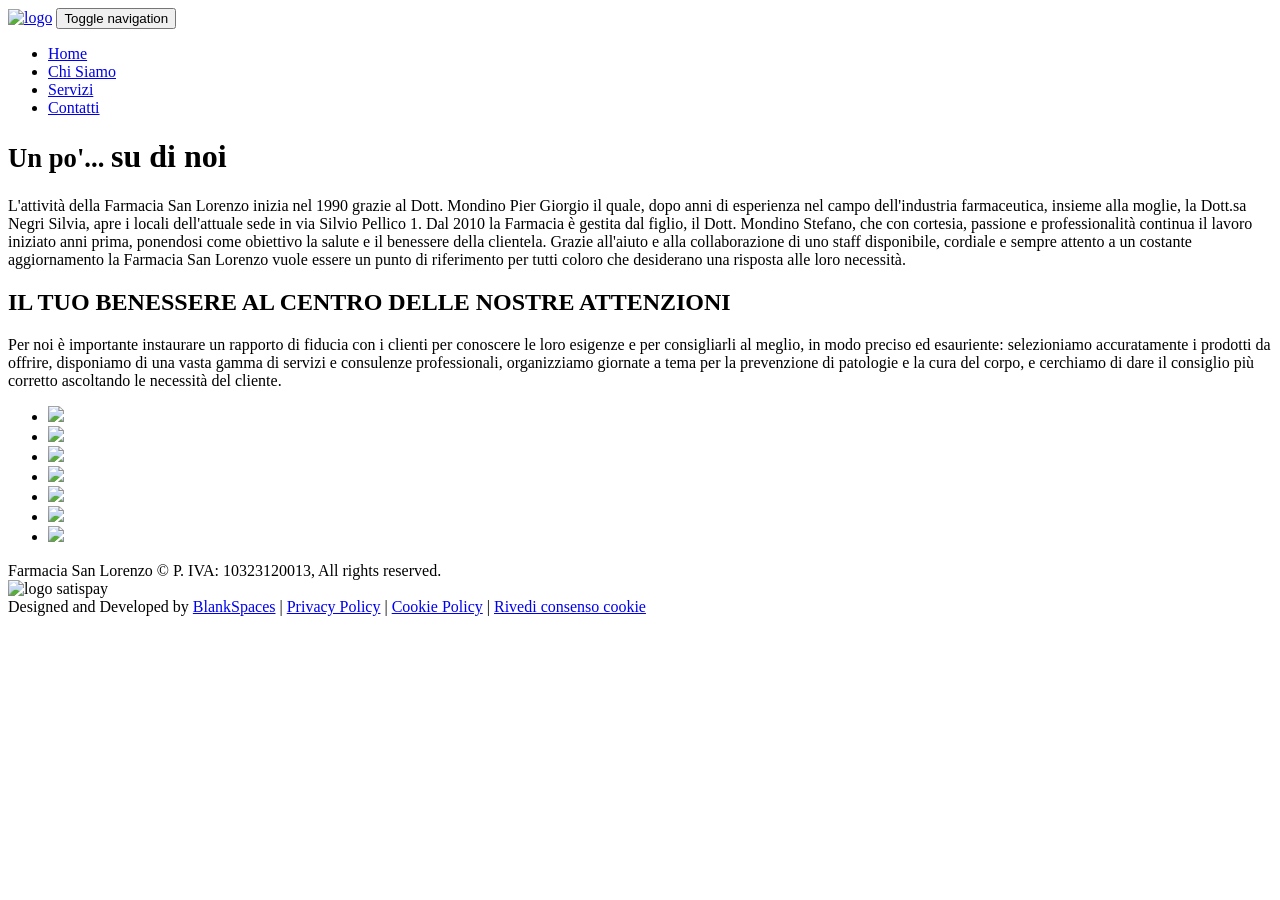
==== chi-siamo.html @ 92210f57 "Add files via upload" ====
<!DOCTYPE html>
<!--[if IE 9]>
<html class="ie9"> <![endif]-->
<!--[if !IE]><!-->
<html>
<!--<![endif]-->

<head>
    <!-- <base href="https://www.farmacianone.it/"> -->
    <link rel="apple-touch-icon" sizes="180x180" href="images/apple-touch-icon.png">
    <link rel="icon" type="image/png" href="images/favicon-32x32.png" sizes="32x32">
    <link rel="icon" type="image/png" href="images/favicon-16x16.png" sizes="16x16">
    <link rel="manifest" href="images/manifest.json">
    <link rel="mask-icon" href="images/safari-pinned-tab.svg" color="#5bbad5">
    <link rel="shortcut icon" href="images/favicon.ico">
    <meta name="msapplication-TileColor" content="#ffffff">
    <meta name="msapplication-TileImage" content="images/mstile-144x144.png">
    <meta name="msapplication-config" content="images/browserconfig.xml">
    <meta name="theme-color" content="#ffffff">
    <meta charset="utf-8">
    <title> Chi Siamo | Farmacia San Lorenzo</title>
    <!--[if IE]>
    <meta http-equiv="X-UA-Compatible" content="IE=edge"> <![endif]-->
    <meta name="viewport" content="width=device-width, initial-scale=1.0">
    <!-- Google Fonts -->
    <!-- <link href='http://fonts.googleapis.com/css?family=Lato:400,300,700,900,300italic,400italic,700italic' rel='stylesheet' type='text/css'>
    <link href='http://fonts.googleapis.com/css?family=Raleway:400,200,300,500,600,700,800,900' rel='stylesheet' type='text/css'>
    <link href='http://fonts.googleapis.com/css?family=Montserrat:400,700' rel='stylesheet' type='text/css'>
    <link href='http://fonts.googleapis.com/css?family=Open+Sans:400,300italic,400italic,600italic,700italic,600,800,300,700,800italic' rel='stylesheet' type='text/css'>
    <link href='http://fonts.googleapis.com/css?family=Shadows+Into+Light' rel='stylesheet' type='text/css'> -->
    <link rel="stylesheet" href="fonts/futura/stylesheet.css" type="text/css">
    <!-- Google Fonts -->
    <!-- <link rel="stylesheet" href="css/animate.css"> -->
    <link rel="stylesheet" href="css/bootstrap.min.css">
    <link rel="stylesheet" href="css/vspacing.min.css">
    <link rel="stylesheet" href="css/font-awesome.min.css">
    <link rel="stylesheet" href="lightslider/css/lightslider.min.css">
    <link rel="stylesheet" href="lightgallery/css/lightgallery.min.css">
    <!-- <link rel="stylesheet" href="css/simple-line-icons.css"> -->
    <link rel="stylesheet" href="css/style.css">
    <!-- <link rel="stylesheet" href="css/revslider/revslider-index10.css"> -->
    <link rel="stylesheet" id="color-scheme" href="css/colors/green.css">
    <link rel="stylesheet" href="css/custom.css">
    <!-- Modernizr -->
    <script src="js/modernizr.js"></script>
    <!--- jQuery -->
    <script src="js/jquery.min.js"></script>
    <!-- Queryloader -->
    <script src="js/queryloader2.min.js"></script>
    <script type="text/javascript">
        var _iub = _iub || [];
        _iub.csConfiguration = {
            "gdprAppliesGlobally": false,
            "countryDetection": true,
            "invalidateConsentWithoutLog": true,
            "cookiePolicyInOtherWindow": true,
            "askConsentAtCookiePolicyUpdate": true,
            "consentOnContinuedBrowsing": false,
            "perPurposeConsent": true,
            "lang": "it",
            "siteId": 2500313,
            "floatingPreferencesButtonDisplay": "bottom-right",
            "cookiePolicyId": 54361247,
            "banner": {
                "closeButtonRejects": true,
                "acceptButtonDisplay": true,
                "customizeButtonDisplay": true,
                "acceptButtonColor": "#0073CE",
                "acceptButtonCaptionColor": "white",
                "customizeButtonColor": "#212121",
                "customizeButtonCaptionColor": "white",
                "rejectButtonDisplay": true,
                "rejectButtonColor": "rgba(0, 115.1, 206.17, 0.52)",
                "rejectButtonCaptionColor": "white",
                "listPurposes": true,
                "explicitWithdrawal": true,
                "position": "bottom",
                "textColor": "white",
                "backgroundColor": "#000001"
            }
        };
    </script>
    <script type="text/javascript" src="//cdn.iubenda.com/cs/iubenda_cs.js" charset="UTF-8" async></script>
</head>

<body>
<div class="boss-loader-overlay"></div>
<!-- End .boss-loader-overlay -->

<div id="wrapper">
    <header id="header" role="banner">
        <!-- End #header-search-form -->
        <nav class="navbar navbar-white animated-dropdown btt-dropdown" role="navigation">
            <div class="navbar-inner sticky-menu">
                <div class="container">
                    <div class="navbar-header">
                        <a class="navbar-brand logo-farmacia" href="index.html" style="padding:0"><img
                                src="images/SanLorenzo_logo-01.png" class="img-responsive" alt="logo"></a>
                        <button type="button" class="navbar-toggle btn-circle pull-right collapsed"
                                data-toggle="collapse" data-target="#main-navbar-container">
                            <span class="sr-only">Toggle navigation</span>
                            <span class="icon-bar"></span>
                        </button>
                    </div>
                    <!-- End .navbar-header -->
                    <div class="collapse navbar-collapse" id="main-navbar-container">
                        <ul class="nav navbar-nav pull-right">
                            <li class="dropdown">
                                <a href="index.html">Home</a>
                            </li>
                            <li class="dropdown active-section">
                                <a href="chi-siamo.html">Chi Siamo</a>
                            </li>
                            <li class="dropdown">
                                <a href="servizi.html">Servizi</a>
                            </li>
                            <!-- <li class="dropdown">
                                <a href="news.php">News &amp; Eventi</a>
                            </li> -->
                            <li class="dropdown">
                                <a href="contatti.html">Contatti</a>
                            </li>
                        </ul>
                    </div>

                    <!-- /.navbar-collapse -->
                </div>
                <!-- /.container -->
            </div>
            <!-- End .navbar-inner -->
        </nav>
    </header>
    <!-- End #header -->
    <!-- End .page-header -->
    <div class="banner"></div>
    <!-- Page Content -->
    <div class="container">
        <div class="row">
            <div class="col-xs-12 text-center">
                <h1 class="mt30 mb60"><small>Un po'... </small>su di noi</h1>
                </h1>
            </div>
        </div>
    </div>
    <div class="fraseadeffetto2">
        <div class="container">
            <div class="row">
                <div class="col-xs-12 text-justify mb60">
                    <p>
                        L'attività della Farmacia San Lorenzo inizia nel 1990 grazie al Dott. Mondino Pier Giorgio il
                        quale, dopo anni di esperienza nel campo dell'industria farmaceutica, insieme alla moglie, la
                        Dott.sa Negri Silvia, apre i locali dell'attuale sede in via Silvio Pellico 1.
                        Dal 2010 la Farmacia è gestita dal figlio, il Dott. Mondino Stefano, che con cortesia, passione
                        e professionalità
                        continua il lavoro iniziato anni prima, ponendosi come obiettivo la salute e il benessere della
                        clientela. Grazie all'aiuto e alla collaborazione di uno staff disponibile, cordiale e sempre
                        attento a un costante aggiornamento la Farmacia San Lorenzo
                        vuole essere un punto di riferimento per tutti coloro che desiderano una risposta alle loro
                        necessità.
                    </p>
                </div>
            </div>
        </div>
    </div>
    <div class="fraseadeffetto3">
        <div class="container">
            <div class="row">
                <div class="col-xs-12">
                    <h2 class="text-center mb40 mt40">
                        IL TUO BENESSERE AL CENTRO DELLE NOSTRE ATTENZIONI
                    </h2>
                </div>
            </div>
        </div>
    </div>
    <div class="fraseadeffetto">
        <div class="container">
            <div class="row">
                <div class="col-xs-12">
                    <p>
                        Per noi è importante instaurare un rapporto di fiducia con i clienti per conoscere le loro
                        esigenze e per consigliarli al meglio, in modo preciso ed esauriente: selezioniamo accuratamente
                        i prodotti da offrire, disponiamo di una vasta gamma di servizi e consulenze
                        professionali, organizziamo giornate a tema per la prevenzione di patologie e la cura del corpo,
                        e cerchiamo di dare il consiglio più corretto ascoltando le necessità del cliente.
                    </p>
                </div>
            </div>
        </div>
    </div>
</div>
<div id="gallery-wrapper">
    <ul id="gallery">
        <li data-src="images/slider/gallery.jpg" data-thumb="images/slider/gallery.jpg">
            <img src="images/slider/gallery-small.jpg">
        </li>
        <li data-src="images/slider/gallery1.jpg" data-thumb="images/slider/gallery1.jpg">
            <img src="images/slider/gallery1-small.jpg">
        </li>
        <li data-src="images/slider/gallery2.jpg" data-thumb="images/slider/gallery2.jpg">
            <img src="images/slider/gallery2-small.jpg">
        </li>
        <li data-src="images/slider/gallery3.jpg" data-thumb="images/slider/gallery3.jpg">
            <img src="images/slider/gallery3-small.jpg">
        </li>
        <li data-src="images/slider/gallery4.jpg" data-thumb="images/slider/gallery4.jpg">
            <img src="images/slider/gallery4-small.jpg">
        </li>
        <li data-src="images/slider/gallery5.jpg" data-thumb="images/slider/gallery5.jpg">
            <img src="images/slider/gallery5-small.jpg">
        </li>
        <li data-src="images/slider/gallery6.jpg" data-thumb="images/slider/gallery6.jpg">
            <img src="images/slider/gallery6-small.jpg">
        </li>
    </ul>
</div>
<!-- /.container -->
<!-- <div class="mb80"></div> -->
</div>
<!-- End #wrapper -->

<footer>
    <div id="footer-bottom">
        <div class="container">
            <div class="row">
                <div class="col-xs-12">
                    <p class="copyright">Farmacia San Lorenzo &copy; P. IVA: 10323120013, All rights reserved.
                        <br>
                        <img width="110px" src="images/satispay.png" alt="logo satispay">
                        <br> Designed and Developed by <a href="http://www.blankspaces.it">BlankSpaces</a>
                        | <a href="privacy-policy.html">Privacy Policy</a>
                        |
                        <a href="cookie-policy.html">Cookie Policy</a>
                        |
                        <a href="#" class="iubenda-cs-preferences-link">Rivedi consenso cookie</a>
                    </p>
                </div>
                <!-- End .col-xs-12 -->
            </div>
            <!-- End .row -->
        </div>
        <!-- End .container -->
    </div>
    <!-- End #footer-bottom -->
</footer>
<a href="#top" id="scroll-top" class="white" title="Back to Top"><i class="fa fa-long-arrow-up"></i></a>
<a class="whatsapp" href="https://wa.me/393472305010" title="Whataspp chat" target="_blank" rel="noopener nofollow"><i
        class="fa fa-whatsapp"></i></a>
<!-- END -->
<!-- Google map javascript api v3 -->
<!-- Smoothscroll -->
<!-- <script src="js/smoothscroll.js"></script> -->
<script src="js/bootstrap.min.js"></script>
<!-- <script src="js/jquery.hoverIntent.min.js"></script> -->
<!-- <script src="js/jquery.nicescroll.min.js"></script> -->
<!-- <script src="js/waypoints.min.js"></script> -->
<!-- <script src="js/waypoints-sticky.min.js"></script> -->
<!-- <script src="js/jquery.debouncedresize.js"></script> -->
<!-- <script src="js/retina.min.js"></script> -->
<!-- <script src="js/owl.carousel.min.js"></script> -->
<!-- <script src="js/jflickrfeed.min.js"></script> -->
<!-- <script src="js/twitter/jquery.tweet.min.js"></script> -->
<!-- <script src="js/skrollr.min.js"></script> -->
<!-- <script src="js/jquery.countTo.js"></script> -->
<!-- <script src="js/isotope.pkgd.min.js"></script> -->
<!-- <script src="js/jquery.themepunch.tools.min.js"></script> -->
<!-- <script src="js/jquery.themepunch.revolution.min.js"></script> -->
<!-- <script src="js/wow.min.js"></script> -->
<!-- <script src="js/jquery.validate.min.js"></script> -->
<script src="js/contact.js"></script>
<script src="lightslider/js/lightslider.min.js"></script>
<script src="lightgallery/js/lightgallery.min.js"></script>
<script src="js/main.js"></script>
<script type="text/javascript">
    $(document).ready(function () {
        setTimeout(function () {
            $('#gallery').lightSlider({
                pager: false,
                prevHtml: '<i class="fa fa-3x fa-chevron-left" aria-hidden="true"></i>',
                nextHtml: '<i class="fa fa-3x fa-chevron-right" aria-hidden="true"></i>',
                autoWidth: true,
                onSliderLoad: function (el) {
                    $('#gallery').removeClass('cS-hidden');
                    el.lightGallery({
                        selector: '#gallery .lslide'
                    });
                }
            });
        }, 2000);
    });
</script>
</body>

</html>
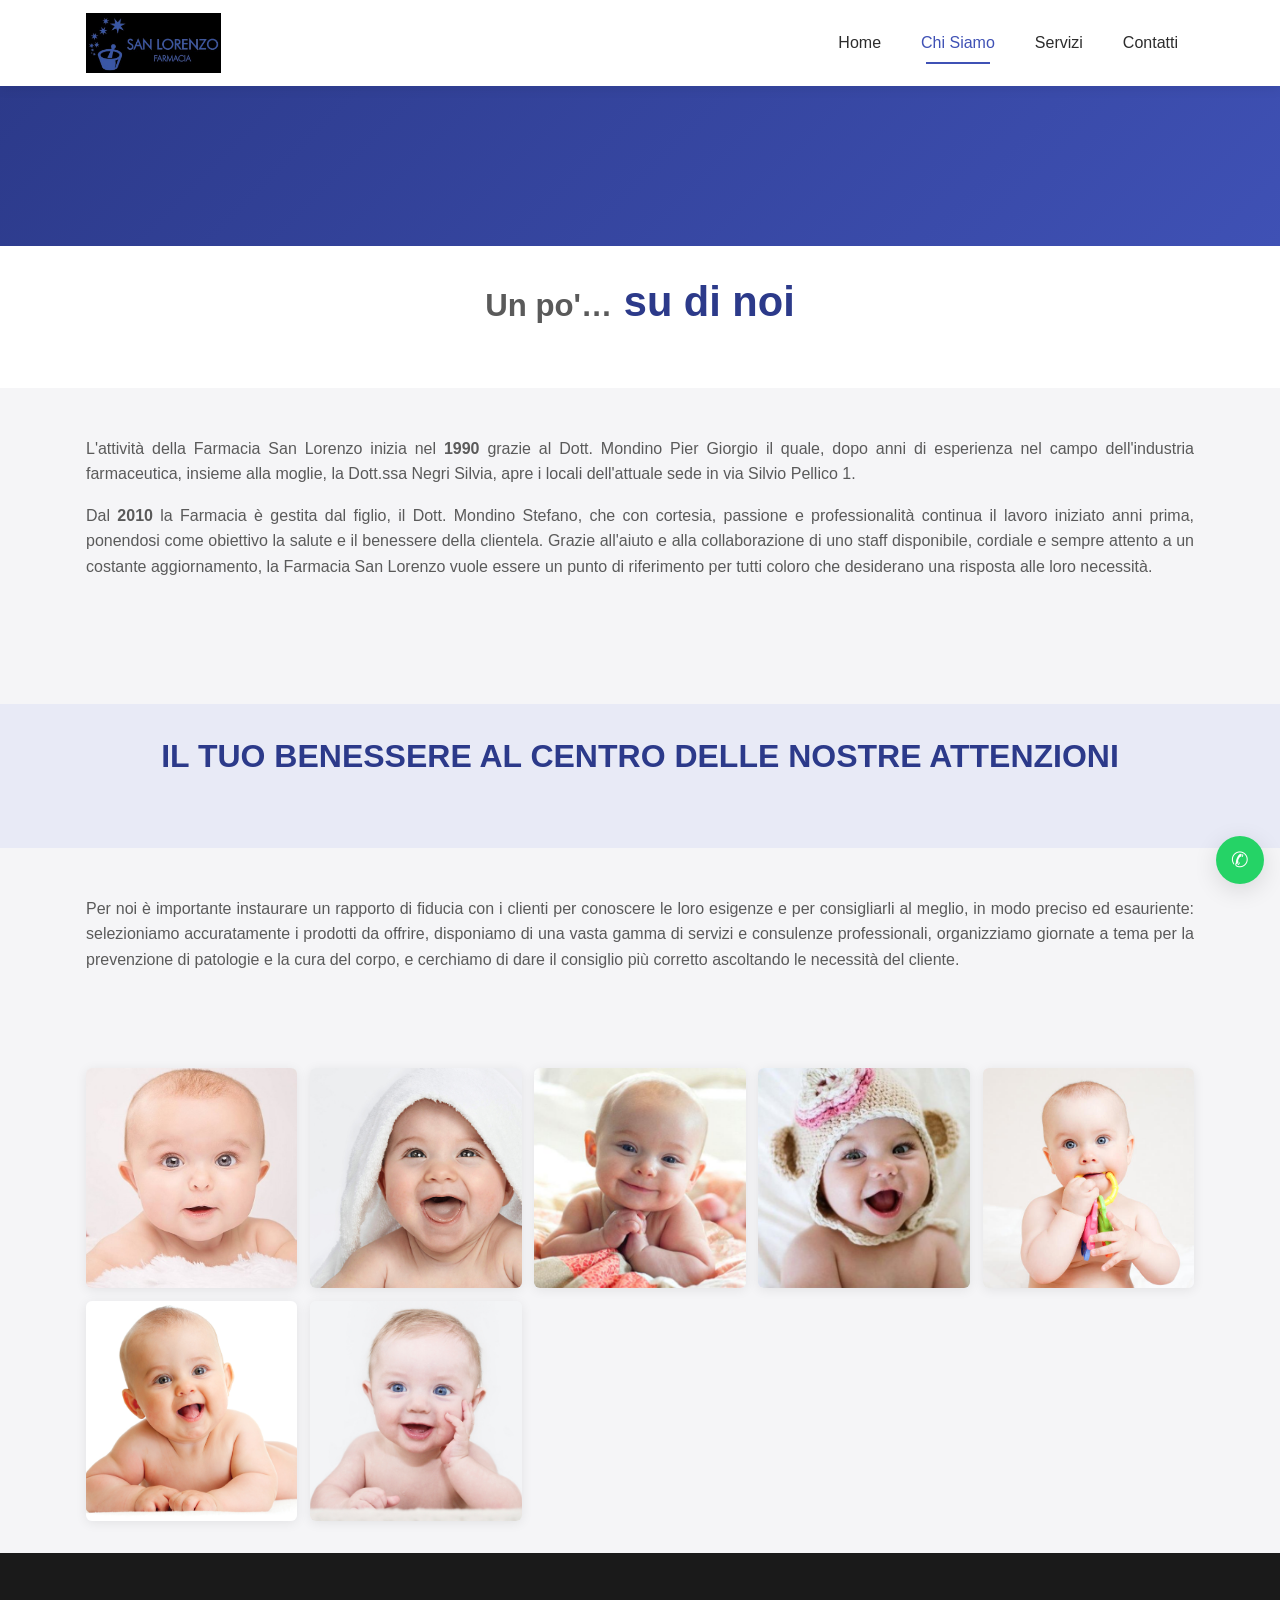
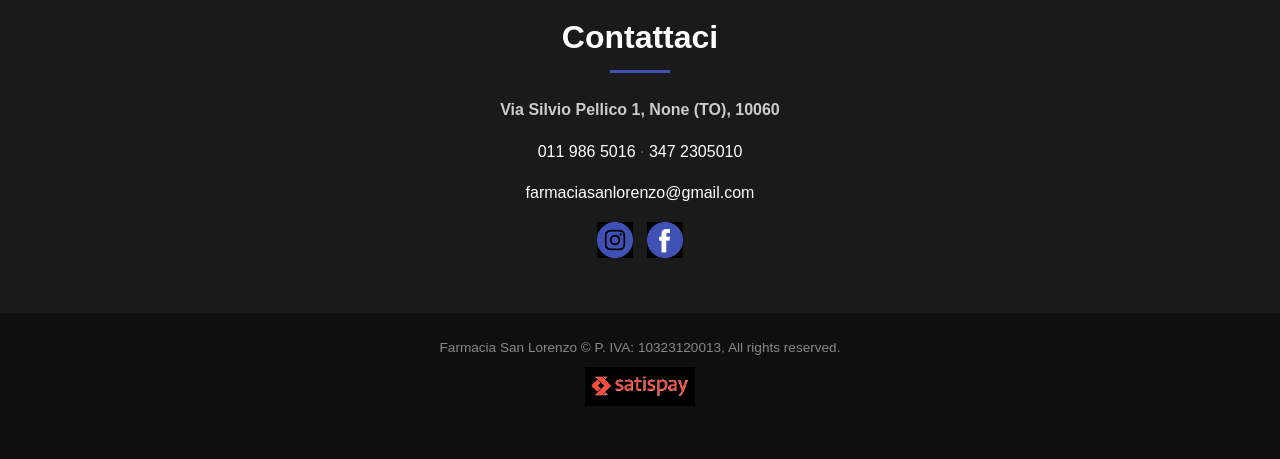
==== commit 79e1bd27: "Add files via upload" ====
--- a/chi-siamo.html
+++ b/chi-siamo.html
@@ -1,294 +1,97 @@
 <!DOCTYPE html>
-<!--[if IE 9]>
-<html class="ie9"> <![endif]-->
-<!--[if !IE]><!-->
-<html>
-<!--<![endif]-->
+<html lang="it">
+<head>
+<meta charset="utf-8">
+<meta name="viewport" content="width=device-width, initial-scale=1.0">
+<title>Chi Siamo | Farmacia San Lorenzo</title>
+<meta name="description" content="La storia della Farmacia San Lorenzo a None (TO), dal 1990 al servizio del benessere dei clienti.">
+<meta name="theme-color" content="#3F51B5">
+<link rel="stylesheet" href="style.css">
+</head>
+<body>
+<header>
+  <nav class="navbar-inner">
+    <div class="container">
+      <a class="navbar-brand" href="index.html"><img src="[data-uri]" alt="Farmacia San Lorenzo"></a>
+      <button class="navbar-toggle" aria-label="Menu"><span class="icon-bar"></span></button>
+      <div class="navbar-collapse">
+        <ul class="navbar-nav">
+          <li class=""><a href="index.html">Home</a></li>
+          <li class="active-section"><a href="chi-siamo.html">Chi Siamo</a></li>
+          <li class=""><a href="servizi.html">Servizi</a></li>
+          <li class=""><a href="contatti.html">Contatti</a></li>
+        </ul>
+      </div>
+    </div>
+  </nav>
+</header>
+<div class="banner"></div>
+<div class="container">
+  <div class="row">
+    <div class="col-sm-12 text-center">
+      <h1 class="mt30 mb60"><small>Un po'…</small> su di noi</h1>
+    </div>
+  </div>
+</div>
 
-<head>
-    <!-- <base href="https://www.farmacianone.it/"> -->
-    <link rel="apple-touch-icon" sizes="180x180" href="images/apple-touch-icon.png">
-    <link rel="icon" type="image/png" href="images/favicon-32x32.png" sizes="32x32">
-    <link rel="icon" type="image/png" href="images/favicon-16x16.png" sizes="16x16">
-    <link rel="manifest" href="images/manifest.json">
-    <link rel="mask-icon" href="images/safari-pinned-tab.svg" color="#5bbad5">
-    <link rel="shortcut icon" href="images/favicon.ico">
-    <meta name="msapplication-TileColor" content="#ffffff">
-    <meta name="msapplication-TileImage" content="images/mstile-144x144.png">
-    <meta name="msapplication-config" content="images/browserconfig.xml">
-    <meta name="theme-color" content="#ffffff">
-    <meta charset="utf-8">
-    <title> Chi Siamo | Farmacia San Lorenzo</title>
-    <!--[if IE]>
-    <meta http-equiv="X-UA-Compatible" content="IE=edge"> <![endif]-->
-    <meta name="viewport" content="width=device-width, initial-scale=1.0">
-    <!-- Google Fonts -->
-    <!-- <link href='http://fonts.googleapis.com/css?family=Lato:400,300,700,900,300italic,400italic,700italic' rel='stylesheet' type='text/css'>
-    <link href='http://fonts.googleapis.com/css?family=Raleway:400,200,300,500,600,700,800,900' rel='stylesheet' type='text/css'>
-    <link href='http://fonts.googleapis.com/css?family=Montserrat:400,700' rel='stylesheet' type='text/css'>
-    <link href='http://fonts.googleapis.com/css?family=Open+Sans:400,300italic,400italic,600italic,700italic,600,800,300,700,800italic' rel='stylesheet' type='text/css'>
-    <link href='http://fonts.googleapis.com/css?family=Shadows+Into+Light' rel='stylesheet' type='text/css'> -->
-    <link rel="stylesheet" href="fonts/futura/stylesheet.css" type="text/css">
-    <!-- Google Fonts -->
-    <!-- <link rel="stylesheet" href="css/animate.css"> -->
-    <link rel="stylesheet" href="css/bootstrap.min.css">
-    <link rel="stylesheet" href="css/vspacing.min.css">
-    <link rel="stylesheet" href="css/font-awesome.min.css">
-    <link rel="stylesheet" href="lightslider/css/lightslider.min.css">
-    <link rel="stylesheet" href="lightgallery/css/lightgallery.min.css">
-    <!-- <link rel="stylesheet" href="css/simple-line-icons.css"> -->
-    <link rel="stylesheet" href="css/style.css">
-    <!-- <link rel="stylesheet" href="css/revslider/revslider-index10.css"> -->
-    <link rel="stylesheet" id="color-scheme" href="css/colors/green.css">
-    <link rel="stylesheet" href="css/custom.css">
-    <!-- Modernizr -->
-    <script src="js/modernizr.js"></script>
-    <!--- jQuery -->
-    <script src="js/jquery.min.js"></script>
-    <!-- Queryloader -->
-    <script src="js/queryloader2.min.js"></script>
-    <script type="text/javascript">
-        var _iub = _iub || [];
-        _iub.csConfiguration = {
-            "gdprAppliesGlobally": false,
-            "countryDetection": true,
-            "invalidateConsentWithoutLog": true,
-            "cookiePolicyInOtherWindow": true,
-            "askConsentAtCookiePolicyUpdate": true,
-            "consentOnContinuedBrowsing": false,
-            "perPurposeConsent": true,
-            "lang": "it",
-            "siteId": 2500313,
-            "floatingPreferencesButtonDisplay": "bottom-right",
-            "cookiePolicyId": 54361247,
-            "banner": {
-                "closeButtonRejects": true,
-                "acceptButtonDisplay": true,
-                "customizeButtonDisplay": true,
-                "acceptButtonColor": "#0073CE",
-                "acceptButtonCaptionColor": "white",
-                "customizeButtonColor": "#212121",
-                "customizeButtonCaptionColor": "white",
-                "rejectButtonDisplay": true,
-                "rejectButtonColor": "rgba(0, 115.1, 206.17, 0.52)",
-                "rejectButtonCaptionColor": "white",
-                "listPurposes": true,
-                "explicitWithdrawal": true,
-                "position": "bottom",
-                "textColor": "white",
-                "backgroundColor": "#000001"
-            }
-        };
-    </script>
-    <script type="text/javascript" src="//cdn.iubenda.com/cs/iubenda_cs.js" charset="UTF-8" async></script>
-</head>
+<div class="fraseadeffetto" style="text-align:left">
+  <div class="container">
+    <div class="row">
+      <div class="col-sm-12 text-justify mb60">
+        <p>L'attività della Farmacia San Lorenzo inizia nel <strong>1990</strong> grazie al Dott. Mondino Pier Giorgio il quale, dopo anni di esperienza nel campo dell'industria farmaceutica, insieme alla moglie, la Dott.ssa Negri Silvia, apre i locali dell'attuale sede in via Silvio Pellico 1.</p>
+        <p>Dal <strong>2010</strong> la Farmacia è gestita dal figlio, il Dott. Mondino Stefano, che con cortesia, passione e professionalità continua il lavoro iniziato anni prima, ponendosi come obiettivo la salute e il benessere della clientela. Grazie all'aiuto e alla collaborazione di uno staff disponibile, cordiale e sempre attento a un costante aggiornamento, la Farmacia San Lorenzo vuole essere un punto di riferimento per tutti coloro che desiderano una risposta alle loro necessità.</p>
+      </div>
+    </div>
+  </div>
+</div>
 
-<body>
-<div class="boss-loader-overlay"></div>
-<!-- End .boss-loader-overlay -->
+<div class="fraseadeffetto3">
+  <div class="container">
+    <h2 class="text-center mb40">IL TUO BENESSERE AL CENTRO DELLE NOSTRE ATTENZIONI</h2>
+  </div>
+</div>
 
-<div id="wrapper">
-    <header id="header" role="banner">
-        <!-- End #header-search-form -->
-        <nav class="navbar navbar-white animated-dropdown btt-dropdown" role="navigation">
-            <div class="navbar-inner sticky-menu">
-                <div class="container">
-                    <div class="navbar-header">
-                        <a class="navbar-brand logo-farmacia" href="index.html" style="padding:0"><img
-                                src="images/SanLorenzo_logo-01.png" class="img-responsive" alt="logo"></a>
-                        <button type="button" class="navbar-toggle btn-circle pull-right collapsed"
-                                data-toggle="collapse" data-target="#main-navbar-container">
-                            <span class="sr-only">Toggle navigation</span>
-                            <span class="icon-bar"></span>
-                        </button>
-                    </div>
-                    <!-- End .navbar-header -->
-                    <div class="collapse navbar-collapse" id="main-navbar-container">
-                        <ul class="nav navbar-nav pull-right">
-                            <li class="dropdown">
-                                <a href="index.html">Home</a>
-                            </li>
-                            <li class="dropdown active-section">
-                                <a href="chi-siamo.html">Chi Siamo</a>
-                            </li>
-                            <li class="dropdown">
-                                <a href="servizi.html">Servizi</a>
-                            </li>
-                            <!-- <li class="dropdown">
-                                <a href="news.php">News &amp; Eventi</a>
-                            </li> -->
-                            <li class="dropdown">
-                                <a href="contatti.html">Contatti</a>
-                            </li>
-                        </ul>
-                    </div>
+<div class="fraseadeffetto" style="text-align:left">
+  <div class="container">
+    <div class="row">
+      <div class="col-sm-12 text-justify">
+        <p>Per noi è importante instaurare un rapporto di fiducia con i clienti per conoscere le loro esigenze e per consigliarli al meglio, in modo preciso ed esauriente: selezioniamo accuratamente i prodotti da offrire, disponiamo di una vasta gamma di servizi e consulenze professionali, organizziamo giornate a tema per la prevenzione di patologie e la cura del corpo, e cerchiamo di dare il consiglio più corretto ascoltando le necessità del cliente.</p>
+      </div>
+    </div>
+  </div>
+</div>
 
-                    <!-- /.navbar-collapse -->
-                </div>
-                <!-- /.container -->
-            </div>
-            <!-- End .navbar-inner -->
-        </nav>
-    </header>
-    <!-- End #header -->
-    <!-- End .page-header -->
-    <div class="banner"></div>
-    <!-- Page Content -->
+<div id="gallery-wrapper">
+  <ul id="gallery">
+    <li data-src="[data-uri]"><img src="[data-uri]" alt="Galleria"></li>
+    <li data-src="[data-uri]"><img src="[data-uri]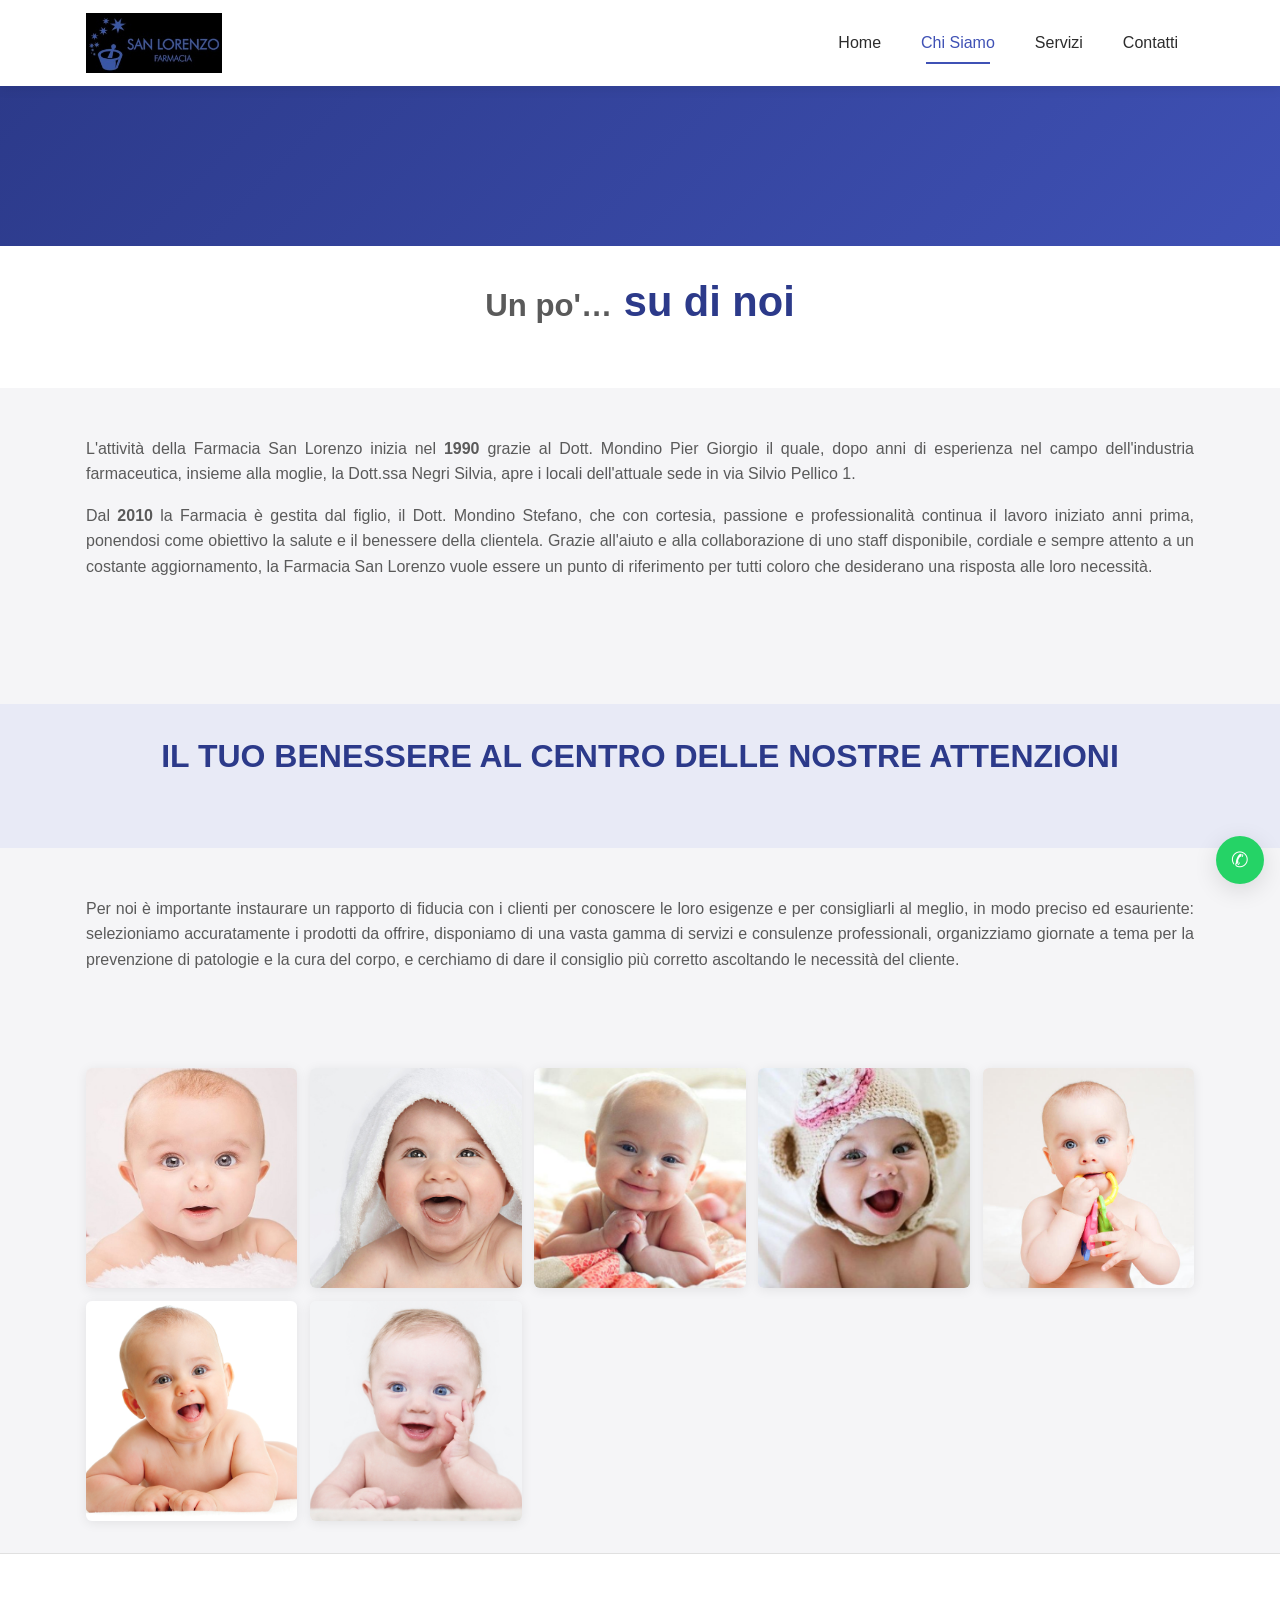
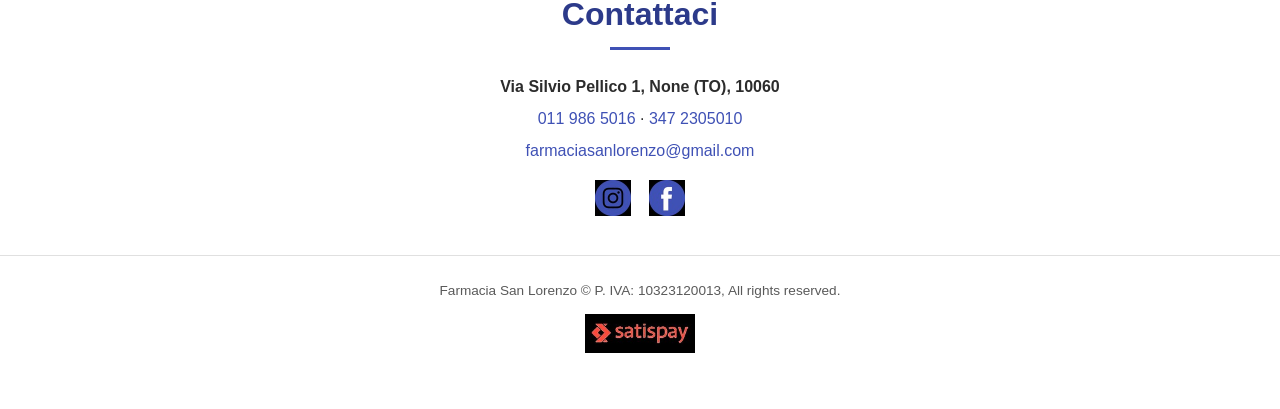
==== commit bac5a8e8: "Add files via upload" ====
--- a/chi-siamo.html
+++ b/chi-siamo.html
@@ -4,7 +4,7 @@
 <meta charset="utf-8">
 <meta name="viewport" content="width=device-width, initial-scale=1.0">
 <title>Chi Siamo | Farmacia San Lorenzo</title>
-<meta name="description" content="La storia della Farmacia San Lorenzo a None (TO), dal 1990 al servizio del benessere dei clienti.">
+<meta name="description" content="La storia della Farmacia San Lorenzo a None (TO), dal 1990.">
 <meta name="theme-color" content="#3F51B5">
 <link rel="stylesheet" href="style.css">
 </head>
@@ -12,7 +12,7 @@
 <header>
   <nav class="navbar-inner">
     <div class="container">
-      <a class="navbar-brand" href="index.html"><img src="[data-uri]" alt="Farmacia San Lorenzo"></a>
+      <a class="navbar-brand" href="index.html"><img src="[data-uri]" alt="Farmacia San Lorenzo"></a>
       <button class="navbar-toggle" aria-label="Menu"><span class="icon-bar"></span></button>
       <div class="navbar-collapse">
         <ul class="navbar-nav">
@@ -33,7 +33,6 @@
     </div>
   </div>
 </div>
-
 <div class="fraseadeffetto" style="text-align:left">
   <div class="container">
     <div class="row">
@@ -44,13 +43,9 @@
     </div>
   </div>
 </div>
-
 <div class="fraseadeffetto3">
-  <div class="container">
-    <h2 class="text-center mb40">IL TUO BENESSERE AL CENTRO DELLE NOSTRE ATTENZIONI</h2>
-  </div>
+  <div class="container"><h2 class="text-center mb40">IL TUO BENESSERE AL CENTRO DELLE NOSTRE ATTENZIONI</h2></div>
 </div>
-
 <div class="fraseadeffetto" style="text-align:left">
   <div class="container">
     <div class="row">
@@ -60,7 +55,6 @@
     </div>
   </div>
 </div>
-
 <div id="gallery-wrapper">
   <ul id="gallery">
     <li data-src="[data-uri]"><img src="[data-uri]" alt="Galleria"></li>
@@ -73,21 +67,23 @@
   </ul>
 </div>
 <footer>
-  <div class="container" style="padding:2rem 1rem;text-align:center">
-    <h2 class="title-underblock" style="color:#fff">Contattaci</h2>
-    <p style="color:#ccc"><strong>Via Silvio Pellico 1, None (TO), 10060</strong></p>
-    <p><a href="tel:+390119865016" style="color:#fff">011 986 5016</a> · <a href="tel:+393472305010" style="color:#fff">347 2305010</a></p>
-    <p><a href="mailto:farmaciasanlorenzo@gmail.com" style="color:#fff">farmaciasanlorenzo@gmail.com</a></p>
-    <p>
-      <a href="https://www.instagram.com/farmaciasanlorenzonone/" target="_blank" rel="noopener"><img width="36" src="[data-uri]" alt="Instagram" style="display:inline-block;margin:0 .3rem"></a>
-      <a href="https://www.facebook.com/Farmacia-San-Lorenzo-207963442566927/" target="_blank" rel="noopener"><img width="36" src="[data-uri]" alt="Facebook" style="display:inline-block;margin:0 .3rem"></a>
-    </p>
+  <div class="footer-top">
+    <div class="container">
+      <h2 class="title-underblock">Contattaci</h2>
+      <p><strong>Via Silvio Pellico 1, None (TO), 10060</strong></p>
+      <p><a href="tel:+390119865016">011 986 5016</a> · <a href="tel:+393472305010">347 2305010</a></p>
+      <p><a href="mailto:farmaciasanlorenzo@gmail.com">farmaciasanlorenzo@gmail.com</a></p>
+      <div class="footer-social">
+        <a href="https://www.instagram.com/farmaciasanlorenzonone/" target="_blank" rel="noopener"><img width="36" src="[data-uri]" alt="Instagram"></a>
+        <a href="https://www.facebook.com/Farmacia-San-Lorenzo-207963442566927/" target="_blank" rel="noopener"><img width="36" src="[data-uri]" alt="Facebook"></a>
+      </div>
+    </div>
   </div>
   <div id="footer-bottom">
     <div class="container">
       <p class="copyright">
         Farmacia San Lorenzo &copy; P. IVA: 10323120013, All rights reserved.<br>
-        <img width="110" src="[data-uri]" alt="Satispay"><br>
+        <img width="110" src="[data-uri]" alt="Satispay">
       </p>
     </div>
   </div>
--- a/style.css
+++ b/style.css
@@ -60,32 +60,22 @@
   .col-sm-offset-1 { margin-left: 8.333%; }
   .col-sm-offset-2 { margin-left: 16.666%; }
 }
-@media (min-width: 992px) {
-  .col-md-4 { width: 33.333%; }
-  .col-md-6 { width: 50%; }
-  .col-md-8 { width: 66.666%; }
-  .col-md-12 { width: 100%; }
-  .col-md-push-2 { left: 16.666%; position: relative; }
-}
 
 .text-center { text-align: center; }
 .text-justify { text-align: justify; }
-.text-right { text-align: right; }
 .text-uppercase { text-transform: uppercase; }
 .img-responsive { max-width: 100%; height: auto; }
 .img-circle { border-radius: 50%; }
 .center-block { margin-left: auto; margin-right: auto; }
-.pull-right { float: right; }
-
-/* Spacing utilities */
+
 .mt30 { margin-top: 30px; } .mt40 { margin-top: 40px; }
 .mb20 { margin-bottom: 20px; } .mb30 { margin-bottom: 30px; }
 .mb40 { margin-bottom: 40px; } .mb60 { margin-bottom: 60px; }
-.mb80 { margin-bottom: 80px; } .mb90 { margin-bottom: 90px; }
+.mb80 { margin-bottom: 80px; }
 .pt20 { padding-top: 20px; } .pt50 { padding-top: 50px; } .pt60 { padding-top: 60px; }
 .pb50 { padding-bottom: 50px; } .pb60 { padding-bottom: 60px; }
 
-/* ===== Header / Navbar ===== */
+/* ===== Header ===== */
 header { position: sticky; top: 0; z-index: 1000; background: rgba(255,255,255,.97); backdrop-filter: blur(8px); box-shadow: var(--shadow); }
 .navbar-inner { padding: .8rem 0; }
 .navbar-inner .container { display: flex; align-items: center; justify-content: space-between; gap: 1rem; }
@@ -95,13 +85,9 @@
   width: 42px; height: 42px; border-radius: 50%; cursor: pointer;
   display: flex; align-items: center; justify-content: center;
 }
-.navbar-toggle .icon-bar {
-  width: 20px; height: 2px; background: var(--primary); display: block; position: relative;
-}
+.navbar-toggle .icon-bar { width: 20px; height: 2px; background: var(--primary); display: block; position: relative; }
 .navbar-toggle .icon-bar::before,
-.navbar-toggle .icon-bar::after {
-  content: ''; position: absolute; left: 0; width: 20px; height: 2px; background: var(--primary);
-}
+.navbar-toggle .icon-bar::after { content: ''; position: absolute; left: 0; width: 20px; height: 2px; background: var(--primary); }
 .navbar-toggle .icon-bar::before { top: -6px; }
 .navbar-toggle .icon-bar::after  { top: 6px; }
 .navbar-collapse { display: none; width: 100%; }
@@ -126,7 +112,7 @@
   }
 }
 
-/* ===== Hero / Banner ===== */
+/* ===== Hero ===== */
 .banner, .banner1, #home-content-container {
   background: linear-gradient(135deg, var(--primary-dark) 0%, var(--primary) 100%);
   color: #fff; padding: 5rem 0; text-align: center;
@@ -150,7 +136,6 @@
   content: ''; position: absolute; left: 50%; bottom: 0; transform: translateX(-50%);
   width: 60px; height: 3px; background: var(--primary);
 }
-.text-right.title-underblock::after { left: auto; right: 0; transform: none; }
 .first-color { color: var(--primary); }
 
 /* ===== Buttons ===== */
@@ -163,9 +148,8 @@
 .btn:hover { background: var(--primary-dark); border-color: var(--primary-dark); color: #fff; }
 .btn-default, .readmore { background: transparent; color: var(--primary); }
 .btn-default:hover, .readmore:hover { background: var(--primary); color: #fff; }
-.btn-primary.iscriviti { margin-bottom: .5rem; }
-
-/* ===== Chi siamo / Whoami ===== */
+
+/* ===== Whoami ===== */
 .whoami { max-width: 360px; margin: 1rem auto 2rem; }
 
 /* ===== Team carousel ===== */
@@ -178,7 +162,7 @@
 .partner img { width: 140px; height: 140px; object-fit: cover; border-radius: 50%; margin: 0 auto .8rem; box-shadow: var(--shadow); }
 .team-member h3 { font-size: 1rem; color: var(--text); }
 
-/* ===== Servizi tiles (home) ===== */
+/* ===== Reparti home ===== */
 #portfolio-item-container {
   display: grid; grid-template-columns: repeat(auto-fit, minmax(220px, 1fr));
   gap: 1rem; max-width: var(--container); margin: 0 auto; padding: 0 1rem;
@@ -197,9 +181,7 @@
   position: absolute; inset: 0; backface-visibility: hidden;
   display: flex; align-items: center; justify-content: center; padding: 1.5rem;
 }
-.portfolio-item .front {
-  background: var(--primary); color: #fff; flex-direction: column; text-align: center;
-}
+.portfolio-item .front { background: var(--primary); color: #fff; flex-direction: column; text-align: center; }
 .portfolio-item .front h3 { color: #fff; font-size: 1.1rem; }
 .portfolio-item .portfolio-meta {
   background: var(--primary-dark); color: #fff; transform: rotateY(180deg);
@@ -207,21 +189,32 @@
 }
 .portfolio-item .portfolio-meta h3,
 .portfolio-item .portfolio-meta p { color: #fff; font-size: .9rem; }
-.portfolio-item .img-tile { display: none; } /* icone non disponibili */
-
-/* ===== Servizi page (blockquote list) ===== */
+
+/* ===== Servizi page (tutti uguali, left-aligned) ===== */
 #servizi-page { padding: 3rem 1rem; }
-#servizi-page blockquote {
+.servizio {
   background: var(--bg-alt); border-left: 4px solid var(--primary);
   padding: 1.5rem; margin-bottom: 1.5rem; border-radius: var(--radius);
-}
-#servizi-page blockquote.blockquote-reverse {
-  border-left: none; border-right: 4px solid var(--primary); text-align: right;
-}
-.icona-servizio { display: none; } /* icone non disponibili */
+  display: flex; gap: 1.5rem; align-items: flex-start;
+  text-align: left;
+}
+.servizio-icon {
+  flex: 0 0 110px; width: 110px; height: 110px;
+  background: #fff; border-radius: var(--radius);
+  padding: 8px; box-shadow: var(--shadow);
+}
+.servizio-icon img { width: 100%; height: 100%; object-fit: contain; }
+.servizio-body { flex: 1; text-align: left; }
+.servizio-body h3 { text-align: left; margin-bottom: .5rem; }
+.servizio-body p { text-align: left; }
+@media (max-width: 600px) {
+  .servizio { flex-direction: column; align-items: center; }
+  .servizio-icon { flex: 0 0 auto; width: 100px; height: 100px; }
+  .servizio-body { text-align: left; width: 100%; }
+}
 .page-header { padding: 2rem 0; border-bottom: 1px solid var(--border); }
 
-/* ===== Gallery (chi-siamo) ===== */
+/* ===== Gallery ===== */
 #gallery-wrapper { padding: 2rem 0; background: var(--bg-alt); }
 #gallery {
   list-style: none; display: grid;
@@ -232,7 +225,6 @@
 #gallery li img { width: 100%; height: 220px; object-fit: cover; transition: transform .4s; }
 #gallery li:hover img { transform: scale(1.05); }
 
-/* Lightbox */
 .lightbox-overlay {
   position: fixed; inset: 0; background: rgba(0,0,0,.92);
   display: none; align-items: center; justify-content: center; z-index: 9999; padding: 1rem;
@@ -249,12 +241,10 @@
 .mega-contact { padding: .4rem 0; }
 .mega-contact h2 { font-size: 1.05rem; font-weight: 400; color: var(--text); }
 .mega-contact h2 strong { color: var(--primary-dark); }
-.mega-contact h2.tel a { color: var(--primary); }
 .well {
   background: var(--primary-light); padding: 1.5rem; border-radius: var(--radius);
   margin-bottom: 1rem;
 }
-.lowercase { text-transform: none; }
 
 /* ===== Orari table ===== */
 .table-responsive { overflow-x: auto; }
@@ -265,17 +255,34 @@
 .table tr.active { background: #fff3cd; }
 
 /* ===== Map ===== */
-#map, #footer-top-map {
-  width: 100%; height: 360px; background: #ddd; border: 0;
-}
-
-/* ===== Footer ===== */
-footer { background: #1a1a1a; color: #ccc; padding-top: 2rem; }
-#footer-bottom { padding: 1.5rem 0; background: #0f0f0f; }
-.copyright { font-size: .85rem; color: #888; text-align: center; }
-.copyright a { color: #aaa; }
-.copyright a:hover { color: #fff; }
-.copyright img { display: inline-block; margin: .5rem auto; }
+.map-wrap { position: relative; }
+.map-wrap iframe {
+  width: 100%; height: 360px; border: 1px solid var(--border); border-radius: var(--radius);
+  display: block;
+}
+.map-actions { margin-top: 1rem; text-align: center; }
+
+/* ============================================================
+   FOOTER - sfondo BIANCO, testo scuro
+   ============================================================ */
+footer { background: #fff; color: var(--text); padding-top: 2.5rem; border-top: 1px solid var(--border); }
+.footer-top { padding: 0 0 2rem; text-align: center; }
+.footer-top h2 { color: var(--primary-dark); }
+.footer-top p { color: var(--text); margin-bottom: .4rem; }
+.footer-top a { color: var(--primary); font-weight: 500; }
+.footer-top a:hover { color: var(--primary-dark); }
+.footer-social { margin-top: 1rem; }
+.footer-social a { display: inline-block; margin: 0 .4rem; }
+.footer-social img { display: inline-block; }
+
+#footer-bottom {
+  background: #fff; padding: 1.5rem 0;
+  border-top: 1px solid var(--border);
+}
+.copyright { font-size: .85rem; color: var(--text-light); text-align: center; }
+.copyright a { color: var(--primary); }
+.copyright a:hover { color: var(--primary-dark); }
+.copyright img { display: inline-block; margin: .75rem auto; }
 
 /* ===== Floating buttons ===== */
 #scroll-top, .whatsapp {
@@ -291,21 +298,6 @@
 #scroll-top::before { content: '↑'; font-size: 1.5rem; }
 .whatsapp { bottom: 1rem; background: #25D366; }
 .whatsapp::before { content: '✆'; }
-.whatsapp i { display: none; }
-#scroll-top i { display: none; }
-
-/* ===== Loader overlay (hidden by JS or default) ===== */
+
 .boss-loader-overlay { display: none !important; }
-
-/* ===== Responsive helpers ===== */
-.visible-xs { display: block; }
-.visible-sm, .hidden-xs { display: none; }
-@media (min-width: 768px) {
-  .visible-xs { display: none; }
-  .hidden-xs { display: block; }
-  .visible-sm { display: block; }
-}
-
-/* ===== Misc ===== */
 small { font-size: .75em; color: var(--text-light); }
-.iubenda-cs-preferences-link { display: none; } /* iubenda non più caricato */
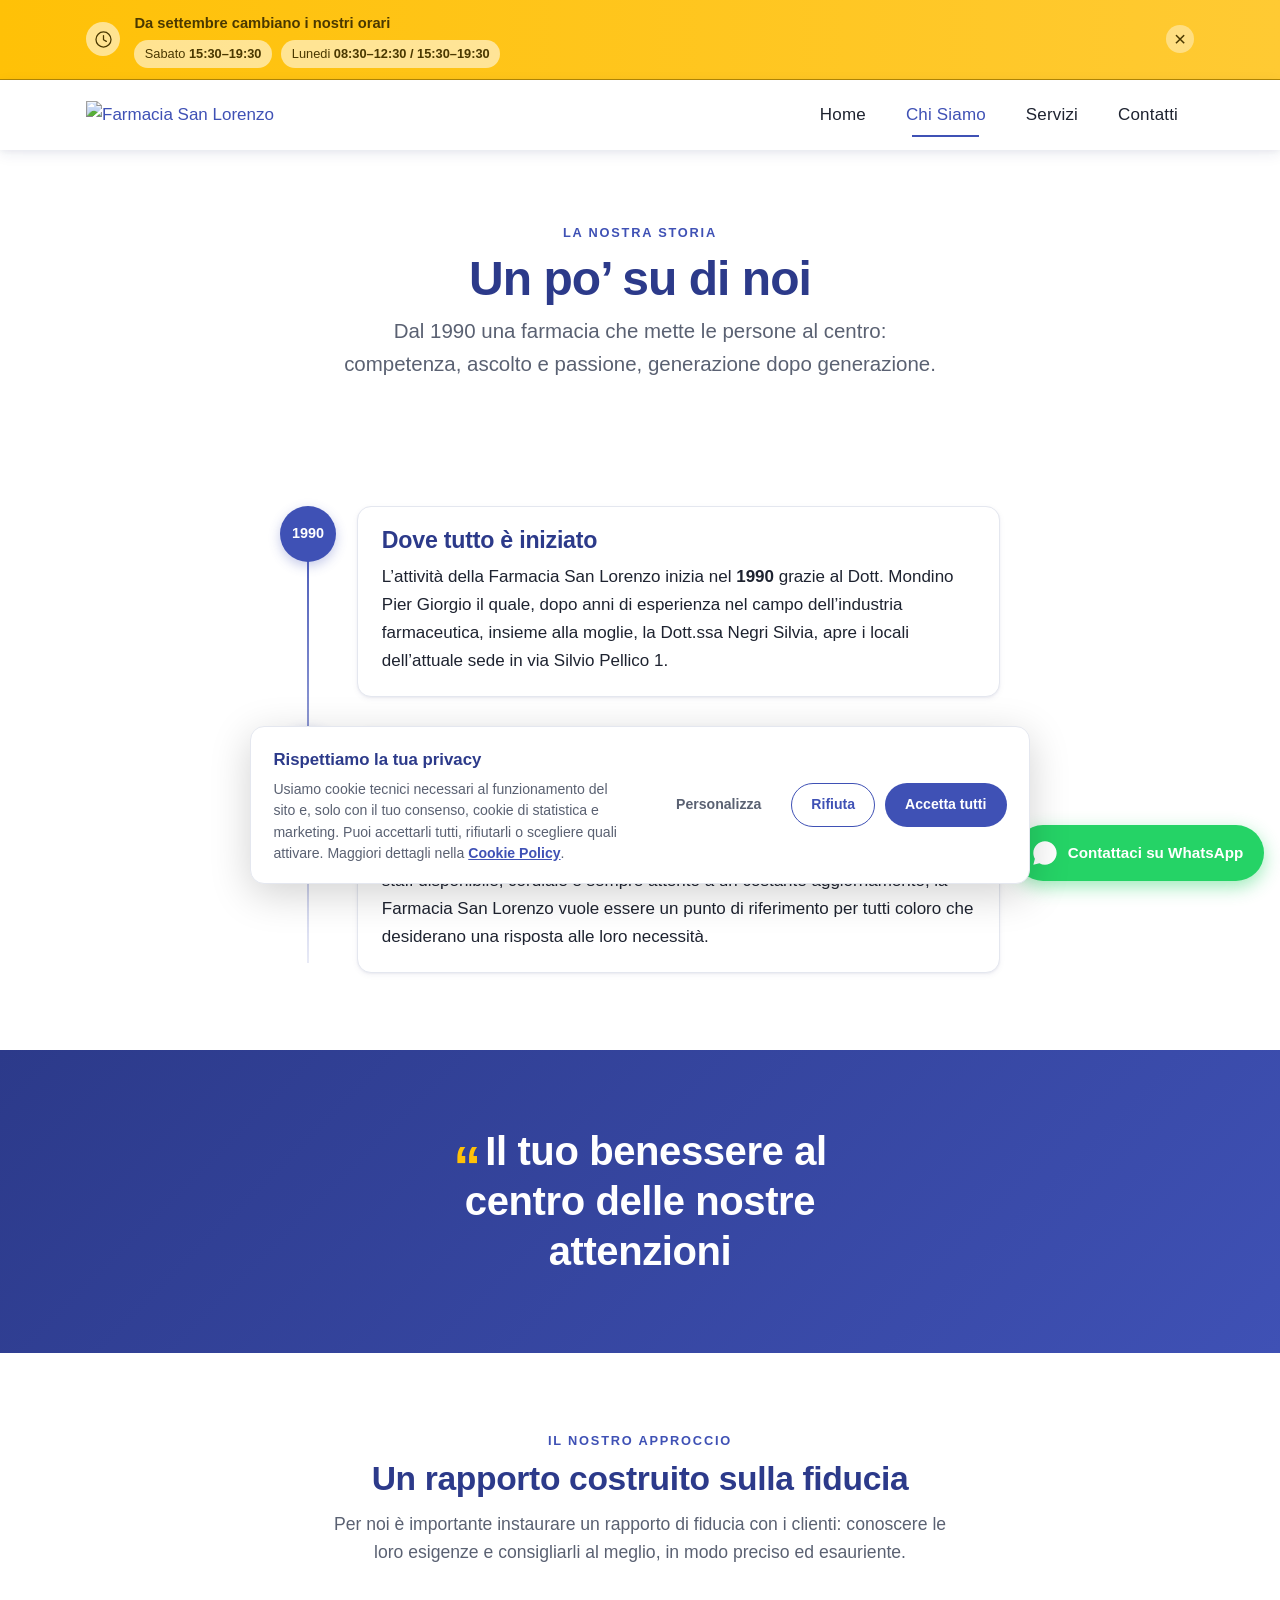
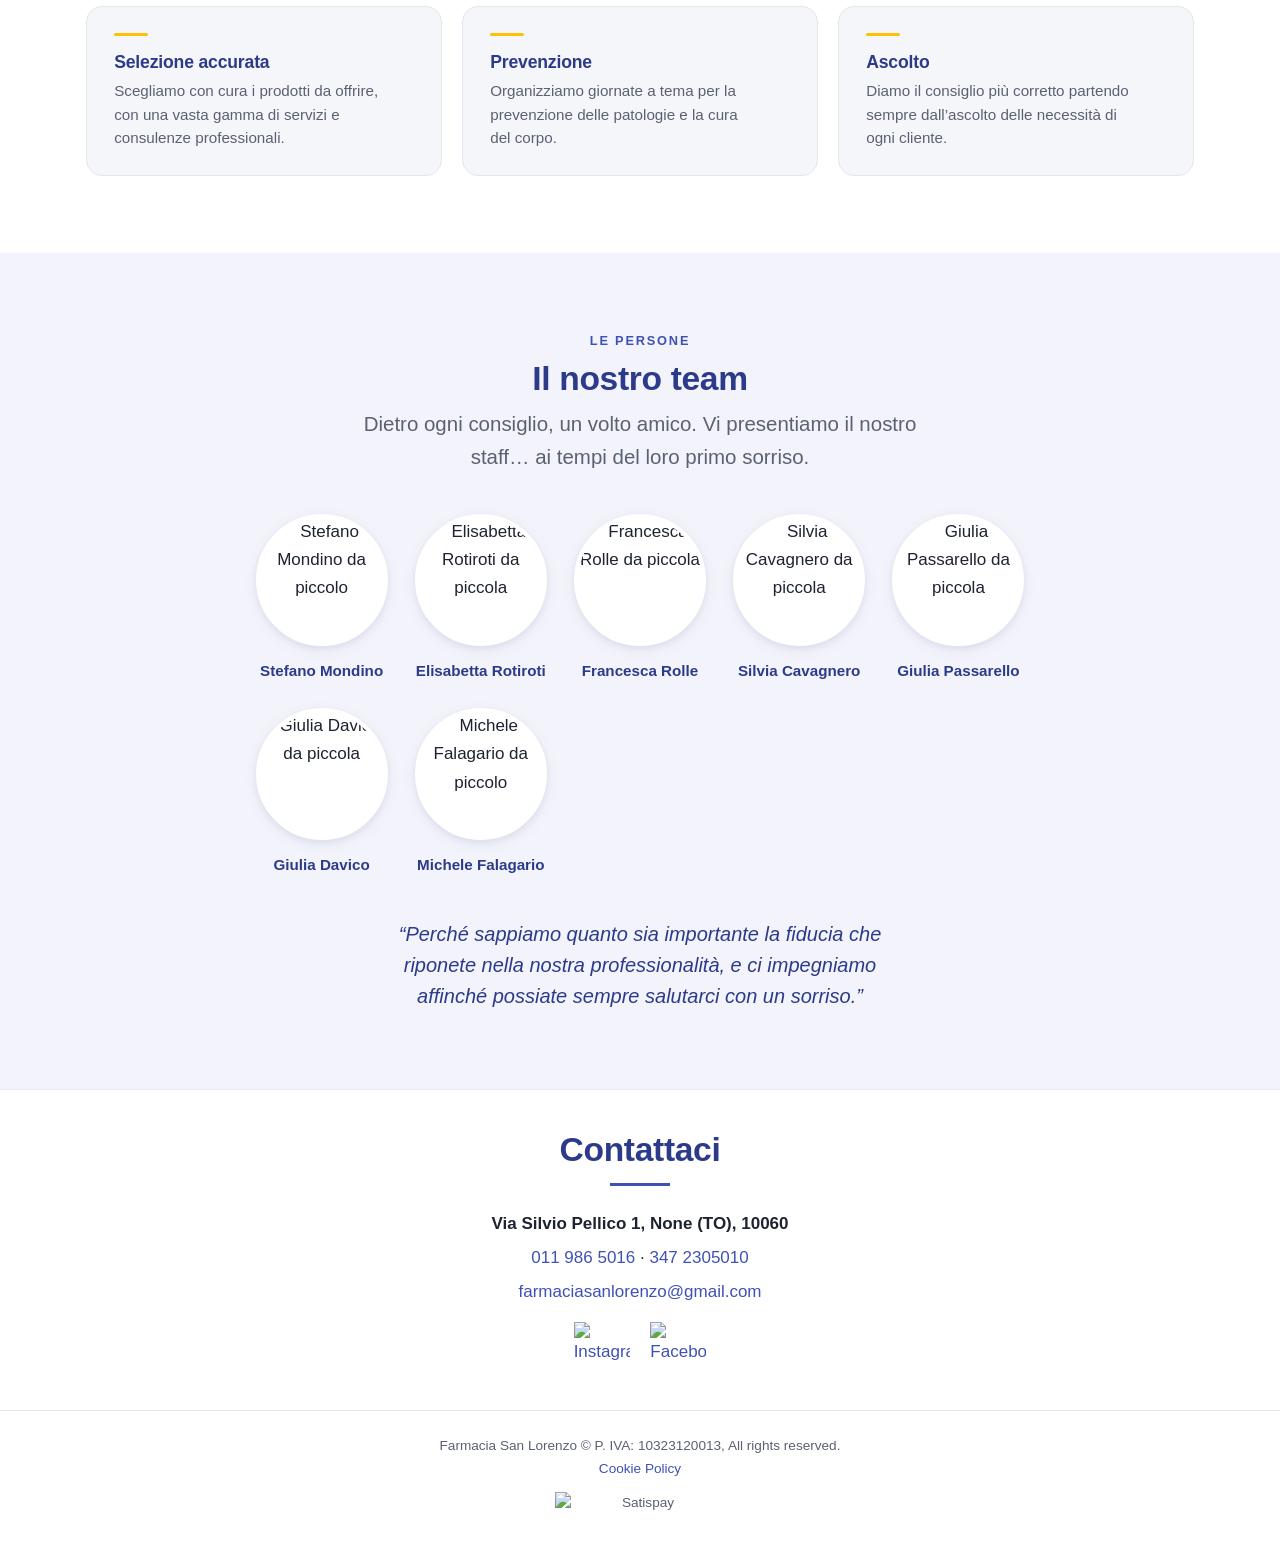
==== commit f6c1ea0f: "Add files via upload" ====
--- a/chi-siamo.html
+++ b/chi-siamo.html
@@ -6,13 +6,37 @@
 <title>Chi Siamo | Farmacia San Lorenzo</title>
 <meta name="description" content="La storia della Farmacia San Lorenzo a None (TO), dal 1990.">
 <meta name="theme-color" content="#3F51B5">
+<link rel="icon" href="favicon.ico" sizes="any">
+<link rel="icon" type="image/png" sizes="32x32" href="assets/img/favicon-32.png">
+<link rel="icon" type="image/png" sizes="16x16" href="assets/img/favicon-16.png">
+<link rel="apple-touch-icon" href="assets/img/favicon-180.png">
+<link rel="preload" href="assets/fonts/Lexend-var-latin.woff2" as="font" type="font/woff2" crossorigin>
+<link rel="preload" href="assets/fonts/SourceSans3-var-latin.woff2" as="font" type="font/woff2" crossorigin>
+<link rel="stylesheet" href="assets/fonts/fonts.css">
 <link rel="stylesheet" href="style.css">
+<script>document.documentElement.classList.add('js');addEventListener('load',function(){setTimeout(function(){if(!window.__reveal){document.querySelectorAll('.hero-photo,.fraseadeffetto>.container,.fraseadeffetto2>.container,.fraseadeffetto3>.container,#reparti>h1,.mortar-wrap,#portfolio-item-container,.servizio,.scroll-gallery-group,#orari .table-responsive,.map-wrap,.page-header,.page-hero,.timeline-item,.pullquote>.container,.approccio-intro,.valore,.team-intro,.team-card').forEach(function(e){e.classList.add('is-visible')})}},2500)})</script>
 </head>
 <body>
+<div id="hours-banner" class="hours-banner">
+  <div class="container hours-banner-inner">
+    <span class="hours-banner-badge" aria-hidden="true">
+      <svg viewBox="0 0 24 24"><circle cx="12" cy="12" r="9.5" fill="none" stroke="currentColor" stroke-width="1.6"/><path d="M12 7v5.3l3.6 2.1" fill="none" stroke="currentColor" stroke-width="1.6" stroke-linecap="round" stroke-linejoin="round"/></svg>
+    </span>
+    <div class="hours-banner-text">
+      <strong>Da settembre cambiano i nostri orari</strong>
+      <div class="hours-banner-chips">
+        <span class="hours-chip">Sabato&nbsp;<b>15:30&ndash;19:30</b></span>
+        <span class="hours-chip">Lunedi&nbsp;<b>08:30&ndash;12:30 / 15:30&ndash;19:30</b></span>
+      </div>
+    </div>
+    <button id="hours-banner-close" aria-label="Chiudi avviso">&times;</button>
+  </div>
+</div>
+
 <header>
   <nav class="navbar-inner">
     <div class="container">
-      <a class="navbar-brand" href="index.html"><img src="[data-uri]" alt="Farmacia San Lorenzo"></a>
+      <a class="navbar-brand" href="index.html"><img src="assets/img/logo-farmacia.png" alt="Farmacia San Lorenzo"></a>
       <button class="navbar-toggle" aria-label="Menu"><span class="icon-bar"></span></button>
       <div class="navbar-collapse">
         <ul class="navbar-nav">
@@ -25,47 +49,81 @@
     </div>
   </nav>
 </header>
-<div class="banner"></div>
-<div class="container">
-  <div class="row">
-    <div class="col-sm-12 text-center">
-      <h1 class="mt30 mb60"><small>Un po'…</small> su di noi</h1>
+<section class="page-hero">
+  <div class="container">
+    <p class="eyebrow">La nostra storia</p>
+    <h1>Un po&rsquo; su di noi</h1>
+    <p class="lead-text">Dal 1990 una farmacia che mette le persone al centro: competenza, ascolto e passione, generazione dopo generazione.</p>
+  </div>
+</section>
+
+<section class="container section-pad">
+  <ol class="timeline">
+    <li class="timeline-item">
+      <span class="timeline-year">1990</span>
+      <div class="timeline-card">
+        <h3>Dove tutto &egrave; iniziato</h3>
+        <p>L&rsquo;attivit&agrave; della Farmacia San Lorenzo inizia nel <strong>1990</strong> grazie al Dott. Mondino Pier Giorgio il quale, dopo anni di esperienza nel campo dell&rsquo;industria farmaceutica, insieme alla moglie, la Dott.ssa Negri Silvia, apre i locali dell&rsquo;attuale sede in via Silvio Pellico 1.</p>
+      </div>
+    </li>
+    <li class="timeline-item">
+      <span class="timeline-year">2010</span>
+      <div class="timeline-card">
+        <h3>Una nuova generazione</h3>
+        <p>Dal <strong>2010</strong> la Farmacia &egrave; gestita dal figlio, il Dott. Mondino Stefano, che con cortesia, passione e professionalit&agrave; continua il lavoro iniziato anni prima, ponendosi come obiettivo la salute e il benessere della clientela. Grazie a uno staff disponibile, cordiale e sempre attento a un costante aggiornamento, la Farmacia San Lorenzo vuole essere un punto di riferimento per tutti coloro che desiderano una risposta alle loro necessit&agrave;.</p>
+      </div>
+    </li>
+  </ol>
+</section>
+
+<section class="pullquote">
+  <div class="container">
+    <p>Il tuo benessere al centro delle nostre attenzioni</p>
+  </div>
+</section>
+
+<section class="container section-pad">
+  <div class="approccio-intro">
+    <p class="eyebrow">Il nostro approccio</p>
+    <h2>Un rapporto costruito sulla fiducia</h2>
+    <p class="approccio-lead">Per noi &egrave; importante instaurare un rapporto di fiducia con i clienti: conoscere le loro esigenze e consigliarli al meglio, in modo preciso ed esauriente.</p>
+  </div>
+  <div class="valori">
+    <article class="valore">
+      <h3>Selezione accurata</h3>
+      <p>Scegliamo con cura i prodotti da offrire, con una vasta gamma di servizi e consulenze professionali.</p>
+    </article>
+    <article class="valore">
+      <h3>Prevenzione</h3>
+      <p>Organizziamo giornate a tema per la prevenzione delle patologie e la cura del corpo.</p>
+    </article>
+    <article class="valore">
+      <h3>Ascolto</h3>
+      <p>Diamo il consiglio pi&ugrave; corretto partendo sempre dall&rsquo;ascolto delle necessit&agrave; di ogni cliente.</p>
+    </article>
+  </div>
+</section>
+
+<section class="pullquote-soft">
+  <div class="container section-pad">
+    <div class="team-intro">
+      <p class="eyebrow">Le persone</p>
+      <h2>Il nostro team</h2>
+      <p class="lead-text">Dietro ogni consiglio, un volto amico. Vi presentiamo il nostro staff&hellip; ai tempi del loro primo sorriso.</p>
     </div>
+    <ul class="team-grid">
+      <li class="team-card"><img src="assets/img/team/stefano-mondino.jpg" alt="Stefano Mondino da piccolo" loading="lazy"><span class="team-name">Stefano Mondino</span></li>
+      <li class="team-card"><img src="assets/img/team/elisabetta-rotiroti.jpg" alt="Elisabetta Rotiroti da piccola" loading="lazy"><span class="team-name">Elisabetta Rotiroti</span></li>
+      <li class="team-card"><img src="assets/img/team/francesca-rolle.jpg" alt="Francesca Rolle da piccola" loading="lazy"><span class="team-name">Francesca Rolle</span></li>
+      <li class="team-card"><img src="assets/img/team/silvia-cavagnero.jpg" alt="Silvia Cavagnero da piccola" loading="lazy"><span class="team-name">Silvia Cavagnero</span></li>
+      <li class="team-card"><img src="assets/img/team/giulia-passarello.jpg" alt="Giulia Passarello da piccola" loading="lazy"><span class="team-name">Giulia Passarello</span></li>
+      <li class="team-card"><img src="assets/img/team/giulia-davico.jpg" alt="Giulia Davico da piccola" loading="lazy"><span class="team-name">Giulia Davico</span></li>
+      <li class="team-card"><img src="assets/img/team/michele-falagario.jpg" alt="Michele Falagario da piccolo" loading="lazy"><span class="team-name">Michele Falagario</span></li>
+    </ul>
+    <p class="team-frase">&ldquo;Perch&eacute; sappiamo quanto sia importante la fiducia che riponete nella nostra professionalit&agrave;, e ci impegniamo affinch&eacute; possiate sempre salutarci con un sorriso.&rdquo;</p>
   </div>
-</div>
-<div class="fraseadeffetto" style="text-align:left">
-  <div class="container">
-    <div class="row">
-      <div class="col-sm-12 text-justify mb60">
-        <p>L'attività della Farmacia San Lorenzo inizia nel <strong>1990</strong> grazie al Dott. Mondino Pier Giorgio il quale, dopo anni di esperienza nel campo dell'industria farmaceutica, insieme alla moglie, la Dott.ssa Negri Silvia, apre i locali dell'attuale sede in via Silvio Pellico 1.</p>
-        <p>Dal <strong>2010</strong> la Farmacia è gestita dal figlio, il Dott. Mondino Stefano, che con cortesia, passione e professionalità continua il lavoro iniziato anni prima, ponendosi come obiettivo la salute e il benessere della clientela. Grazie all'aiuto e alla collaborazione di uno staff disponibile, cordiale e sempre attento a un costante aggiornamento, la Farmacia San Lorenzo vuole essere un punto di riferimento per tutti coloro che desiderano una risposta alle loro necessità.</p>
-      </div>
-    </div>
-  </div>
-</div>
-<div class="fraseadeffetto3">
-  <div class="container"><h2 class="text-center mb40">IL TUO BENESSERE AL CENTRO DELLE NOSTRE ATTENZIONI</h2></div>
-</div>
-<div class="fraseadeffetto" style="text-align:left">
-  <div class="container">
-    <div class="row">
-      <div class="col-sm-12 text-justify">
-        <p>Per noi è importante instaurare un rapporto di fiducia con i clienti per conoscere le loro esigenze e per consigliarli al meglio, in modo preciso ed esauriente: selezioniamo accuratamente i prodotti da offrire, disponiamo di una vasta gamma di servizi e consulenze professionali, organizziamo giornate a tema per la prevenzione di patologie e la cura del corpo, e cerchiamo di dare il consiglio più corretto ascoltando le necessità del cliente.</p>
-      </div>
-    </div>
-  </div>
-</div>
-<div id="gallery-wrapper">
-  <ul id="gallery">
-    <li data-src="[data-uri]"><img src="[data-uri]" alt="Galleria"></li>
-    <li data-src="[data-uri]"><img src="[data-uri]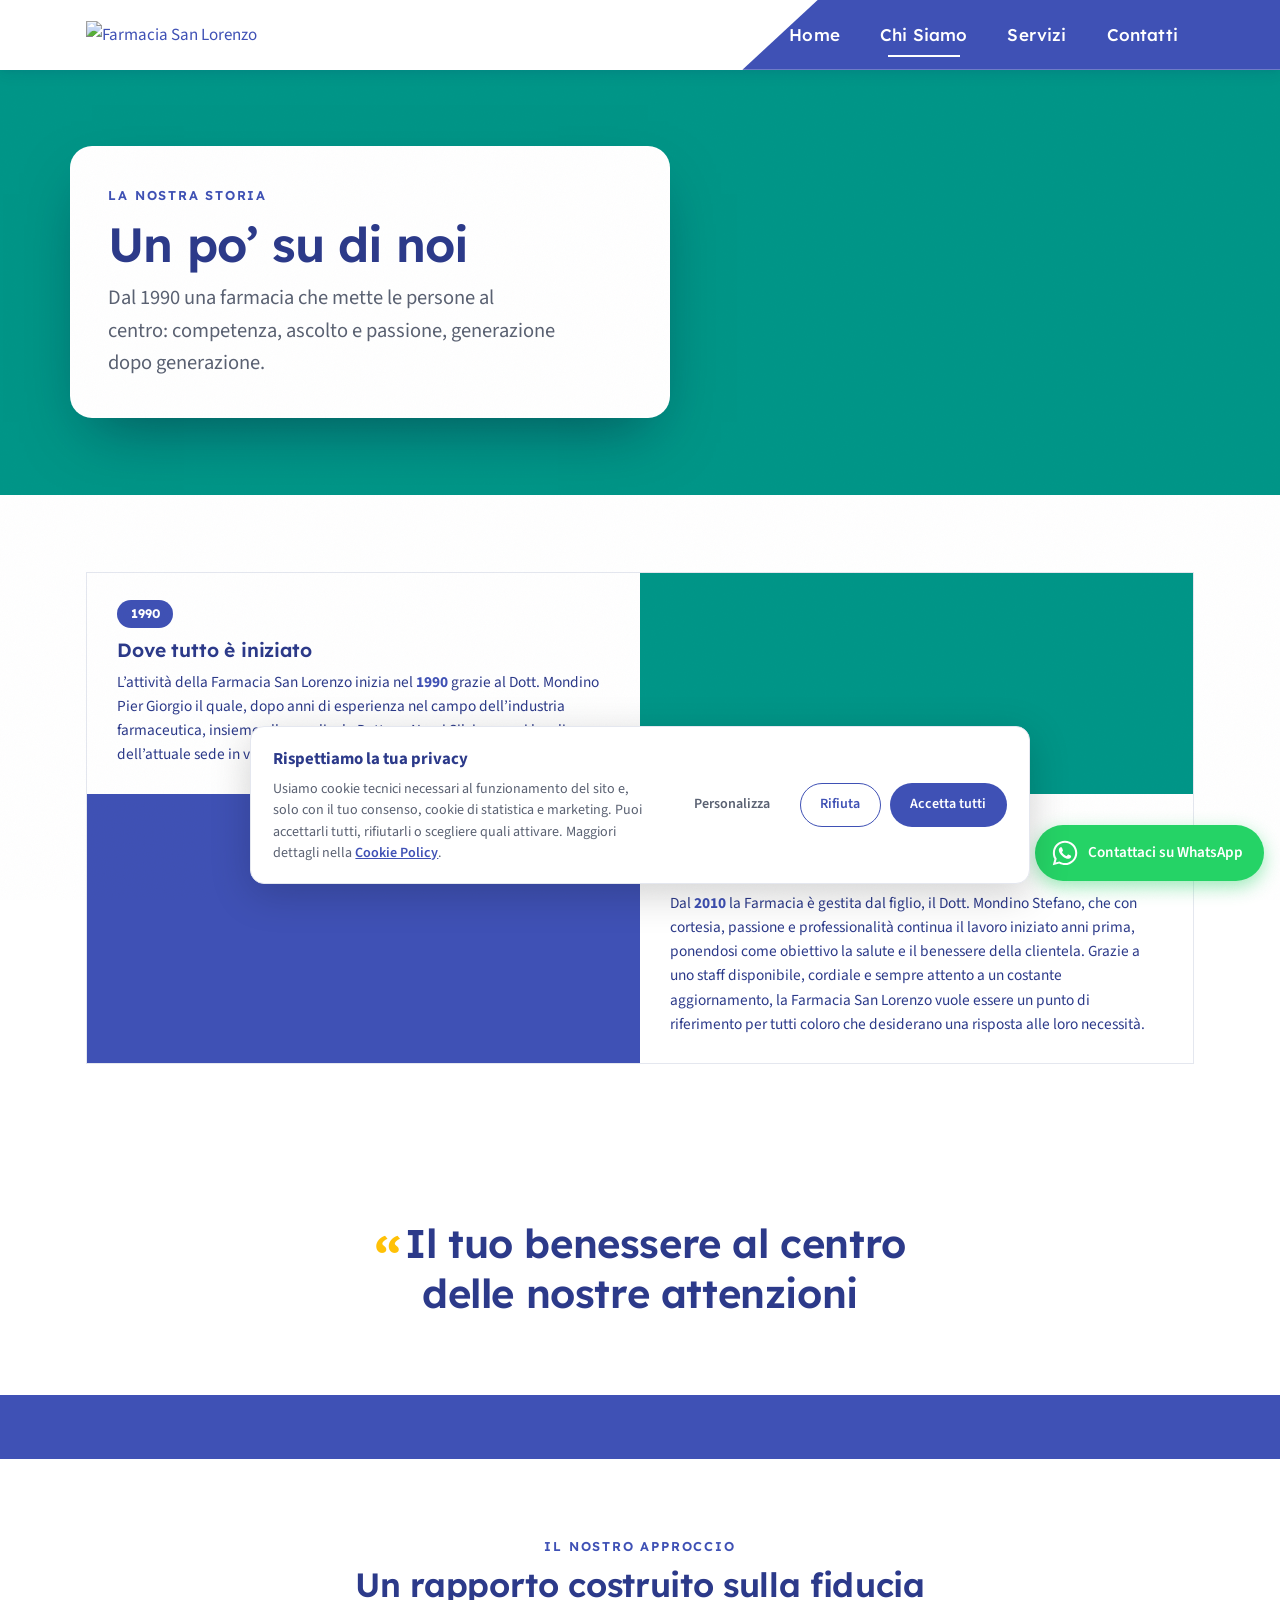
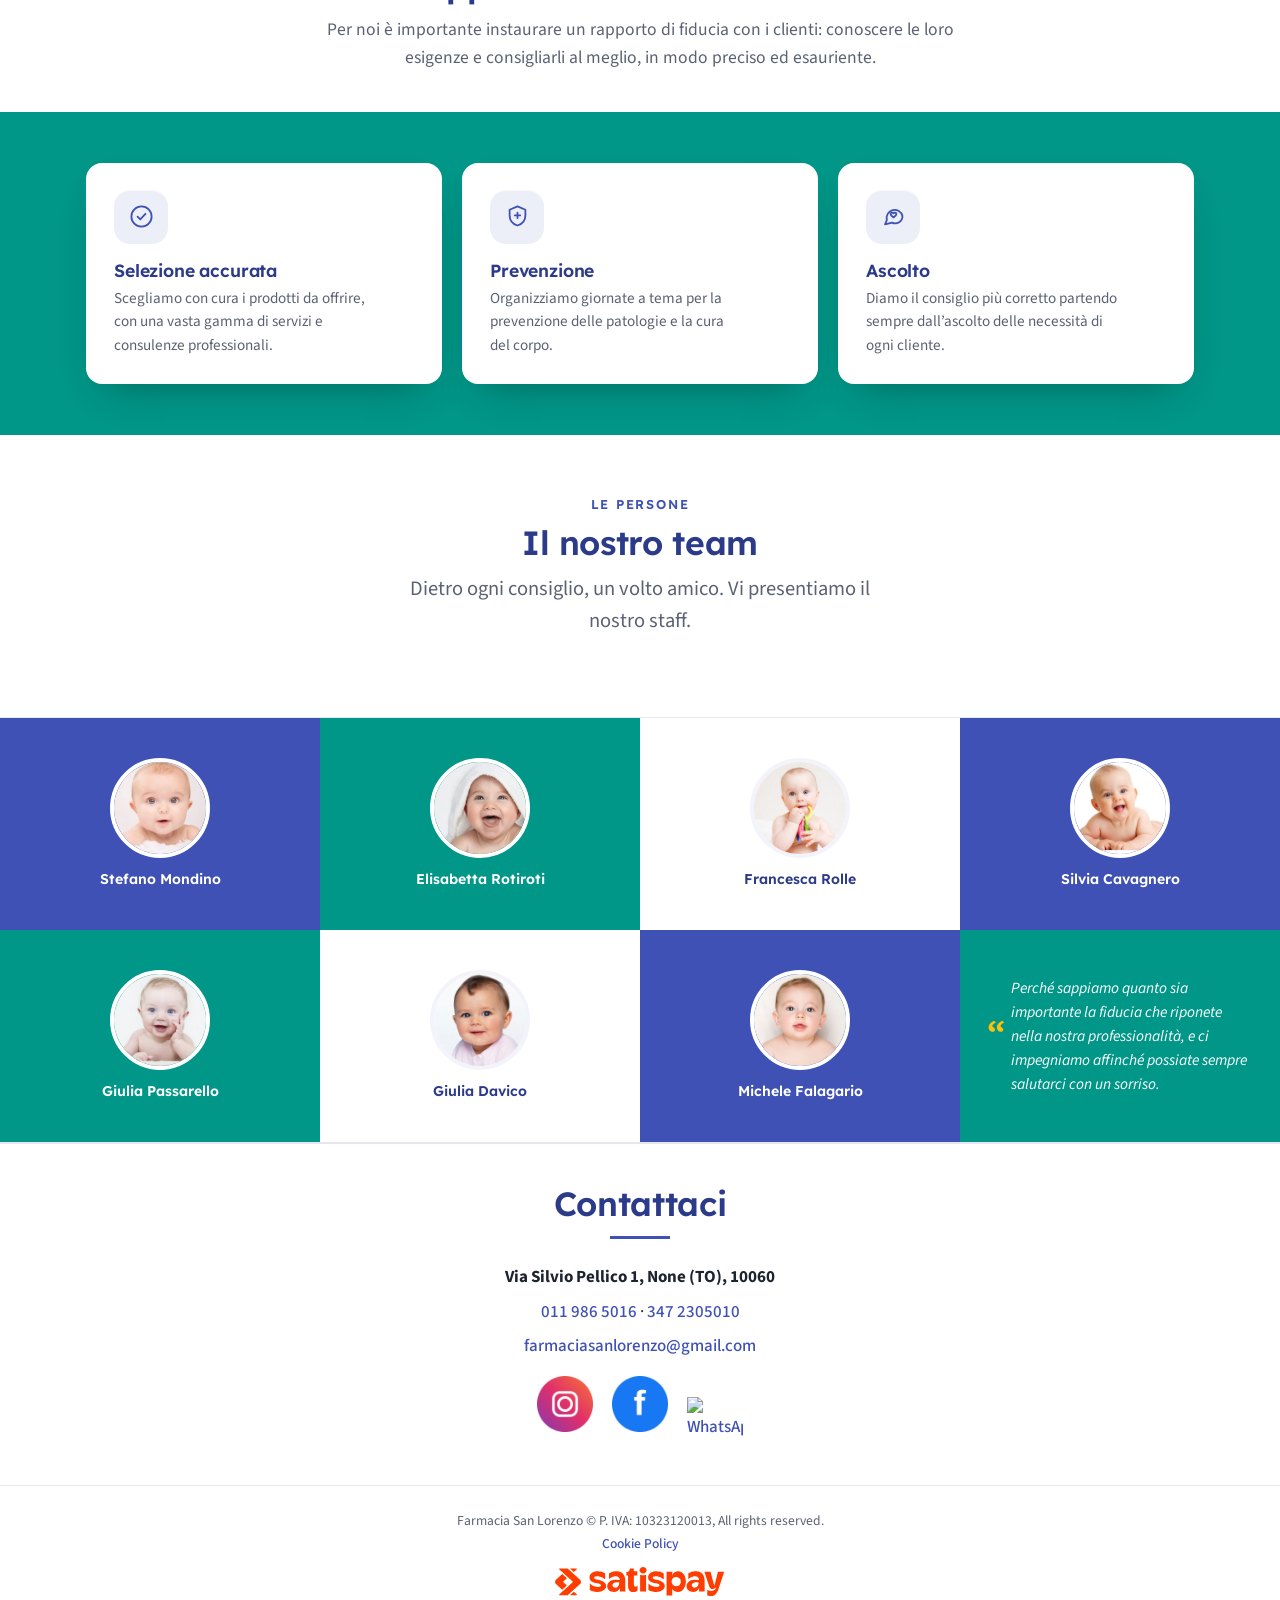
==== commit 4a447015: "Add files via upload" ====
--- a/chi-siamo.html
+++ b/chi-siamo.html
@@ -16,27 +16,13 @@
 <link rel="stylesheet" href="style.css">
 <script>document.documentElement.classList.add('js');addEventListener('load',function(){setTimeout(function(){if(!window.__reveal){document.querySelectorAll('.hero-photo,.fraseadeffetto>.container,.fraseadeffetto2>.container,.fraseadeffetto3>.container,#reparti>h1,.mortar-wrap,#portfolio-item-container,.servizio,.scroll-gallery-group,#orari .table-responsive,.map-wrap,.page-header,.page-hero,.timeline-item,.pullquote>.container,.approccio-intro,.valore,.team-intro,.team-card').forEach(function(e){e.classList.add('is-visible')})}},2500)})</script>
 </head>
-<body>
-<div id="hours-banner" class="hours-banner">
-  <div class="container hours-banner-inner">
-    <span class="hours-banner-badge" aria-hidden="true">
-      <svg viewBox="0 0 24 24"><circle cx="12" cy="12" r="9.5" fill="none" stroke="currentColor" stroke-width="1.6"/><path d="M12 7v5.3l3.6 2.1" fill="none" stroke="currentColor" stroke-width="1.6" stroke-linecap="round" stroke-linejoin="round"/></svg>
-    </span>
-    <div class="hours-banner-text">
-      <strong>Da settembre cambiano i nostri orari</strong>
-      <div class="hours-banner-chips">
-        <span class="hours-chip">Sabato&nbsp;<b>15:30&ndash;19:30</b></span>
-        <span class="hours-chip">Lunedi&nbsp;<b>08:30&ndash;12:30 / 15:30&ndash;19:30</b></span>
-      </div>
-    </div>
-    <button id="hours-banner-close" aria-label="Chiudi avviso">&times;</button>
-  </div>
-</div>
+<body class="page-chisiamo">
+<!-- Avviso orari: iniettato come popup all'ingresso da script.js -->
 
 <header>
   <nav class="navbar-inner">
     <div class="container">
-      <a class="navbar-brand" href="index.html"><img src="assets/img/logo-farmacia.png" alt="Farmacia San Lorenzo"></a>
+      <span class="nav-panel" aria-hidden="true"></span><a class="navbar-brand" href="index.html"><img src="assets/img/logo-farmacia-trasparente.png" alt="Farmacia San Lorenzo"></a>
       <button class="navbar-toggle" aria-label="Menu"><span class="icon-bar"></span></button>
       <div class="navbar-collapse">
         <ul class="navbar-nav">
@@ -49,7 +35,7 @@
     </div>
   </nav>
 </header>
-<section class="page-hero">
+<section class="page-hero ph-blocks">
   <div class="container">
     <p class="eyebrow">La nostra storia</p>
     <h1>Un po&rsquo; su di noi</h1>
@@ -57,23 +43,23 @@
   </div>
 </section>
 
-<section class="container section-pad">
-  <ol class="timeline">
-    <li class="timeline-item">
-      <span class="timeline-year">1990</span>
-      <div class="timeline-card">
+<section class="section-pad storia-chk">
+  <div class="container">
+    <div class="chk-grid">
+      <article class="chk-cell chk-cell--txt">
+        <span class="chk-year">1990</span>
         <h3>Dove tutto &egrave; iniziato</h3>
         <p>L&rsquo;attivit&agrave; della Farmacia San Lorenzo inizia nel <strong>1990</strong> grazie al Dott. Mondino Pier Giorgio il quale, dopo anni di esperienza nel campo dell&rsquo;industria farmaceutica, insieme alla moglie, la Dott.ssa Negri Silvia, apre i locali dell&rsquo;attuale sede in via Silvio Pellico 1.</p>
-      </div>
-    </li>
-    <li class="timeline-item">
-      <span class="timeline-year">2010</span>
-      <div class="timeline-card">
+      </article>
+      <div class="chk-cell chk-cell--teal" aria-hidden="true"></div>
+      <div class="chk-cell chk-cell--blue" aria-hidden="true"></div>
+      <article class="chk-cell chk-cell--txt">
+        <span class="chk-year">2010</span>
         <h3>Una nuova generazione</h3>
         <p>Dal <strong>2010</strong> la Farmacia &egrave; gestita dal figlio, il Dott. Mondino Stefano, che con cortesia, passione e professionalit&agrave; continua il lavoro iniziato anni prima, ponendosi come obiettivo la salute e il benessere della clientela. Grazie a uno staff disponibile, cordiale e sempre attento a un costante aggiornamento, la Farmacia San Lorenzo vuole essere un punto di riferimento per tutti coloro che desiderano una risposta alle loro necessit&agrave;.</p>
-      </div>
-    </li>
-  </ol>
+      </article>
+    </div>
+  </div>
 </section>
 
 <section class="pullquote">
@@ -82,25 +68,36 @@
   </div>
 </section>
 
-<section class="container section-pad">
-  <div class="approccio-intro">
-    <p class="eyebrow">Il nostro approccio</p>
-    <h2>Un rapporto costruito sulla fiducia</h2>
-    <p class="approccio-lead">Per noi &egrave; importante instaurare un rapporto di fiducia con i clienti: conoscere le loro esigenze e consigliarli al meglio, in modo preciso ed esauriente.</p>
+<div class="striscia-blu" aria-hidden="true"></div>
+
+<section class="section-pad section-valori-blocks">
+  <div class="container">
+    <div class="approccio-intro">
+      <p class="eyebrow">Il nostro approccio</p>
+      <h2>Un rapporto costruito sulla fiducia</h2>
+      <p class="approccio-lead">Per noi &egrave; importante instaurare un rapporto di fiducia con i clienti: conoscere le loro esigenze e consigliarli al meglio, in modo preciso ed esauriente.</p>
+    </div>
   </div>
-  <div class="valori">
+  <div class="valori-band">
+    <div class="container">
+    <div class="valori">
     <article class="valore">
+      <span class="valore-ico" aria-hidden="true"><svg viewBox="0 0 24 24" fill="none" stroke="currentColor" stroke-width="1.6" stroke-linecap="round" stroke-linejoin="round"><circle cx="12" cy="12" r="9"/><path d="M8.5 12.2l2.4 2.4 4.6-5"/></svg></span>
       <h3>Selezione accurata</h3>
       <p>Scegliamo con cura i prodotti da offrire, con una vasta gamma di servizi e consulenze professionali.</p>
     </article>
     <article class="valore">
+      <span class="valore-ico" aria-hidden="true"><svg viewBox="0 0 24 24" fill="none" stroke="currentColor" stroke-width="1.6" stroke-linecap="round" stroke-linejoin="round"><path d="M12 3l7 3v5c0 4.6-3.1 7.7-7 9-3.9-1.3-7-4.4-7-9V6z"/><path d="M12 8.6v4.8M9.6 11h4.8"/></svg></span>
       <h3>Prevenzione</h3>
       <p>Organizziamo giornate a tema per la prevenzione delle patologie e la cura del corpo.</p>
     </article>
     <article class="valore">
+      <span class="valore-ico" aria-hidden="true"><svg viewBox="0 0 24 24" fill="none" stroke="currentColor" stroke-width="1.6" stroke-linecap="round" stroke-linejoin="round"><path d="M20 11.5a6.5 6.5 0 0 1-9.3 5.9L4.5 19l1.6-3.9A6.5 6.5 0 1 1 20 11.5z"/><path d="M12 9.2c.9-1.1 2.6-.6 2.6.6 0 1.2-2.6 3-2.6 3s-2.6-1.8-2.6-3c0-1.2 1.7-1.7 2.6-.6z"/></svg></span>
       <h3>Ascolto</h3>
       <p>Diamo il consiglio pi&ugrave; corretto partendo sempre dall&rsquo;ascolto delle necessit&agrave; di ogni cliente.</p>
     </article>
+    </div>
+    </div>
   </div>
 </section>
 
@@ -109,18 +106,18 @@
     <div class="team-intro">
       <p class="eyebrow">Le persone</p>
       <h2>Il nostro team</h2>
-      <p class="lead-text">Dietro ogni consiglio, un volto amico. Vi presentiamo il nostro staff&hellip; ai tempi del loro primo sorriso.</p>
+      <p class="lead-text">Dietro ogni consiglio, un volto amico. Vi presentiamo il nostro staff.</p>
     </div>
-    <ul class="team-grid">
-      <li class="team-card"><img src="assets/img/team/stefano-mondino.jpg" alt="Stefano Mondino da piccolo" loading="lazy"><span class="team-name">Stefano Mondino</span></li>
-      <li class="team-card"><img src="assets/img/team/elisabetta-rotiroti.jpg" alt="Elisabetta Rotiroti da piccola" loading="lazy"><span class="team-name">Elisabetta Rotiroti</span></li>
-      <li class="team-card"><img src="assets/img/team/francesca-rolle.jpg" alt="Francesca Rolle da piccola" loading="lazy"><span class="team-name">Francesca Rolle</span></li>
-      <li class="team-card"><img src="assets/img/team/silvia-cavagnero.jpg" alt="Silvia Cavagnero da piccola" loading="lazy"><span class="team-name">Silvia Cavagnero</span></li>
-      <li class="team-card"><img src="assets/img/team/giulia-passarello.jpg" alt="Giulia Passarello da piccola" loading="lazy"><span class="team-name">Giulia Passarello</span></li>
-      <li class="team-card"><img src="assets/img/team/giulia-davico.jpg" alt="Giulia Davico da piccola" loading="lazy"><span class="team-name">Giulia Davico</span></li>
-      <li class="team-card"><img src="assets/img/team/michele-falagario.jpg" alt="Michele Falagario da piccolo" loading="lazy"><span class="team-name">Michele Falagario</span></li>
-    </ul>
-    <p class="team-frase">&ldquo;Perch&eacute; sappiamo quanto sia importante la fiducia che riponete nella nostra professionalit&agrave;, e ci impegniamo affinch&eacute; possiate sempre salutarci con un sorriso.&rdquo;</p>
+  </div>
+  <div class="team-43">
+    <article class="tm tm--blu"><img src="assets/img/team/stefano-mondino.jpg" alt="Stefano Mondino da piccolo" loading="lazy"><b>Stefano Mondino</b></article>
+    <article class="tm tm--teal"><img src="assets/img/team/elisabetta-rotiroti.jpg" alt="Elisabetta Rotiroti da piccola" loading="lazy"><b>Elisabetta Rotiroti</b></article>
+    <article class="tm tm--bianca"><img src="assets/img/team/francesca-rolle.jpg" alt="Francesca Rolle da piccola" loading="lazy"><b>Francesca Rolle</b></article>
+    <article class="tm tm--blu"><img src="assets/img/team/silvia-cavagnero.jpg" alt="Silvia Cavagnero da piccola" loading="lazy"><b>Silvia Cavagnero</b></article>
+    <article class="tm tm--teal"><img src="assets/img/team/giulia-passarello.jpg" alt="Giulia Passarello da piccola" loading="lazy"><b>Giulia Passarello</b></article>
+    <article class="tm tm--bianca"><img src="assets/img/team/giulia-davico.jpg" alt="Giulia Davico da piccola" loading="lazy"><b>Giulia Davico</b></article>
+    <article class="tm tm--blu"><img src="assets/img/team/michele-falagario.jpg" alt="Michele Falagario da piccolo" loading="lazy"><b>Michele Falagario</b></article>
+    <blockquote class="tm-frase tm--teal">Perch&eacute; sappiamo quanto sia importante la fiducia che riponete nella nostra professionalit&agrave;, e ci impegniamo affinch&eacute; possiate sempre salutarci con un sorriso.</blockquote>
   </div>
 </section>
 
@@ -134,6 +131,7 @@
       <div class="footer-social">
         <a href="https://www.instagram.com/farmaciasanlorenzonone/" target="_blank" rel="noopener"><img width="36" src="assets/img/instagram-icon.png" alt="Instagram"></a>
         <a href="https://www.facebook.com/Farmacia-San-Lorenzo-207963442566927/" target="_blank" rel="noopener"><img width="36" src="assets/img/facebook-icon.png" alt="Facebook"></a>
+        <a href="https://wa.me/393472305010" target="_blank" rel="noopener" aria-label="WhatsApp"><img width="36" src="assets/img/whatsapp.svg" alt="WhatsApp"></a>
       </div>
     </div>
   </div>
@@ -149,7 +147,7 @@
 </footer>
 <a href="#top" id="scroll-top" title="Torna su"></a>
 <a class="whatsapp" href="https://wa.me/393472305010" target="_blank" rel="noopener" aria-label="Contattaci su WhatsApp">
-  <svg viewBox="0 0 24 24" aria-hidden="true"><path d="M12.031 6.172c-3.181 0-5.767 2.586-5.768 5.766-.001 1.298.38 2.27 1.019 3.287l-.582 2.128 2.182-.573c.978.58 1.911.928 3.145.929 3.178 0 5.767-2.587 5.768-5.766.001-3.187-2.575-5.77-5.764-5.771zm3.392 8.244c-.144.405-.837.774-1.17.824-.299.045-.677.063-1.092-.069-.252-.08-.575-.187-.988-.365-1.739-.751-2.874-2.502-2.961-2.617-.087-.116-.708-.94-.708-1.793s.448-1.273.607-1.446c.159-.173.346-.217.462-.217l.332.006c.106.005.249-.04.39.298.144.347.491 1.2.534 1.287.043.087.072.188.014.304-.058.116-.087.188-.173.289l-.26.304c-.087.086-.177.18-.076.354.101.174.449.741.964 1.201.663.591 1.221.774 1.394.86s.274.072.376-.043c.101-.116.433-.506.549-.68.116-.173.231-.145.39-.087s1.011.477 1.184.564.289.13.332.202c.045.072.045.419-.1.824zM12 2C6.477 2 2 6.477 2 12c0 1.821.487 3.53 1.338 5.002L2 22l5.194-1.306A9.938 9.938 0 0012 22c5.523 0 10-4.477 10-10S17.523 2 12 2z"/></svg>
+  <svg viewBox="0 0 448 512" aria-hidden="true"><path d="M380.9 97.1C339 55.1 283.2 32 223.9 32c-122.4 0-222 99.6-222 222 0 39.1 10.2 77.3 29.6 111L0 480l117.7-30.9c32.4 17.7 68.9 27 106.1 27h.1c122.3 0 224.1-99.6 224.1-222 0-59.3-25.2-115-67.1-157zM223.9 439.6c-33.2 0-65.7-8.9-94-25.7l-6.7-4-69.8 18.3L72 359.2l-4.4-7c-18.5-29.4-28.2-63.3-28.2-98.2 0-101.7 82.8-184.5 184.6-184.5 49.3 0 95.6 19.2 130.4 54.1 34.8 34.9 56.2 81.2 56.1 130.5 0 101.8-84.9 184.5-186.6 184.5zm101.2-138.2c-5.5-2.8-32.8-16.2-37.9-18-5.1-1.9-8.8-2.8-12.5 2.8-3.7 5.6-14.3 18-17.6 21.8-3.2 3.7-6.5 4.2-12 1.4-32.6-16.3-54-29.1-75.5-66-5.7-9.8 5.7-9.1 16.3-30.3 1.8-3.7.9-6.9-.5-9.7-1.4-2.8-12.5-30.1-17.1-41.2-4.5-10.8-9.1-9.3-12.5-9.5-3.2-.2-6.9-.2-10.6-.2-3.7 0-9.7 1.4-14.8 6.9-5.1 5.6-19.4 19-19.4 46.3 0 27.3 19.9 53.7 22.6 57.4 2.8 3.7 39.1 59.7 94.8 83.7 35.2 15.2 49 16.5 66.6 13.9 10.7-1.6 32.8-13.4 37.4-26.4 4.6-13 4.6-24.1 3.2-26.4-1.3-2.5-5-3.9-10.5-6.6z"/></svg>
   <span>Contattaci su WhatsApp</span>
 </a>
 <div id="cookie-banner" class="cookie-banner" role="region" aria-label="Avviso sui cookie" hidden>
--- a/assets/fonts/fonts.css
+++ b/assets/fonts/fonts.css
@@ -0,0 +1,55 @@
+/* Self-hosted variable fonts (GDPR-clean, no Google CDN request) */
+/* Lexend latin */
+@font-face {
+  font-family: 'Lexend';
+  font-style: normal;
+  font-weight: 100 900;
+  font-display: swap;
+  src: url(Lexend-var-latin.woff2) format('woff2');
+  unicode-range: U+0000-00FF, U+0131, U+0152-0153, U+02BB-02BC, U+02C6, U+02DA, U+02DC, U+0304, U+0308, U+0329, U+2000-206F, U+20AC, U+2122, U+2191, U+2193, U+2212, U+2215, U+FEFF, U+FFFD;
+}
+/* Lexend latin-ext */
+@font-face {
+  font-family: 'Lexend';
+  font-style: normal;
+  font-weight: 100 900;
+  font-display: swap;
+  src: url(Lexend-var-latin-ext.woff2) format('woff2');
+  unicode-range: U+0100-02BA, U+02BD-02C5, U+02C7-02CC, U+02CE-02D7, U+02DD-02FF, U+0304, U+0308, U+0329, U+1D00-1DBF, U+1E00-1E9F, U+1EF2-1EFF, U+2020, U+20A0-20AB, U+20AD-20C0, U+2113, U+2C60-2C7F, U+A720-A7FF;
+}
+/* Source Sans 3 latin */
+@font-face {
+  font-family: 'Source Sans 3';
+  font-style: normal;
+  font-weight: 200 900;
+  font-display: swap;
+  src: url(SourceSans3-var-latin.woff2) format('woff2');
+  unicode-range: U+0000-00FF, U+0131, U+0152-0153, U+02BB-02BC, U+02C6, U+02DA, U+02DC, U+0304, U+0308, U+0329, U+2000-206F, U+20AC, U+2122, U+2191, U+2193, U+2212, U+2215, U+FEFF, U+FFFD;
+}
+/* Source Sans 3 latin-ext */
+@font-face {
+  font-family: 'Source Sans 3';
+  font-style: normal;
+  font-weight: 200 900;
+  font-display: swap;
+  src: url(SourceSans3-var-latin-ext.woff2) format('woff2');
+  unicode-range: U+0100-02BA, U+02BD-02C5, U+02C7-02CC, U+02CE-02D7, U+02DD-02FF, U+0304, U+0308, U+0329, U+1D00-1DBF, U+1E00-1E9F, U+1EF2-1EFF, U+2020, U+20A0-20AB, U+20AD-20C0, U+2113, U+2C60-2C7F, U+A720-A7FF;
+}
+/* Source Sans 3 italic latin-ext */
+@font-face {
+  font-family: 'Source Sans 3';
+  font-style: italic;
+  font-weight: 200 700;
+  font-display: swap;
+  src: url(SourceSans3-italic-var-latin-ext.woff2) format('woff2');
+  unicode-range: U+0100-02BA, U+02BD-02C5, U+02C7-02CC, U+02CE-02D7, U+02DD-02FF, U+0304, U+0308, U+0329, U+1D00-1DBF, U+1E00-1E9F, U+1EF2-1EFF, U+2020, U+20A0-20AB, U+20AD-20C0, U+2113, U+2C60-2C7F, U+A720-A7FF;
+}
+/* Source Sans 3 italic latin */
+@font-face {
+  font-family: 'Source Sans 3';
+  font-style: italic;
+  font-weight: 200 700;
+  font-display: swap;
+  src: url(SourceSans3-italic-var-latin.woff2) format('woff2');
+  unicode-range: U+0000-00FF, U+0131, U+0152-0153, U+02BB-02BC, U+02C6, U+02DA, U+02DC, U+0304, U+0308, U+0329, U+2000-206F, U+20AC, U+2122, U+2191, U+2193, U+2212, U+2215, U+FEFF, U+FFFD;
+}
--- a/style.css
+++ b/style.css
@@ -14,6 +14,13 @@
   /* Giallo accento (uso parsimonioso: bottoni, badge, dettagli) */
   --accent-yellow: #FFC107;
   --accent-yellow-dark: #B28704;
+  /* Accenti aggiuntivi — palette "Orto Officinale" (blu + giallo + teal + pervinca) */
+  --teal: #009688;            /* funzionale: CTA secondari, icone servizi, link, stati "ok", tag salute */
+  --teal-dark: #00796B;       /* testo bianco su teal / testo teal su chiaro (contrasto AA) */
+  --teal-tint: #E9F5F3;       /* fascia/sezione tenue non-bianca */
+  --pervinca: #7986CB;        /* atmosfera: sfondi soft, card, blob/decori, hover, citazioni */
+  --pervinca-dark: #5C6BC0;
+  --pervinca-tint: #EEF0FB;   /* fascia/sezione tenue alternativa */
   /* Inchiostro e neutri */
   --text: #1E2330;
   --text-light: #5A6172;
@@ -108,6 +115,7 @@
 header { position: sticky; top: 0; z-index: 1000; background: rgba(255,255,255,.97); backdrop-filter: blur(8px); box-shadow: var(--shadow); }
 .navbar-inner { padding: .8rem 0; }
 .navbar-inner .container { display: flex; align-items: center; justify-content: space-between; gap: 1rem; }
+.nav-panel { display: none; }
 .navbar-brand img { max-height: 78px; width: auto; transition: max-height .2s ease; }
 @media (min-width: 768px) {
   .navbar-brand img { max-height: 96px; }
@@ -143,6 +151,20 @@
     content: ''; position: absolute; bottom: 0; left: 20%; right: 20%;
     height: 2px; background: var(--primary);
   }
+
+  /* Pannello blu diagonale dietro il menu (soluzione "C"), a tutto bordo destro */
+  header { overflow: hidden; }   /* sticky = già containing block per il pannello assoluto */
+  .nav-panel {
+    display: block; position: absolute; top: 0; bottom: 0; right: 0;
+    width: 42%; background: var(--primary); z-index: 1;
+    clip-path: polygon(14% 0, 100% 0, 100% 100%, 0 100%);
+  }
+  .navbar-brand, .navbar-collapse { position: relative; z-index: 2; }
+  .navbar-nav li a,
+  .navbar-nav li a:hover,
+  .navbar-nav li.active-section a { color: #fff; }
+  .navbar-nav li.active-section a::after,
+  .navbar-nav li a:hover::after { background: #fff; }
 }
 
 /* ===== Hero ===== */
@@ -168,39 +190,60 @@
     linear-gradient(135deg, #1b2560 0%, #3F51B5 100%);
 }
 #home-content-container > .container { position: relative; z-index: 2; }
-.hero-strata { position: absolute; inset: 0; z-index: 1; pointer-events: none; overflow: hidden; }
-.strata-facet {
-  position: absolute; inset: -12%;
-  background: linear-gradient(140deg, rgba(255,255,255,.13), rgba(255,255,255,.02) 62%);
-  box-shadow: inset 1.5px 1.5px 0 rgba(255,255,255,.22), inset -1.5px -1.5px 0 rgba(19,28,76,.22);
-  -webkit-backdrop-filter: blur(7px) saturate(118%); backdrop-filter: blur(7px) saturate(118%);
-  will-change: transform;
-}
-.strata-facet.f1 { clip-path: polygon(0 0, 52% 0, 30% 100%, 0 100%); animation: strataDrift1 27s ease-in-out infinite alternate; }
-.strata-facet.f2 { clip-path: polygon(38% 0, 76% 0, 58% 100%, 20% 100%); background: linear-gradient(165deg, rgba(255,255,255,.10), rgba(126,146,246,.05)); animation: strataDrift2 33s ease-in-out infinite alternate; }
-.strata-facet.f3 { clip-path: polygon(62% 0, 100% 0, 100% 100%, 46% 100%); background: linear-gradient(205deg, rgba(255,255,255,.12), rgba(19,28,76,.08)); animation: strataDrift3 30s ease-in-out infinite alternate; }
-.strata-facet.f4 {
-  clip-path: polygon(45% 0, 61% 0, 41% 60%, 29% 54%);
-  background: linear-gradient(180deg, rgba(255,255,255,.30), rgba(255,255,255,0));
-  -webkit-backdrop-filter: none; backdrop-filter: none; box-shadow: none; opacity: .55;
-  animation: strataDrift2 23s ease-in-out infinite alternate;
-}
-.strata-sheen {
-  position: absolute; width: 62%; height: 200%; top: -50%; left: -22%;
-  background: radial-gradient(closest-side, rgba(255,255,255,.20), rgba(255,255,255,0) 72%);
-  mix-blend-mode: screen; will-change: transform; animation: strataSheen 24s ease-in-out infinite;
-}
-.hero-strata::after {
+.hero-blobs { position: absolute; inset: 0; z-index: 1; pointer-events: none; overflow: hidden; }
+.hb {
+  position: absolute; aspect-ratio: 1; border-radius: 50%;
+  filter: blur(44px); mix-blend-mode: screen; will-change: transform, border-radius;
+}
+.hb.b1 { width: 46vw; max-width: 580px; top: -14%; left: -8%; background: radial-gradient(circle, #4c5ed6, transparent 70%); opacity: .62; animation: heroMorph1 17s ease-in-out infinite; }
+.hb.b2 { width: 42vw; max-width: 540px; bottom: -20%; right: -10%; background: radial-gradient(circle, #009688, transparent 70%); opacity: .55; animation: heroMorph2 21s ease-in-out infinite; }
+.hb.b3 { width: 36vw; max-width: 460px; top: 16%; right: 12%; background: radial-gradient(circle, #7986CB, transparent 70%); opacity: .58; animation: heroMorph1 25s ease-in-out infinite reverse; }
+.hb.b4 { width: 27vw; max-width: 360px; bottom: 4%; left: 16%; background: radial-gradient(circle, #00b3a0, transparent 72%); opacity: .40; animation: heroMorph2 19s ease-in-out infinite; }
+.hero-blobs::after {
   content: ''; position: absolute; inset: 0; pointer-events: none; opacity: .05; mix-blend-mode: overlay;
   background-image: url("data:image/svg+xml,%3Csvg xmlns='http://www.w3.org/2000/svg' width='160' height='160'%3E%3Cfilter id='n'%3E%3CfeTurbulence type='fractalNoise' baseFrequency='0.9' numOctaves='2' stitchTiles='stitch'/%3E%3C/filter%3E%3Crect width='160' height='160' filter='url(%23n)'/%3E%3C/svg%3E");
 }
-@keyframes strataDrift1 { from { transform: translate3d(0,0,0) rotate(0); } to { transform: translate3d(14px,-10px,0) rotate(.6deg); } }
-@keyframes strataDrift2 { from { transform: translate3d(0,0,0) rotate(0); } to { transform: translate3d(-16px,12px,0) rotate(-.5deg); } }
-@keyframes strataDrift3 { from { transform: translate3d(0,0,0) rotate(0); } to { transform: translate3d(12px,14px,0) rotate(.4deg); } }
-@keyframes strataSheen { 0% { transform: translateX(0); } 50% { transform: translateX(180%); } 100% { transform: translateX(0); } }
-@media (prefers-reduced-motion: reduce) {
-  .strata-facet, .strata-sheen { animation: none !important; }
-}
+@keyframes heroMorph1 {
+  0%,100% { border-radius: 42% 58% 63% 37% / 42% 44% 56% 58%; transform: translate(0,0) rotate(0deg); }
+  50% { border-radius: 60% 40% 34% 66% / 58% 42% 58% 42%; transform: translate(4%,3%) rotate(12deg); }
+}
+@keyframes heroMorph2 {
+  0%,100% { border-radius: 60% 40% 47% 53% / 38% 62% 38% 62%; transform: translate(0,0) rotate(0deg); }
+  50% { border-radius: 38% 62% 56% 44% / 52% 38% 62% 48%; transform: translate(-4%,-3%) rotate(-10deg); }
+}
+@media (prefers-reduced-motion: reduce) { .hb { animation: none !important; } }
+
+/* ===== Home hero B: blu profondo, marchio grande, pennellata gialla, taglio diagonale =====
+   Sostituisce il vecchio hero a bolle sfocate. */
+#home-content-container.hero-b{
+  overflow: visible; isolation: auto;
+  padding: clamp(4rem, 8vw, 7rem) 0 clamp(4rem, 8vw, 7rem);
+  background: linear-gradient(160deg, #1b2560 0%, #3F51B5 62%, #3647a0 100%);
+  clip-path: polygon(0 0, 100% 0, 100% calc(100% - 64px), 0 100%);
+  text-align: center;
+}
+#home-content-container.hero-b::before{
+  content:''; position:absolute; inset:0; z-index:0; opacity:.16; pointer-events:none;
+  background-image: linear-gradient(115deg, rgba(255,255,255,.5) 1px, transparent 1px);
+  background-size: 22px 22px;
+}
+#home-content-container.hero-b > .container{ position:relative; z-index:2; }
+.hero-b .hero-kick{
+  display:block; font-family:var(--font-head); font-weight:600;
+  letter-spacing:.16em; text-transform:uppercase; color:var(--accent-yellow);
+  font-size: clamp(.9rem, .8rem + .5vw, 1.15rem); margin-bottom:1rem;
+}
+.hero-b #home-content{
+  color:#fff; font-family:var(--font-head); font-weight:700; letter-spacing:-.02em; line-height:1.1;
+  font-size: clamp(2.2rem, 1.4rem + 3.6vw, 4.4rem); max-width:18ch; margin:0 auto; text-shadow:none;
+}
+.hero-b .brush{ position:relative; display:inline-block; }
+.hero-b .brush .brush-svg{
+  position:absolute; left:-6%; right:-6%; bottom:-.3em; width:112%; height:.46em; z-index:-1;
+}
+/* Foto agganciata in diagonale sotto l'hero (niente stacco netto) */
+.hero-photo.hero-photo--diag{ max-width:none; margin: -34px auto 0; clip-path: polygon(0 34px, 100% 0, 100% 100%, 0 100%); }
+.hero-photo.hero-photo--diag img{ width:100%; max-width:1100px; margin:0 auto; }
 
 /* ===== Bande blu: sistema particellare (stelle del marchio + pulviscolo) ===== */
 .fraseadeffetto2 { overflow: hidden; }
@@ -231,22 +274,45 @@
   .fraseadeffetto2::before, .fraseadeffetto2::after { animation: none !important; }
 }
 
+/* ===== Banda blu "tagliata in due": stelle sopra e sotto, corsia bianca al centro =====
+   Le stelle restano animate nelle due fasce; il testo e il bottone vivono in una
+   corsia bianca centrale (testo blu), leggibili e isolati dalla grafica. */
+.fraseadeffetto2.banda-tagliata { padding: clamp(5rem, 11vw, 9rem) 0; }   /* fasce di stelle larghe */
+.banda-tagliata::before, .banda-tagliata::after {
+  -webkit-mask-image: linear-gradient(to bottom, #000 0, #000 26%, transparent 40%, transparent 60%, #000 74%, #000 100%);
+  mask-image: linear-gradient(to bottom, #000 0, #000 26%, transparent 40%, transparent 60%, #000 74%, #000 100%);
+}
+.banda-tagliata .corsia {
+  position: relative; z-index: 2; background: #fff;
+  padding: 1.9rem 0; box-shadow: 0 18px 44px -20px rgba(10,14,40,.5);
+}
+.banda-tagliata .corsia .container::before { color: var(--accent-yellow-dark); }
+.banda-tagliata .corsia h1 { color: var(--primary-dark); }
+.banda-tagliata .corsia .btn,
+.banda-tagliata .corsia .readmore {
+  background: var(--primary); border-color: var(--primary); color: #fff;
+}
+.banda-tagliata .corsia .btn:hover,
+.banda-tagliata .corsia .readmore:hover {
+  background: var(--primary-dark); border-color: var(--primary-dark); color: #fff;
+}
+
 /* ===== Reparti / Servizi: rete molecolare (atmosfera scientifica) ===== */
 #reparti, #servizi-page { position: relative; overflow: hidden; }
 #reparti > *, #servizi-page > * { position: relative; z-index: 1; }
 #reparti::before, #servizi-page::before {
   content: ''; position: absolute; inset: 0; z-index: 0; pointer-events: none;
   background-repeat: repeat; background-size: 340px 240px;
-  background-image: url("data:image/svg+xml,%3Csvg xmlns='http://www.w3.org/2000/svg' width='340' height='240'%3E%3Cg stroke='%233F51B5' stroke-opacity='0.15' stroke-width='1' fill='none'%3E%3Cpath d='M40,50 L120,90 M40,50 L185,45 M120,90 L70,175 M120,90 L205,135 M185,45 L205,135 M185,45 L275,75 M205,135 L150,215 M205,135 L305,165 M275,75 L305,165 M305,165 L250,220 M305,165 L330,115 M150,215 L250,220 M40,50 L20,120 M20,120 L70,175 M275,75 L330,115'/%3E%3C/g%3E%3Cg fill='%233F51B5'%3E%3Ccircle cx='40' cy='50' r='2.6' opacity='0.22'/%3E%3Ccircle cx='120' cy='90' r='4' opacity='0.3'/%3E%3Ccircle cx='70' cy='175' r='2.6' opacity='0.2'/%3E%3Ccircle cx='185' cy='45' r='2.6' opacity='0.22'/%3E%3Ccircle cx='205' cy='135' r='4' opacity='0.3'/%3E%3Ccircle cx='150' cy='215' r='2.6' opacity='0.2'/%3E%3Ccircle cx='275' cy='75' r='2.6' opacity='0.22'/%3E%3Ccircle cx='305' cy='165' r='4' opacity='0.3'/%3E%3Ccircle cx='250' cy='220' r='2.6' opacity='0.2'/%3E%3Ccircle cx='330' cy='115' r='2.6' opacity='0.22'/%3E%3Ccircle cx='20' cy='120' r='2.6' opacity='0.2'/%3E%3C/g%3E%3C/svg%3E");
+  background-image: url("data:image/svg+xml,%3Csvg xmlns='http://www.w3.org/2000/svg' width='340' height='240'%3E%3Cg stroke='%237986CB' stroke-opacity='0.88' stroke-width='1.9' fill='none'%3E%3Cpath d='M40,50 L120,90 M40,50 L185,45 M120,90 L70,175 M120,90 L205,135 M185,45 L205,135 M185,45 L275,75 M205,135 L150,215 M205,135 L305,165 M275,75 L305,165 M305,165 L250,220 M305,165 L330,115 M150,215 L250,220 M40,50 L20,120 M20,120 L70,175 M275,75 L330,115'/%3E%3C/g%3E%3Cg fill='%237986CB'%3E%3Ccircle cx='40' cy='50' r='3.6' opacity='0.95'/%3E%3Ccircle cx='120' cy='90' r='5.2' opacity='1'/%3E%3Ccircle cx='70' cy='175' r='3.6' opacity='0.92'/%3E%3Ccircle cx='185' cy='45' r='3.6' opacity='0.95'/%3E%3Ccircle cx='205' cy='135' r='5.2' opacity='1'/%3E%3Ccircle cx='150' cy='215' r='3.6' opacity='0.92'/%3E%3Ccircle cx='275' cy='75' r='3.6' opacity='0.95'/%3E%3Ccircle cx='305' cy='165' r='5.2' opacity='1'/%3E%3Ccircle cx='250' cy='220' r='3.6' opacity='0.92'/%3E%3Ccircle cx='330' cy='115' r='3.6' opacity='0.95'/%3E%3Ccircle cx='20' cy='120' r='3.6' opacity='0.92'/%3E%3C/g%3E%3C/svg%3E");
   animation: molDrift 90s linear infinite, molBreath 11s ease-in-out infinite;
 }
 #reparti::after, #servizi-page::after {
   content: ''; position: absolute; inset: 0; z-index: 0; pointer-events: none;
   background-size: 300px 220px;
   background-image:
-    radial-gradient(2.2px 2.2px at 70px 46px, rgba(63,81,181,.4), transparent 60%),
-    radial-gradient(2px 2px at 220px 150px, rgba(63,81,181,.34), transparent 60%),
-    radial-gradient(2px 2px at 150px 90px, rgba(255,193,7,.32), transparent 60%);
+    radial-gradient(2.6px 2.6px at 70px 46px, rgba(121,134,203,.9), transparent 60%),
+    radial-gradient(2.4px 2.4px at 220px 150px, rgba(121,134,203,.8), transparent 60%),
+    radial-gradient(2.4px 2.4px at 150px 90px, rgba(255,193,7,.55), transparent 60%);
   animation: molTwinkle 8s ease-in-out infinite;
 }
 @keyframes molDrift { to { background-position: 340px 240px; } }
@@ -281,7 +347,7 @@
   margin: 0 auto;
   text-wrap: balance;
 }
-.fraseadeffetto { background: var(--bg-alt); }
+.fraseadeffetto { background: #fff; }
 .fraseadeffetto h1 { font-size: clamp(1.3rem, 1.05rem + 1.1vw, 1.7rem); color: var(--primary-dark); }
 .fraseadeffetto2 { background: var(--primary); color: #fff; position: relative; }
 .fraseadeffetto2 h1 { color: #fff; font-size: clamp(1.25rem, 1rem + 1vw, 1.6rem); }
@@ -317,6 +383,8 @@
 .btn:active { transform: translateY(0); box-shadow: 0 2px 8px rgba(63,81,181,.22); }
 .btn-default, .readmore { background: transparent; color: var(--primary); box-shadow: none; }
 .btn-default:hover, .readmore:hover { background: var(--primary); color: #fff; }
+/* Bottone grande (CTA "Scopri di più sui nostri servizi") */
+.btn-lg { padding: 1.05rem 2.5rem; font-size: 1.1rem; border-radius: 999px; }
 /* Bottoni su bande scure (blu): bianco visibile, hover giallo accento */
 .fraseadeffetto2 .btn, .fraseadeffetto2 .readmore {
   background: #fff; color: var(--primary-dark); border-color: #fff;
@@ -340,13 +408,80 @@
 }
 
 /* ===== Mortaio (immagine statica del marchio) ===== */
-.mortar-wrap { max-width: 340px; margin: 1.5rem auto 0; }
-.mortar-wrap img { width: 100%; height: auto; display: block; }
+/* ===== Home — "Benvenuti": testo a sinistra, marchio a destra sulla pennellata =====
+   La pennellata gialla segue la diagonale delle stelline e passa dietro al marchio.
+   Non tocca la coppa del mortaio: il tracciato le resta lontano 47 unita'. */
+.benvenuti {
+  display: grid; grid-template-columns: 1fr .82fr;
+  gap: 3.5rem; align-items: start;   /* testo in alto: il titolo risale verso la frase sopra */
+}
+.benvenuti-testo h2 {
+  font-size: clamp(1.7rem, 1.3rem + 1.8vw, 2.6rem);
+  line-height: 1.15; letter-spacing: -.01em; margin-bottom: .9rem;
+}
+.benvenuti-testo .lead-text { max-width: 42ch; margin: 0; }
+
+/* Lista valori: parole calibrate tra il titolo (42) e il testo (20) */
+.valori-lista{ list-style:none; margin:.5rem 0 1.1rem; padding:0; }
+.valori-lista li{
+  font-family:var(--font-head); font-weight:700; color:var(--primary-dark);
+  font-size: clamp(1.35rem, 1.05rem + 1.1vw, 1.9rem); line-height:1.32;
+  display:flex; align-items:center; gap:.7rem; margin-bottom:.15rem;
+}
+.valori-lista li::before{
+  content:''; width:22px; height:5px; background:var(--accent-yellow); border-radius:3px; flex:0 0 auto;
+}
+.valori-chiusura{ color:var(--text-light); font-size:1.1rem; line-height:1.55; max-width:34ch; margin:0; }
+.mortar-wrap { position: relative; max-width: 360px; margin: 0 auto; }
+.mortar-wrap::before {
+  content: ''; position: absolute; inset: 0; z-index: 0;
+  background: url("assets/img/pennellata-gialla.svg") center/contain no-repeat;
+}
+.mortar-wrap img { position: relative; z-index: 1; width: 100%; height: auto; display: block; }
+@media (max-width: 820px) {
+  .benvenuti { grid-template-columns: 1fr; gap: 2.5rem; text-align: center; }
+  .benvenuti-testo .lead-text { margin: 0 auto; }
+  .mortar-wrap { max-width: 300px; }
+}
 
 /* ===== Pagina Chi Siamo (editoriale) ===== */
 .page-hero { padding: clamp(2.5rem,6vw,4.5rem) 0 clamp(1rem,3vw,2rem); text-align: center; }
 .page-hero h1 { margin-bottom: .5rem; }
 .page-hero .lead-text { max-width: 54ch; }
+
+/* ===== Servizi — testata "masthead" editoriale =====
+   Titolo grande e asimmetrico in pervinca, filo verticale pervinca sul bordo,
+   occhiello ruotato in verticale, presentazione in colonna stretta a lato. */
+.hero-masthead { text-align: left; padding: clamp(3rem,6vw,5rem) 0; overflow: hidden; }
+.hero-masthead .container {
+  display: grid; grid-template-columns: 1.4fr .9fr; gap: 2.5rem;
+  align-items: end; position: relative;
+}
+.hero-masthead .mh-rail {
+  position: absolute; left: -1.25rem; top: 0; bottom: 0; width: 6px;
+  background: var(--pervinca); border-radius: 3px;
+}
+.hero-masthead .mh-head { margin-left: 2.4rem; }
+.hero-masthead .mh-kick {
+  display: block; margin-bottom: .35rem;
+  font-family: var(--font-head); font-weight: 700;
+  font-size: clamp(1.1rem, .9rem + 1.1vw, 1.7rem);
+  letter-spacing: .1em; text-transform: uppercase; color: var(--pervinca-dark);
+}
+.hero-masthead h1 {
+  font-family: var(--font-head); color: var(--pervinca-dark); font-weight: 700;
+  font-size: clamp(2.4rem, 1.6rem + 3.4vw, 4.4rem); line-height: .98;
+  letter-spacing: -.02em; margin: 0;
+}
+.hero-masthead .mh-col { border-left: 2px solid var(--pervinca); padding-left: 1.2rem; }
+.hero-masthead .mh-col .lead-text {
+  color: var(--text-light); font-size: 1.02rem; line-height: 1.55; margin: 0; max-width: none;
+}
+@media (max-width: 720px) {
+  .hero-masthead .container { grid-template-columns: 1fr; gap: 1.4rem; align-items: start; }
+  .hero-masthead .mh-head { margin-left: 2.2rem; }
+  .hero-masthead .mh-col { margin-left: 2.2rem; }
+}
 .section-pad { padding-top: var(--section-y); padding-bottom: var(--section-y); }
 
 /* Timeline storia */
@@ -395,18 +530,18 @@
 .partner img { width: 140px; height: 140px; object-fit: cover; border-radius: 50%; margin: 0 auto .8rem; box-shadow: var(--shadow); }
 .team-member h3 { font-size: 1rem; color: var(--text); }
 
-/* ===== Reparti home (card 3D flip: fronte foto+nome, retro testo) ===== */
+/* ===== Reparti home (card 3D flip: fronte foto 16:9 + nome, retro testo) ===== */
 #portfolio-item-container {
-  display: grid; grid-template-columns: repeat(auto-fill, minmax(220px, 1fr));
-  align-items: start;
-  gap: 1.25rem; max-width: var(--container); margin: 0 auto; padding: 0 1rem;
+  display: grid; grid-template-columns: repeat(auto-fill, minmax(250px, 1fr));
+  grid-auto-rows: 1fr; align-items: stretch;
+  gap: 1.5rem; max-width: var(--container); margin: 0 auto; padding: 0 1rem;
 }
 .reparto-card {
-  position: relative; aspect-ratio: 4 / 5; border-radius: 16px;
+  position: relative; height: 100%; border-radius: 16px;
   perspective: 1200px; cursor: pointer;
 }
 .reparto-flip {
-  position: absolute; inset: 0; border-radius: 16px; box-shadow: var(--shadow-sm);
+  position: relative; height: 100%; border-radius: 16px; box-shadow: var(--shadow);
   transform-style: preserve-3d;
   transition: transform .6s cubic-bezier(.4,.2,.2,1), box-shadow .3s ease;
 }
@@ -416,66 +551,75 @@
   transform: rotateY(180deg); box-shadow: var(--shadow-lg);
 }
 .reparto-face {
-  position: absolute; inset: 0; border-radius: 16px; overflow: hidden;
+  border-radius: 16px; overflow: hidden;
   backface-visibility: hidden; -webkit-backface-visibility: hidden;
-}
-.reparto-face--front { background: var(--primary-tint); }
-.reparto-face--front img { width: 100%; height: 100%; object-fit: cover; display: block; }
-.reparto-face--front .reparto-title {
-  position: absolute; left: 0; right: 0; bottom: 0; margin: 0; text-align: left;
-  padding: .8rem 1.1rem; font-size: 1rem; font-weight: 600; color: #fff;
-  background: var(--primary-dark);
-}
+  background: #fff; border: 1px solid var(--border);
+}
+/* Fronte: in flusso, definisce l'altezza. Foto 16:9 + didascalia bianca, testo blu */
+.reparto-face--front { position: relative; display: flex; flex-direction: column; height: 100%; }
+.reparto-imgwrap { display: block; width: 100%; aspect-ratio: 16 / 9; overflow: hidden; background: var(--primary-tint); }
+.reparto-imgwrap img { width: 100%; height: 100%; object-fit: cover; display: block; }
+.reparto-caption {
+  margin: 0; flex: 1; display: flex; align-items: center;
+  background: #fff; color: var(--primary-dark);
+  font-family: var(--font-head); font-size: 1.02rem; font-weight: 600;
+  padding: .85rem 1.1rem; text-align: left; line-height: 1.25;
+  border-top: 3px solid var(--primary);
+}
+/* Retro: coprente, bianco pulito con testo blu */
 .reparto-face--back {
-  transform: rotateY(180deg); background: var(--primary-dark);
+  position: absolute; inset: 0; transform: rotateY(180deg);
+  background: #fff; color: var(--primary-dark);
   display: flex; flex-direction: column; justify-content: center;
-  padding: 1.5rem 1.4rem; text-align: left;
-}
-.reparto-face--back h3 { color: #fff; font-size: 1.05rem; margin-bottom: .5rem; }
-.reparto-face--back p { color: #fff; font-size: .87rem; line-height: 1.55; margin: 0; opacity: .92; }
-
-/* Fronte "contain": foto panoramica intera (nessun ritaglio) + didascalia a barra solida */
-.reparto-face--contain { display: flex; flex-direction: column; }
-.reparto-face--contain .reparto-imgwrap {
-  flex: 1; min-height: 0; display: flex; align-items: center; justify-content: center;
-  overflow: hidden;
-}
-.reparto-face--contain .reparto-imgwrap img {
-  max-width: 100%; max-height: 100%; width: auto; height: auto;
-  object-fit: contain; display: block;
-}
-.reparto-caption {
-  flex-shrink: 0; margin: 0; background: var(--primary-dark); color: #fff;
-  font-size: 1rem; font-weight: 600; padding: .8rem 1.1rem; text-align: left;
-}
-
-/* ===== Servizi page (tutti uguali, left-aligned) ===== */
-#servizi-page { padding: 3rem 1rem; }
+  padding: 1.3rem 1.35rem; text-align: left; overflow-y: auto;
+  border-top: 3px solid var(--primary);
+}
+.reparto-face--back h3 { color: var(--primary-dark); font-size: 1.02rem; margin-bottom: .45rem; }
+.reparto-face--back p { color: var(--text); font-size: .86rem; line-height: 1.5; margin: 0; }
+
+/* ===== Servizi page: bande alternate, larghe e ariose (punto 6) ===== */
+#servizi-page { max-width: 1240px; padding: 3.5rem 1.25rem; overflow-x: clip; }
 .servizio {
-  background: #fff; border: 1px solid var(--border); border-left: 4px solid var(--primary);
-  padding: 1.6rem 1.8rem; margin-bottom: 1.25rem; border-radius: 0 12px 12px 0;
-  display: flex; gap: 1.7rem; align-items: center;
-  text-align: left; box-shadow: var(--shadow-sm);
-  transition: box-shadow .25s ease, transform .25s ease, border-color .25s ease;
-}
-.servizio:hover { box-shadow: var(--shadow); transform: translateX(3px); border-left-color: var(--accent-yellow); }
-/* Badge illustrazione servizi: immagine intera (colore proprio, sfondo proprio) */
+  background: #fff; border: 1px solid var(--border); border-radius: 20px;
+  padding: 2rem 2.3rem; margin-bottom: 5rem;
+  display: flex; gap: 2.6rem; align-items: center;
+  text-align: left; box-shadow: var(--shadow);
+  transition: box-shadow .3s ease, transform .3s ease;
+}
+.servizio:last-child { margin-bottom: 0; }
+.servizio:hover { box-shadow: var(--shadow-lg); transform: translateY(-4px); }
+/* Righe pari: immagine a destra (ritmo). Sfondo bianco come le dispari. */
+.servizio:nth-child(even) { flex-direction: row-reverse; }
+/* Accento giallo spesso alternato: dispari a sinistra, pari a destra */
+.page-servizi .servizio { border-color: var(--border); }
+.page-servizi .servizio:nth-child(odd)  { border-left: 8px solid var(--accent-yellow); }
+.page-servizi .servizio:nth-child(even) { border-right: 8px solid var(--accent-yellow); }
 .servizio-illus {
-  flex: 0 0 190px; width: 190px; height: 114px; border-radius: 16px;
+  flex: 0 0 42%; width: 42%; aspect-ratio: 16 / 10; border-radius: 16px;
   overflow: hidden; box-shadow: var(--shadow-sm);
 }
 .servizio-illus img {
   width: 100%; height: 100%; object-fit: cover; display: block;
-  transition: transform .3s ease;
+  transition: transform .5s ease;
 }
 .servizio:hover .servizio-illus img { transform: scale(1.05); }
 .servizio-body { flex: 1; text-align: left; }
-.servizio-body h3 { text-align: left; margin-bottom: .5rem; }
-.servizio-body p { text-align: left; color: var(--text-light); margin: 0; }
-@media (max-width: 600px) {
-  .servizio { flex-direction: column; align-items: flex-start; }
-  .servizio-illus { width: 100%; height: auto; aspect-ratio: 5 / 3; flex: none; }
-  .servizio-body { text-align: left; width: 100%; }
+.servizio-body h3 {
+  text-align: left; margin-bottom: .7rem; color: var(--primary-dark);
+  font-size: clamp(1.3rem, 1.1rem + .7vw, 1.65rem);
+}
+.servizio-body h3::after {
+  content: ''; display: block; width: 42px; height: 3px; margin-top: .55rem;
+  background: var(--accent-yellow); border-radius: 2px;
+}
+.servizio-body p { text-align: left; color: var(--text-light); font-size: 1.03rem; margin: 0; }
+.servizio-body .btn { margin-bottom: .9rem; }
+@media (max-width: 760px) {
+  #servizi-page { padding: 2.5rem 1rem; }
+  .servizio, .servizio:nth-child(even) {
+    flex-direction: column; align-items: stretch; padding: 1.4rem; gap: 1.3rem; margin-bottom: 2rem;
+  }
+  .servizio-illus { width: 100%; flex: none; aspect-ratio: 16 / 9; }
 }
 .page-header { padding: 2rem 0; border-bottom: 1px solid var(--border); }
 
@@ -525,6 +669,28 @@
 .table tbody tr:first-child td { border-top: none; }
 .table tbody tr:hover td { background: var(--primary-tint); }
 .table tr.active td { background: #FFF8E1; color: var(--text-light); font-style: italic; }
+.table tbody tr.is-closed td { color: var(--text-light); font-style: italic; }
+
+/* Giorno corrente evidenziato in giallo (punto 12) */
+.table tbody tr.is-today td { background: #FFE49A; color: #3A2E00; font-weight: 700; }
+.table tbody tr.is-today:hover td { background: #FFE49A; }
+.table tbody tr.is-today td:first-child::after {
+  content: 'Oggi'; display: inline-block; margin-left: .55rem; vertical-align: middle;
+  background: var(--accent-yellow); color: #4A3800; font-family: var(--font-head);
+  font-size: .66rem; font-weight: 700; letter-spacing: .03em;
+  padding: .12rem .5rem; border-radius: 999px;
+}
+.mega-contact.is-today {
+  background: #FFF3C4; border-radius: 10px; padding: .35rem .8rem; margin: .15rem 0;
+  box-shadow: inset 4px 0 0 var(--accent-yellow-dark);
+}
+.mega-contact.is-today h2 { color: #3A2E00; font-weight: 600; }
+.mega-contact.is-today h2::after {
+  content: 'Oggi'; display: inline-block; margin-left: .55rem; vertical-align: middle;
+  background: var(--accent-yellow); color: #4A3800; font-family: var(--font-head);
+  font-size: .68rem; font-weight: 700; letter-spacing: .03em;
+  padding: .12rem .55rem; border-radius: 999px;
+}
 
 /* ===== Map ===== */
 .map-wrap { position: relative; }
@@ -584,12 +750,31 @@
   .whatsapp { padding: 0; width: 56px; justify-content: center; }
 }
 
+/* WhatsApp inline (accanto al numero) */
+.wa-inline {
+  display: inline-flex; align-items: center; gap: .35rem; vertical-align: middle;
+  margin-left: .5rem; padding: .18rem .7rem .18rem .32rem; border-radius: 999px;
+  background: #25D366; color: #fff; font-size: .82rem; font-weight: 700;
+  font-family: var(--font-head); letter-spacing: .01em; line-height: 1;
+  box-shadow: 0 2px 6px rgba(37,211,102,.35); transition: background .15s ease, transform .12s ease;
+}
+.wa-inline img { width: 22px; height: 22px; }
+.wa-inline:hover { background: #1ebe5a; color: #fff; transform: translateY(-1px); }
+
 .boss-loader-overlay { display: none !important; }
 small { font-size: .75em; color: var(--text-light); }
 
 /* ===== Scroll gallery (spazi) ===== */
 .scroll-gallery-group { margin-top: 2rem; }
-.scroll-gallery-label { font-size: 1.1rem; color: var(--primary-dark); margin-bottom: .8rem; font-weight: 600; }
+.scroll-gallery-label {
+  font-size: clamp(1.55rem, 1.2rem + 1.4vw, 2.2rem); color: var(--primary-dark);
+  margin-bottom: 1rem; font-weight: 700; letter-spacing: -.01em;
+  display: inline-flex; align-items: center; gap: .6rem;
+}
+.scroll-gallery-label::before {
+  content: ''; width: 10px; height: 10px; border-radius: 50%;
+  background: var(--accent-yellow); box-shadow: 0 0 0 4px var(--primary-light);
+}
 .scroll-gallery {
   overflow-x: auto; overflow-y: hidden; -webkit-overflow-scrolling: touch;
   scroll-snap-type: x mandatory; scrollbar-width: thin;
@@ -612,6 +797,129 @@
 @media (min-width: 768px) {
   .scroll-gallery-track li { width: 340px; height: 240px; }
 }
+
+/* ===== Home — frase "C'è un posto dove...": tre gradini con striscia gialla =====
+   Ogni riga è un blocco con allineamento diverso (sinistra, centro, destra).
+   La striscia è un bordo inferiore, non una sottolineatura di testo: così lo
+   spazio con la riga sotto è esatto e non si sovrappongono mai. */
+.frase-gradini > .container{ max-width: 1320px; }        /* più largo: quasi da bordo a bordo */
+.fraseadeffetto.frase-gradini h1{
+  max-width:none; margin:0 auto; line-height:1.2;
+  font-size: clamp(1.3rem, 1rem + 1.1vw, 1.8rem);        /* proporzionata: sotto i titoli */
+}
+.frase-gradini .fg-riga{ display:block; margin-bottom: clamp(.7rem, 1.8vw, 1.3rem); }
+.frase-gradini .fg-riga:last-child{ margin-bottom:0; }
+.frase-gradini .fg-riga--sx{ text-align:left; }
+.frase-gradini .fg-riga--centro{ text-align:center; }
+.frase-gradini .fg-riga--dx{ text-align:right; }
+.frase-gradini .fg-ev{
+  display:inline-block;
+  border-bottom:6px solid var(--accent-yellow);
+  padding-bottom:6px;
+}
+/* Ingresso in sequenza allo scroll: una riga per volta */
+@media (prefers-reduced-motion: no-preference){
+  .js .frase-gradini > .container{ opacity:1; transform:none; }   /* niente fade del blocco intero */
+  .js .frase-gradini .fg-riga{
+    opacity:0; transform: translateX(var(--fx, 0)) translateY(var(--fy, 0));
+    transition: opacity .6s ease, transform .7s cubic-bezier(.22,.61,.36,1);
+  }
+  .js .frase-gradini .fg-riga--sx{ --fx:-52px; }
+  .js .frase-gradini .fg-riga--centro{ --fy:26px; }
+  .js .frase-gradini .fg-riga--dx{ --fx:52px; }
+  .js .frase-gradini > .container.is-visible .fg-riga{ opacity:1; transform:none; }
+  .js .frase-gradini > .container.is-visible .fg-riga--centro{ transition-delay:.28s; }
+  .js .frase-gradini > .container.is-visible .fg-riga--dx{ transition-delay:.56s; }
+}
+/* Avvicino "Benvenuti" alla frase sopra: meno spazio sotto la frase e sopra la sezione */
+.fraseadeffetto.frase-gradini{ padding-bottom: clamp(.3rem, .8vw, .7rem); overflow-x: clip; }
+.fraseadeffetto.frase-sentiero{ overflow-x: clip; }
+#chisiamo{ padding-top: clamp(.5rem, 1.4vw, 1.1rem); padding-bottom: clamp(.4rem, 1.2vw, 1rem); }
+
+/* ===== Home — frase "Qui potrete...": sentiero discendente (V2) =====
+   Le righe scendono verso destra con passo crescente, come un percorso.
+   Avvicinata alla sezione sopra; ingresso animato riga per riga allo scroll. */
+.fraseadeffetto.frase-sentiero{ padding-top: clamp(.4rem, 1vw, .9rem); }
+.frase-sentiero > .container{ max-width: 1240px; }
+.fraseadeffetto.frase-sentiero h1{
+  max-width:none; margin:0; text-align:left; text-wrap:initial;
+  font-size: clamp(1.3rem, 1rem + 1.1vw, 1.8rem); line-height:1.2;
+}
+.frase-sentiero .fs-riga{
+  display:block; width:fit-content; margin-bottom:1.15rem;
+  border-bottom:5px solid var(--accent-yellow); padding-bottom:5px;
+}
+.frase-sentiero .fs-riga:last-child{ margin-bottom:0; }
+.frase-sentiero .fs-r1{ margin-left:0; }
+.frase-sentiero .fs-r2{ margin-left:13%; }
+.frase-sentiero .fs-r3{ margin-left:28%; }
+.frase-sentiero .fs-r4{ margin-left:44%; }
+@media (max-width:640px){
+  .frase-sentiero .fs-r2{ margin-left:8%; }
+  .frase-sentiero .fs-r3{ margin-left:16%; }
+  .frase-sentiero .fs-r4{ margin-left:24%; }
+}
+/* Ingresso in sequenza allo scroll: una riga per volta, da sinistra */
+@media (prefers-reduced-motion: no-preference){
+  .js .frase-sentiero > .container{ opacity:1; transform:none; }
+  .js .frase-sentiero .fs-riga{
+    opacity:0; transform: translateX(-46px);
+    transition: opacity .6s ease, transform .7s cubic-bezier(.22,.61,.36,1);
+  }
+  .js .frase-sentiero > .container.is-visible .fs-riga{ opacity:1; transform:none; }
+  .js .frase-sentiero > .container.is-visible .fs-r2{ transition-delay:.18s; }
+  .js .frase-sentiero > .container.is-visible .fs-r3{ transition-delay:.36s; }
+  .js .frase-sentiero > .container.is-visible .fs-r4{ transition-delay:.54s; }
+}
+
+/* ===== Home — nastro inclinato: separa la frase da "I nostri reparti" =====
+   Il wrapper taglia lo sbordo laterale, il nastro è ruotato e allargato
+   così i lembi escono dallo schermo invece di lasciare due triangoli bianchi. */
+.nastro-wrap{ overflow:hidden; padding:18px 0; }
+.nastro{ height:72px; transform:rotate(-1.3deg) scaleX(1.08); }
+.nastro--giallo{ background: var(--accent-yellow); }
+@media (max-width:560px){
+  .nastro{ height:52px; transform:rotate(-1.8deg) scaleX(1.12); }
+}
+
+/* ===== Home — "Orari": squadre ad angolo attorno alla tabella =====
+   Blu abbraccia l'angolo in alto a sinistra, giallo quello in basso a destra.
+   Sfondo sezione bianco, tabella invariata. */
+#orari{ overflow-x:clip; }   /* rete di sicurezza: le squadre non devono mai creare scroll orizzontale */
+#orari .title-underblock{ margin-bottom: 2.8rem; }
+.orari-squadre{ position:relative; }
+.orari-squadre::before,
+.orari-squadre::after{
+  content:''; position:absolute; width:58%; height:58%; z-index:0; pointer-events:none;
+  border-style:solid; border-width:30px;
+}
+.orari-squadre::before{
+  top:-30px; left:-30px; border-color: var(--primary);
+  border-right:0; border-bottom:0; border-radius:30px 0 0 0;
+}
+.orari-squadre::after{
+  bottom:-30px; right:-30px; border-color: var(--accent-yellow);
+  border-left:0; border-top:0; border-radius:0 0 30px 0;
+}
+.orari-squadre .table-responsive{ position:relative; z-index:1; }
+/* Sotto i 768px la tabella occupa tutta la colonna: 30px di squadra
+   sforerebbero i 20px di padding del contenitore, quindi si assottigliano. */
+@media (max-width:768px){
+  .orari-squadre::before{ top:-16px; left:-16px; border-width:16px; }
+  .orari-squadre::after{ bottom:-16px; right:-16px; border-width:16px; }
+}
+
+/* ===== Home — "I nostri spazi": foto a cavallo della fascia colorata =====
+   La fascia copre il 56% inferiore del gruppo: le foto la attraversano a metà.
+   Un gruppo su blu, l'altro su giallo. */
+.spazi-fascia{ position:relative; padding:2.2rem 0 2.8rem; }
+.spazi-fascia::before{
+  content:''; position:absolute; left:0; right:0; bottom:0; height:56%; z-index:0;
+}
+.spazi-fascia--blu::before{ background: var(--primary); }
+.spazi-fascia--giallo::before{ background: var(--accent-yellow); }
+.spazi-fascia > *{ position:relative; z-index:1; }
+.spazi-fascia .scroll-gallery-track li{ box-shadow:0 20px 38px -16px rgba(15,20,60,.55); }
 
 /* ===== Hours notice banner ===== */
 .hours-banner {
@@ -649,6 +957,63 @@
   .hours-banner-badge { width: 28px; height: 28px; }
   .hours-banner-badge svg { width: 16px; height: 16px; }
 }
+
+/* ===== Avviso orari: popup all'ingresso (punto 8) ===== */
+.hours-modal-overlay {
+  position: fixed; inset: 0; z-index: 1400;
+  background: rgba(20,24,54,.6); -webkit-backdrop-filter: blur(4px); backdrop-filter: blur(4px);
+  display: flex; align-items: center; justify-content: center; padding: 1rem;
+}
+.hours-modal {
+  position: relative; background: #fff; border-radius: 22px; overflow: hidden;
+  max-width: 440px; width: 100%; text-align: center;
+  box-shadow: 0 30px 80px rgba(10,14,40,.45);
+  transform: translateY(18px) scale(.97); transition: transform .4s cubic-bezier(.22,.61,.36,1);
+}
+.hours-modal-overlay.open .hours-modal { transform: none; }
+/* Testata blu del brand */
+.hours-modal-head {
+  position: relative; padding: 2.1rem 1.8rem 1.7rem; color: #fff; overflow: hidden;
+  background:
+    radial-gradient(120% 120% at 85% -10%, #4c5ed6 0%, rgba(76,94,214,0) 55%),
+    linear-gradient(135deg, var(--primary-dark), var(--primary));
+}
+.hours-modal-head::after {
+  content: ''; position: absolute; left: 0; right: 0; bottom: 0; height: 4px;
+  background: linear-gradient(90deg, var(--accent-yellow), #FFCA33);
+}
+.hours-modal-badge {
+  display: inline-flex; align-items: center; justify-content: center;
+  width: 62px; height: 62px; border-radius: 50%; margin-bottom: .9rem;
+  background: #fff; color: var(--primary); box-shadow: 0 8px 20px rgba(10,14,40,.28);
+}
+.hours-modal-badge svg { width: 32px; height: 32px; }
+.hours-modal-eyebrow {
+  font-family: var(--font-head); font-weight: 700; font-size: .72rem;
+  letter-spacing: .16em; text-transform: uppercase; color: var(--accent-yellow); margin-bottom: .35rem;
+}
+.hours-modal h2 { color: #fff; font-size: clamp(1.35rem, 1.15rem + 1vw, 1.75rem); margin: 0; line-height: 1.2; }
+/* Corpo bianco con gli orari */
+.hours-modal-body { padding: 1.6rem 1.6rem 1.8rem; }
+.hours-modal-list { list-style: none; text-align: left; margin: 0; padding: 0; }
+.hours-modal-list li {
+  display: flex; align-items: center; justify-content: space-between; gap: 1rem;
+  padding: .95rem 1.1rem; border-radius: 14px; background: var(--primary-tint);
+  border: 1px solid var(--border); margin-bottom: .7rem;
+}
+.hours-modal-list li:last-child { margin-bottom: 0; }
+.hm-day {
+  font-family: var(--font-head); font-weight: 700; color: #fff; background: var(--primary);
+  font-size: .92rem; padding: .32rem .9rem; border-radius: 999px; flex-shrink: 0;
+}
+.hm-time { font-size: 1rem; font-weight: 700; color: var(--primary-dark); font-variant-numeric: tabular-nums; text-align: right; }
+.hours-modal-ok { width: 100%; margin-top: 1.5rem; }
+.hours-modal-close {
+  position: absolute; top: .7rem; right: .7rem; z-index: 2; width: 34px; height: 34px;
+  border: none; background: rgba(255,255,255,.22); border-radius: 50%; font-size: 1.4rem; line-height: 1;
+  color: #fff; cursor: pointer; transition: background .15s ease;
+}
+.hours-modal-close:hover { background: rgba(255,255,255,.4); }
 
 /* ===== Legal pages (cookie/privacy) ===== */
 .legal-page { max-width: 820px; padding: 3rem 1rem 4rem; }
@@ -774,6 +1139,11 @@
   }
   .js .is-visible { opacity: 1 !important; transform: none !important; }
 
+  /* Servizi: ingresso laterale alternato (più evidente) */
+  .js .servizio { transform: translateX(-48px); }
+  .js .servizio:nth-child(even) { transform: translateX(48px); }
+  .js .servizio.is-visible { opacity: 1 !important; transform: none !important; }
+
   /* Stagger delicato delle card reparti */
   .js #portfolio-item-container > .reparto-card {
     opacity: 0; transform: translateY(18px);
@@ -794,12 +1164,12 @@
 .team-intro { text-align: center; max-width: 620px; margin: 0 auto 2.5rem; }
 .team-intro h2 { margin-bottom: .6rem; }
 .team-intro .lead-text { max-width: 52ch; }
+/* Team: 4 foto sopra, 3 sotto (centrate) — punto 13 */
 .team-grid {
-  list-style: none; display: grid;
-  grid-template-columns: repeat(auto-fit, minmax(140px, 1fr));
-  gap: 1.6rem 1rem; max-width: 780px; margin: 0 auto;
-}
-.team-card { text-align: center; }
+  list-style: none; display: flex; flex-wrap: wrap; justify-content: center;
+  gap: 2rem 1.6rem; max-width: 760px; margin: 0 auto;
+}
+.team-card { flex: 0 0 150px; text-align: center; }
 .team-card img {
   width: 132px; height: 132px; border-radius: 50%; object-fit: cover;
   margin: 0 auto .75rem; border: 4px solid #fff; background: #fff;
@@ -822,3 +1192,207 @@
     scroll-behavior: auto !important;
   }
 }
+
+/* ============================================================
+   CHI SIAMO — rifinitura visiva (palette coordinata + CSS moderno)
+   Scoped a .page-chisiamo. Struttura del sito invariata.
+   ============================================================ */
+@property --cs-angle { syntax: '<angle>'; inherits: false; initial-value: 0deg; }
+
+/* Grana leggera su tutta la pagina (riempie il "piatto") */
+.page-chisiamo::after{
+  content:''; position:fixed; inset:0; z-index:1; pointer-events:none; opacity:.035; mix-blend-mode:multiply;
+  background-image:url("data:image/svg+xml,%3Csvg xmlns='http://www.w3.org/2000/svg' width='180' height='180'%3E%3Cfilter id='n'%3E%3CfeTurbulence type='fractalNoise' baseFrequency='0.9' numOctaves='2'/%3E%3C/filter%3E%3Crect width='180' height='180' filter='url(%23n)'/%3E%3C/svg%3E");
+}
+
+/* Alterno gli sfondi delle sezioni bianche (:has) — niente più "tutto bianco" */
+.page-chisiamo section:has(.timeline){ background:linear-gradient(180deg, var(--primary-tint), #fff); }
+.page-chisiamo section:has(.valori){ background:linear-gradient(180deg, #fff, color-mix(in srgb, var(--primary) 5%, #fff)); }
+
+/* ---- Testata: aurora + blob morbido + stelle del marchio ---- */
+.page-chisiamo .page-hero{
+  position:relative; overflow:hidden; isolation:isolate;
+  background:
+    radial-gradient(58% 60% at 82% -12%, color-mix(in srgb, var(--primary) 22%, transparent), transparent 60%),
+    radial-gradient(52% 55% at 8% 118%, color-mix(in srgb, #009688 16%, transparent), transparent 62%),
+    linear-gradient(180deg, #fff, var(--primary-tint));
+}
+.page-chisiamo .page-hero::before{
+  content:''; position:absolute; z-index:-1; width:520px; height:520px; top:-170px; right:-130px; border-radius:50%;
+  background:radial-gradient(circle, color-mix(in srgb, var(--primary) 30%, transparent), transparent 70%);
+  filter:blur(42px); animation:csFloat 16s ease-in-out infinite alternate;
+}
+.page-chisiamo .page-hero::after{
+  content:''; position:absolute; inset:0; z-index:-1; opacity:.6; pointer-events:none;
+  background-repeat:repeat; background-size:250px 175px;
+  background-image:url("data:image/svg+xml,%3Csvg xmlns='http://www.w3.org/2000/svg' width='250' height='175'%3E%3Cg fill='none' stroke='%233F51B5' stroke-opacity='0.15' stroke-width='1.1'%3E%3Cpath d='M40 34l3.4 6.9 7.6 1.1-5.5 5.4 1.3 7.6-6.8-3.6-6.8 3.6 1.3-7.6-5.5-5.4 7.6-1.1z'/%3E%3Cpath d='M195 120l2.2 4.5 5 .7-3.6 3.5.9 5-4.5-2.4-4.5 2.4.9-5-3.6-3.5 5-.7z'/%3E%3C/g%3E%3C/svg%3E");
+}
+@keyframes csFloat{ to{ transform:translate(-42px,34px) scale(1.1); } }
+
+/* ---- Timeline: linea che si "disegna" + badge pulsante + anno fantasma ---- */
+.page-chisiamo .timeline::before{ transform-origin:top; }
+@supports (animation-timeline: view()){
+  .page-chisiamo .timeline::before{ transform:scaleY(0); animation:csDraw linear both; animation-timeline:view(); animation-range:entry 12% cover 48%; }
+  @keyframes csDraw{ to{ transform:scaleY(1); } }
+}
+.page-chisiamo .timeline-year{ animation:csPulse 3.2s ease-in-out infinite; }
+@keyframes csPulse{
+  0%,100%{ box-shadow:0 4px 12px rgba(63,81,181,.3), 0 0 0 0 rgba(255,193,7,.5); }
+  50%{ box-shadow:0 6px 16px rgba(63,81,181,.35), 0 0 0 10px rgba(255,193,7,0); }
+}
+.page-chisiamo .timeline-card{ position:relative; overflow:hidden; }
+.page-chisiamo .timeline-card::after{
+  content:attr(data-ghost); position:absolute; right:.6rem; bottom:-.5rem; z-index:0;
+  font-family:var(--font-head); font-weight:800; font-size:clamp(3.4rem,2rem+4vw,5rem); line-height:1; letter-spacing:-.04em;
+  color:color-mix(in srgb, var(--primary) 9%, transparent); pointer-events:none;
+}
+.page-chisiamo .timeline-card > *{ position:relative; z-index:1; }
+
+/* ---- Valori: icone lineari + gradiente + hover ---- */
+.page-chisiamo .valore::before{ display:none; }
+.page-chisiamo .valore{ background:linear-gradient(180deg,#fff, var(--primary-tint)); border-color:color-mix(in srgb, var(--primary) 12%, var(--border)); }
+.page-chisiamo .valore-ico{
+  display:inline-flex; align-items:center; justify-content:center; width:54px; height:54px; border-radius:16px; margin-bottom:1rem;
+  background:color-mix(in srgb, var(--primary) 10%, #fff); color:var(--primary); box-shadow:inset 0 1px 1px rgba(255,255,255,.7);
+  transition:transform .3s cubic-bezier(.22,.61,.36,1), background .3s ease, color .3s ease;
+}
+.page-chisiamo .valore-ico svg{ width:27px; height:27px; }
+.page-chisiamo .valore:hover .valore-ico{ transform:translateY(-4px) rotate(-6deg); background:var(--accent-yellow); color:var(--primary-darker); }
+
+/* ---- Team: alone conico rotante on hover + frase in blocco-citazione ---- */
+.page-chisiamo .team-card{ position:relative; }
+.page-chisiamo .team-card::before{
+  content:''; position:absolute; top:-9px; left:50%; transform:translateX(-50%); width:150px; height:150px; border-radius:50%; z-index:0;
+  background:conic-gradient(from var(--cs-angle), var(--primary), #009688, var(--accent-yellow), var(--primary));
+  filter:blur(7px); opacity:0; transition:opacity .4s ease;
+}
+.page-chisiamo .team-card:hover::before{ opacity:.55; animation:csSpin 8s linear infinite; }
+.page-chisiamo .team-card img, .page-chisiamo .team-card .team-name{ position:relative; z-index:1; }
+@keyframes csSpin{ to{ --cs-angle:360deg; } }
+.page-chisiamo .team-frase{
+  background:linear-gradient(135deg, color-mix(in srgb, var(--primary) 8%, #fff), var(--primary-tint));
+  border:1px solid color-mix(in srgb, var(--primary) 12%, var(--border)); border-radius:22px;
+  padding:2.2rem 2.4rem; box-shadow:var(--shadow-sm); position:relative;
+}
+.page-chisiamo .team-frase::before{
+  content:'\201C'; position:absolute; top:0; left:1rem; font-family:var(--font-head); font-size:4.2rem; line-height:1;
+  color:var(--accent-yellow); opacity:.9;
+}
+
+/* ===== Chi Siamo — sezione "block": colore pieno a tutta larghezza + pannello bianco laterale ===== */
+.page-chisiamo .page-hero.ph-blocks{
+  background: var(--primary); position:relative; overflow:hidden; text-align:left;
+  padding: clamp(3rem,6vw,5rem) max(1.25rem, calc((100vw - 1140px) / 2));
+}
+.page-chisiamo .page-hero.ph-blocks::before,
+.page-chisiamo .page-hero.ph-blocks::after{ content:none; }
+.page-hero.ph-blocks .container{
+  width:100%; max-width:600px; margin:0; padding: clamp(1.9rem,3vw,2.7rem) clamp(1.7rem,3vw,2.4rem);
+  background:#fff; border-radius:22px; box-shadow:0 26px 60px -22px rgba(10,14,40,.5);
+}
+.page-hero.ph-blocks .eyebrow{ margin-bottom:.6rem; }
+.page-hero.ph-blocks h1{ font-size:clamp(2.1rem,1.5rem+2.4vw,3.2rem); margin-bottom:.6rem; }
+.page-hero.ph-blocks .lead-text{ margin:0; max-width:46ch; }
+
+/* ===== Chi Siamo — "La nostra storia" a scacchiera 2×2 =====
+   Le caselle con il testo restano bianche, quelle vuote si riempiono
+   di colore (blu e teal) sulla diagonale opposta. Nessun gap. */
+.storia-chk{ background:#fff; }
+.chk-grid{
+  display:grid; grid-template-columns:1fr 1fr; gap:0;
+  border:1px solid var(--border); overflow:hidden;
+}
+.chk-cell{ min-height:150px; }
+.chk-cell--txt{
+  background:#fff; padding:1.7rem 1.9rem;
+  display:flex; flex-direction:column; justify-content:center;
+}
+.chk-cell--teal{ background: var(--teal); }
+.chk-cell--blue{ background: var(--primary); }
+.chk-cell--txt h3{ color: var(--primary-dark); font-size:1.2rem; margin-bottom:.5rem; }
+.chk-cell--txt p{ color: var(--primary-dark); font-size:.96rem; line-height:1.58; margin:0; }
+.chk-cell--txt p strong{ color: var(--primary); }
+.chk-year{
+  display:inline-flex; align-self:flex-start;
+  font-family:var(--font-head); font-weight:700; font-size:.78rem;
+  padding:.22rem .82rem; border-radius:999px;
+  background: var(--primary); color:#fff; margin-bottom:.7rem;
+}
+@media (max-width:760px){
+  .chk-grid{ grid-template-columns:1fr; }
+  .chk-cell{ min-height:0; }
+  .chk-cell--teal, .chk-cell--blue{ min-height:70px; }
+}
+
+/* ============================================================
+   CHI SIAMO — regola "due colori per pagina" applicata ai soli
+   SFONDI DI SEZIONE: teal + bianco in alternanza.
+   Testi, icone e accenti (blu, giallo) restano invariati.
+   ============================================================ */
+/* 1. testata: teal pieno */
+.page-chisiamo .page-hero.ph-blocks{ background: var(--teal); }
+
+/* 2. storia: scacchiera 2×2 (vedi blocco sopra) */
+
+/* 3. citazione: bianco — testo blu, virgolette gialle */
+.page-chisiamo .pullquote{ background:#fff; }
+.page-chisiamo .pullquote p{ color: var(--primary-dark); }
+
+/* striscia blu piena: divide la citazione da "Il nostro approccio" */
+.striscia-blu{ height:64px; background: var(--primary); }
+
+/* 4. valori: spezzone orizzontale — intro su bianco, card su fascia teal */
+.page-chisiamo section:has(.valori){ background:#fff; }
+.page-chisiamo .valori-band{
+  background: var(--teal);
+  padding: clamp(2.2rem,4vw,3.4rem) 0;
+  margin-top: clamp(1.6rem,3vw,2.4rem);
+}
+.page-chisiamo .valori-band .valore{
+  background:#fff;
+  border-color: transparent;
+  box-shadow: 0 18px 38px -20px rgba(0,34,29,.45);
+}
+
+/* 5. team: intro su bianco + griglia 4-3 con alternanza blu / teal / bianco */
+.page-chisiamo .pullquote-soft{ background:#fff; }
+.page-chisiamo .pullquote-soft > .container.section-pad{
+  padding-top: clamp(1.2rem,2.6vw,2rem);        /* alzo "Il nostro team" verso i valori sopra */
+  padding-bottom: clamp(1.6rem,3vw,2.4rem);
+}
+.page-chisiamo .section-valori-blocks{ padding-bottom: clamp(1rem,2.4vw,1.7rem); }  /* meno spazio sotto i valori */
+
+.team-43{
+  display:grid; grid-template-columns:repeat(8,1fr);
+  border-top:1px solid var(--border); border-bottom:1px solid var(--border);
+}
+.team-43 > *{ min-height:212px; }
+.tm{
+  grid-column:span 2; display:flex; flex-direction:column;
+  align-items:center; justify-content:center; gap:.75rem;
+  padding:1.4rem .8rem; text-align:center;
+}
+.tm img{
+  width:100px; height:100px; border-radius:50%; object-fit:cover;
+  border:4px solid #fff; transition:transform .28s cubic-bezier(.22,.61,.36,1);
+}
+.tm:hover img{ transform:translateY(-6px) scale(1.04); }
+.tm b{ font-family:var(--font-head); font-weight:600; font-size:.88rem; line-height:1.3; }
+.tm--bianca{ background:#fff; }
+.tm--bianca b{ color: var(--primary-dark); }
+.tm--bianca img{ border-color: var(--primary-tint); }
+.tm--blu{ background: var(--primary); }
+.tm--blu b{ color:#fff; }
+.tm--teal{ background: var(--teal); }
+.tm--teal b{ color:#fff; }
+.tm-frase{
+  grid-column:span 2; margin:0; padding:1.6rem 1.7rem;
+  display:flex; align-items:center;
+  font-style:italic; font-size:.97rem; line-height:1.55; color:#fff;
+}
+.tm-frase::before{
+  content:'\201C'; color: var(--accent-yellow); font-family:var(--font-head);
+  font-size:2.5rem; line-height:0; vertical-align:-.3em; margin-right:.14em; font-style:normal;
+}
+@media (max-width:900px){ .team-43{ grid-template-columns:repeat(4,1fr); } }
+@media (max-width:560px){ .team-43{ grid-template-columns:repeat(2,1fr); } }
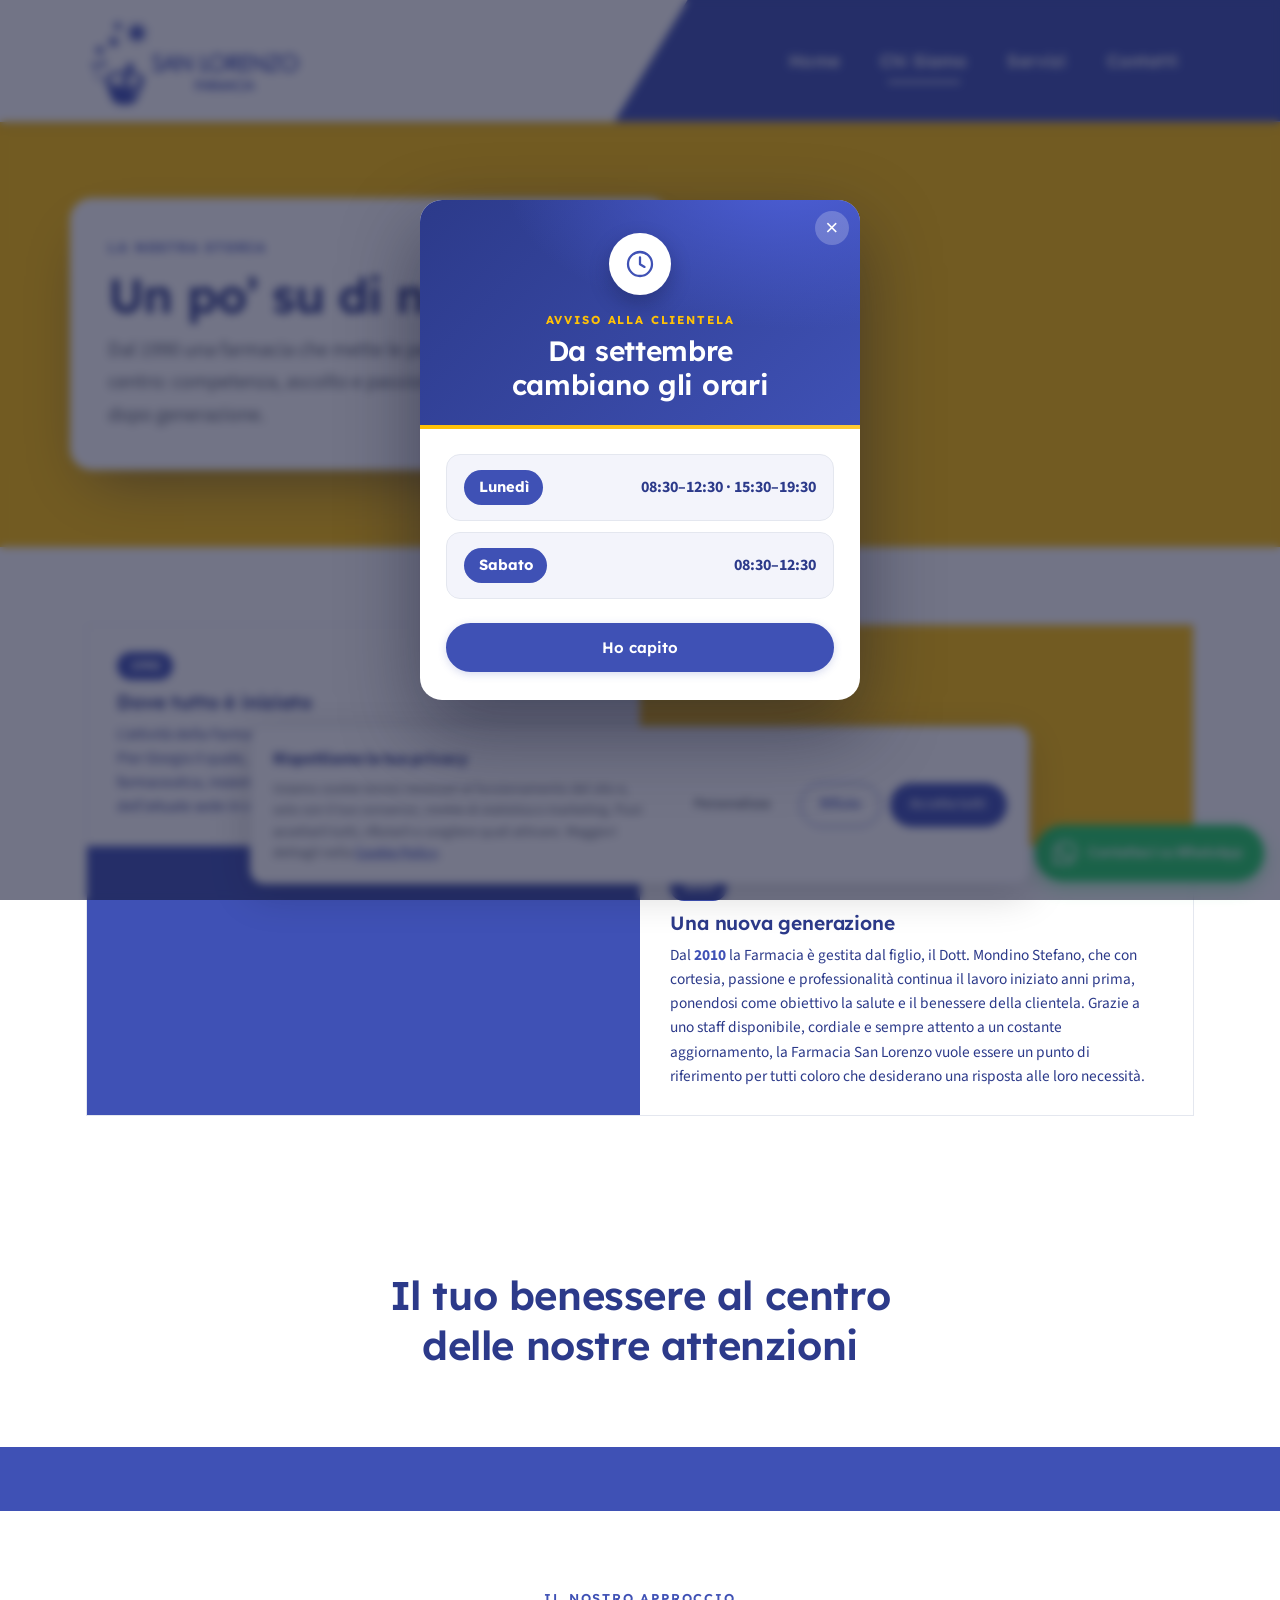
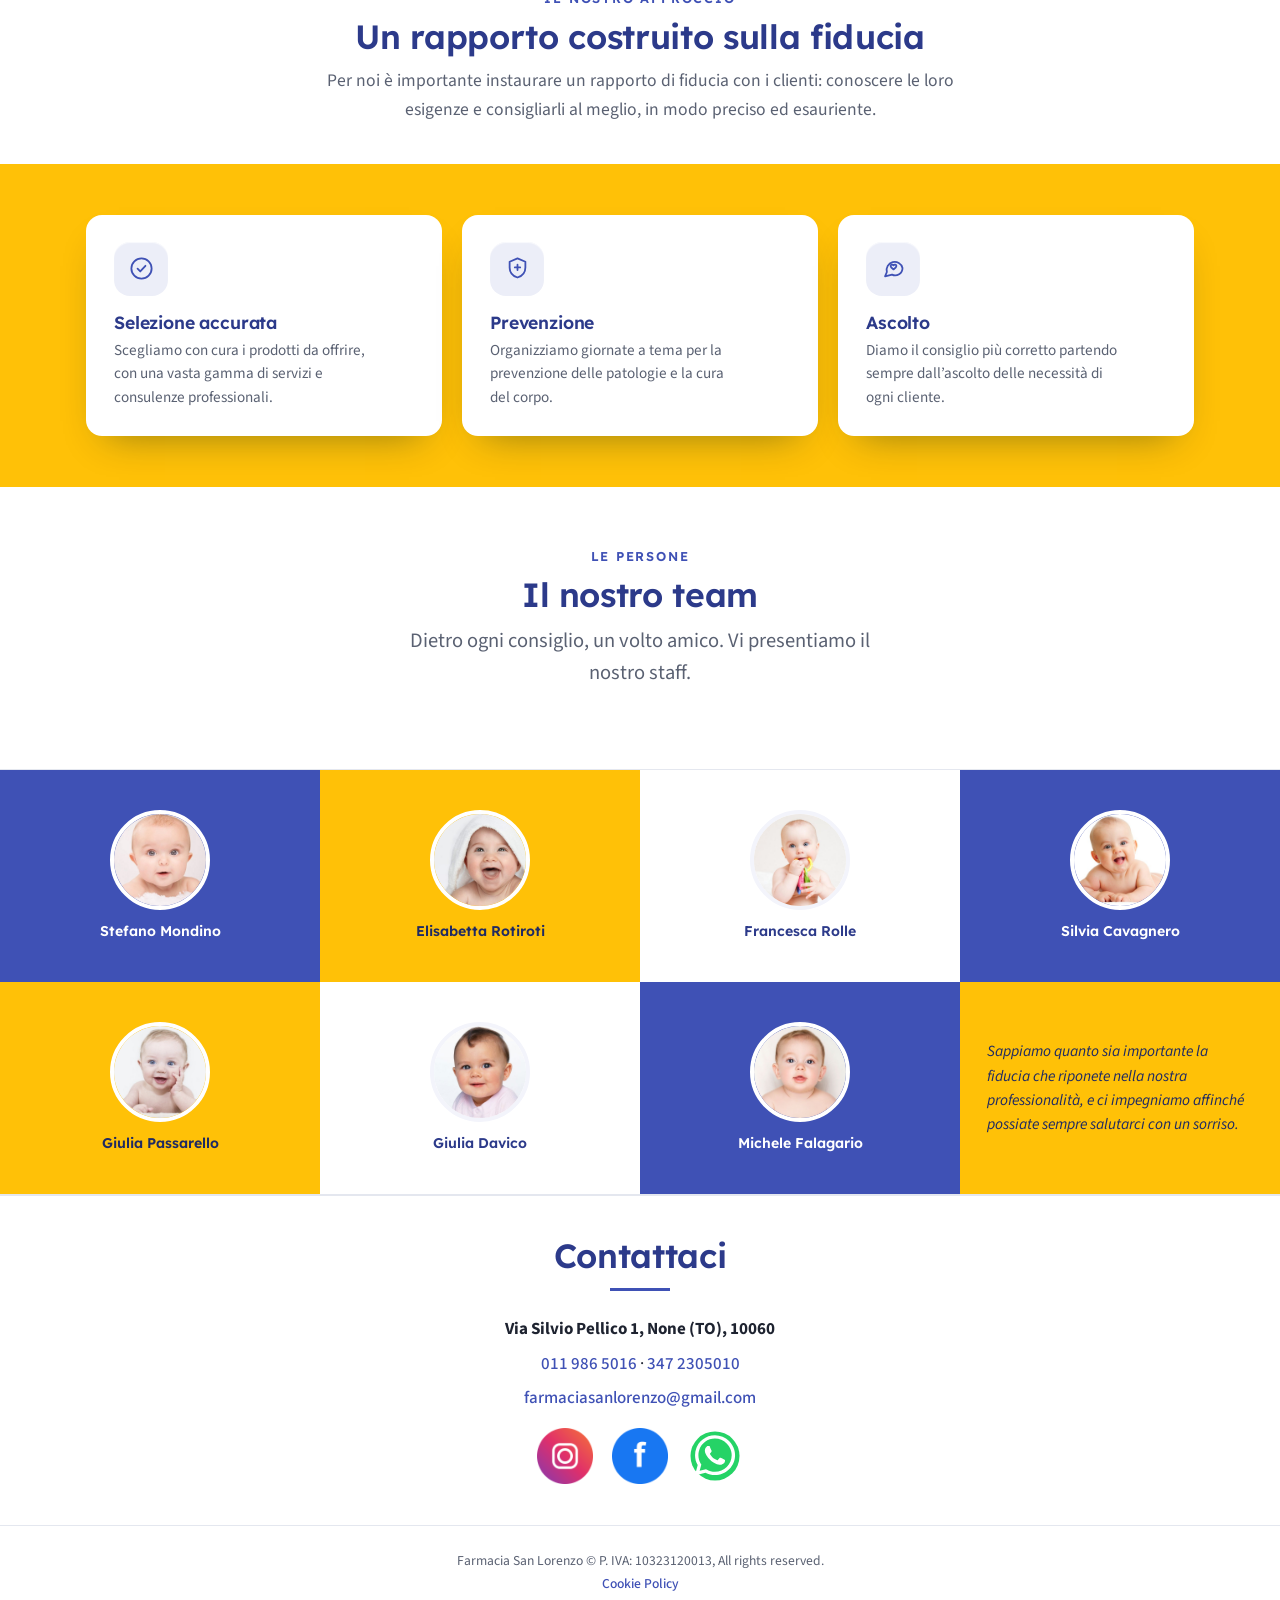
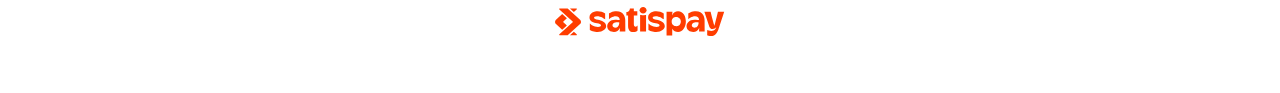
==== commit fa7a8e8d: "Add files via upload" ====
--- a/chi-siamo.html
+++ b/chi-siamo.html
@@ -117,7 +117,7 @@
     <article class="tm tm--teal"><img src="assets/img/team/giulia-passarello.jpg" alt="Giulia Passarello da piccola" loading="lazy"><b>Giulia Passarello</b></article>
     <article class="tm tm--bianca"><img src="assets/img/team/giulia-davico.jpg" alt="Giulia Davico da piccola" loading="lazy"><b>Giulia Davico</b></article>
     <article class="tm tm--blu"><img src="assets/img/team/michele-falagario.jpg" alt="Michele Falagario da piccolo" loading="lazy"><b>Michele Falagario</b></article>
-    <blockquote class="tm-frase tm--teal">Perch&eacute; sappiamo quanto sia importante la fiducia che riponete nella nostra professionalit&agrave;, e ci impegniamo affinch&eacute; possiate sempre salutarci con un sorriso.</blockquote>
+    <blockquote class="tm-frase tm--teal">Sappiamo quanto sia importante la fiducia che riponete nella nostra professionalit&agrave;, e ci impegniamo affinch&eacute; possiate sempre salutarci con un sorriso.</blockquote>
   </div>
 </section>
 
--- a/style.css
+++ b/style.css
@@ -112,7 +112,9 @@
 .pb50 { padding-bottom: 50px; } .pb60 { padding-bottom: 60px; }
 
 /* ===== Header ===== */
-header { position: sticky; top: 0; z-index: 1000; background: rgba(255,255,255,.97); backdrop-filter: blur(8px); box-shadow: var(--shadow); }
+/* Niente backdrop-filter: su barra sticky costa un blur a tutta larghezza a ogni frame
+   di scroll. Con lo sfondo già opaco al 97% l'effetto era invisibile: sfondo pieno. */
+header { position: sticky; top: 0; z-index: 1000; background: #fff; box-shadow: var(--shadow); }
 .navbar-inner { padding: .8rem 0; }
 .navbar-inner .container { display: flex; align-items: center; justify-content: space-between; gap: 1rem; }
 .nav-panel { display: none; }
@@ -154,10 +156,13 @@
 
   /* Pannello blu diagonale dietro il menu (soluzione "C"), a tutto bordo destro */
   header { overflow: hidden; }   /* sticky = già containing block per il pannello assoluto */
+  /* Il menu è ancorato al contenitore centrato (max 1140px), il pannello al bordo
+     destro della finestra: su schermi larghi la prima voce ("Home") finiva fuori dal blu.
+     Larghezza minima in px calcolata sul menu, così lo copre a qualsiasi risoluzione. */
   .nav-panel {
     display: block; position: absolute; top: 0; bottom: 0; right: 0;
-    width: 42%; background: var(--primary); z-index: 1;
-    clip-path: polygon(14% 0, 100% 0, 100% 100%, 0 100%);
+    width: max(52%, 620px); background: var(--primary); z-index: 1;
+    clip-path: polygon(11% 0, 100% 0, 100% 100%, 0 100%);
   }
   .navbar-brand, .navbar-collapse { position: relative; z-index: 2; }
   .navbar-nav li a,
@@ -245,6 +250,18 @@
 .hero-photo.hero-photo--diag{ max-width:none; margin: -34px auto 0; clip-path: polygon(0 34px, 100% 0, 100% 100%, 0 100%); }
 .hero-photo.hero-photo--diag img{ width:100%; max-width:1100px; margin:0 auto; }
 
+/* Su desktop l'inclinazione a 64px si legge poco sulla larghezza piena:
+   la accentuo. Mobile invariato (lì il cliente la trova già giusta). */
+@media (min-width: 992px){
+  #home-content-container.hero-b{
+    clip-path: polygon(0 0, 100% 0, 100% calc(100% - 130px), 0 100%);
+  }
+  .hero-photo.hero-photo--diag{
+    margin-top: -68px;
+    clip-path: polygon(0 68px, 100% 0, 100% 100%, 0 100%);
+  }
+}
+
 /* ===== Bande blu: sistema particellare (stelle del marchio + pulviscolo) ===== */
 .fraseadeffetto2 { overflow: hidden; }
 .fraseadeffetto2 > .container { position: relative; z-index: 2; }
@@ -253,7 +270,7 @@
   background-repeat: repeat; background-size: 300px 200px;
   filter: drop-shadow(0 0 3px rgba(255,255,255,.4));
   background-image: url("data:image/svg+xml,%3Csvg xmlns='http://www.w3.org/2000/svg' width='300' height='200'%3E%3Cdefs%3E%3Cpath id='s' d='M0,-9 L1.95,-4.06 L7.04,-5.61 L4.39,-1 L8.77,2 L3.52,2.81 L3.91,8.11 L0,4.5 L-3.91,8.11 L-3.52,2.81 L-8.77,2 L-4.39,-1 L-7.04,-5.61 L-1.95,-4.06 Z'/%3E%3C/defs%3E%3Cg fill='%23ffffff'%3E%3Cuse href='%23s' transform='translate(58 48) scale(1.4)' opacity='0.9'/%3E%3Cuse href='%23s' transform='translate(232 40)' opacity='0.72'/%3E%3Cuse href='%23s' transform='translate(150 122) scale(1.2)' opacity='0.82'/%3E%3Cuse href='%23s' transform='translate(284 156) scale(0.8)' opacity='0.6'/%3E%3Cuse href='%23s' transform='translate(24 156) scale(0.9)' opacity='0.64'/%3E%3C/g%3E%3Cg fill='%23FFC107'%3E%3Cuse href='%23s' transform='translate(256 106)' opacity='0.92'/%3E%3C/g%3E%3C/svg%3E");
-  animation: partDriftA 55s linear infinite;
+  /* deriva disattivata: animava background-position = ridisegno del livello a ogni frame */
 }
 .fraseadeffetto2::after {
   content: ''; position: absolute; inset: -25%; z-index: 1; pointer-events: none; opacity: .85;
@@ -265,7 +282,7 @@
     radial-gradient(1.2px 1.2px at 62px 122px, rgba(255,255,255,.36), transparent 60%),
     radial-gradient(1.5px 1.5px at 18px 100px, rgba(255,255,255,.46), transparent 60%),
     radial-gradient(1.3px 1.3px at 140px 132px, rgba(255,255,255,.4), transparent 60%);
-  animation: partDriftB 40s linear infinite, partTwinkle 7s ease-in-out infinite;
+  animation: partTwinkle 7s ease-in-out infinite;   /* solo opacità: composita, non ridisegna */
 }
 @keyframes partDriftA { to { background-position: 300px 200px; } }
 @keyframes partDriftB { to { background-position: -180px 150px; } }
@@ -304,7 +321,7 @@
   content: ''; position: absolute; inset: 0; z-index: 0; pointer-events: none;
   background-repeat: repeat; background-size: 340px 240px;
   background-image: url("data:image/svg+xml,%3Csvg xmlns='http://www.w3.org/2000/svg' width='340' height='240'%3E%3Cg stroke='%237986CB' stroke-opacity='0.88' stroke-width='1.9' fill='none'%3E%3Cpath d='M40,50 L120,90 M40,50 L185,45 M120,90 L70,175 M120,90 L205,135 M185,45 L205,135 M185,45 L275,75 M205,135 L150,215 M205,135 L305,165 M275,75 L305,165 M305,165 L250,220 M305,165 L330,115 M150,215 L250,220 M40,50 L20,120 M20,120 L70,175 M275,75 L330,115'/%3E%3C/g%3E%3Cg fill='%237986CB'%3E%3Ccircle cx='40' cy='50' r='3.6' opacity='0.95'/%3E%3Ccircle cx='120' cy='90' r='5.2' opacity='1'/%3E%3Ccircle cx='70' cy='175' r='3.6' opacity='0.92'/%3E%3Ccircle cx='185' cy='45' r='3.6' opacity='0.95'/%3E%3Ccircle cx='205' cy='135' r='5.2' opacity='1'/%3E%3Ccircle cx='150' cy='215' r='3.6' opacity='0.92'/%3E%3Ccircle cx='275' cy='75' r='3.6' opacity='0.95'/%3E%3Ccircle cx='305' cy='165' r='5.2' opacity='1'/%3E%3Ccircle cx='250' cy='220' r='3.6' opacity='0.92'/%3E%3Ccircle cx='330' cy='115' r='3.6' opacity='0.95'/%3E%3Ccircle cx='20' cy='120' r='3.6' opacity='0.92'/%3E%3C/g%3E%3C/svg%3E");
-  animation: molDrift 90s linear infinite, molBreath 11s ease-in-out infinite;
+  animation: molBreath 11s ease-in-out infinite;   /* solo opacità: composita, non ridisegna */
 }
 #reparti::after, #servizi-page::after {
   content: ''; position: absolute; inset: 0; z-index: 0; pointer-events: none;
@@ -351,11 +368,8 @@
 .fraseadeffetto h1 { font-size: clamp(1.3rem, 1.05rem + 1.1vw, 1.7rem); color: var(--primary-dark); }
 .fraseadeffetto2 { background: var(--primary); color: #fff; position: relative; }
 .fraseadeffetto2 h1 { color: #fff; font-size: clamp(1.25rem, 1rem + 1vw, 1.6rem); }
-.fraseadeffetto2 .container::before {
-  content: '\201C'; display: block; font-family: var(--font-head);
-  font-style: normal; font-size: 3.5rem; line-height: .6; color: var(--accent-yellow);
-  margin-bottom: .5rem;
-}
+/* virgolette gialle rimosse su richiesta del cliente */
+.fraseadeffetto2 .container::before { content: none; }
 .fraseadeffetto3 { background: var(--primary-light); }
 .fraseadeffetto3 h2 { color: var(--primary-dark); font-size: clamp(1.25rem, 1rem + 1vw, 1.6rem); }
 .frasesottoteam { background: var(--bg-alt); }
@@ -433,10 +447,8 @@
 }
 .valori-chiusura{ color:var(--text-light); font-size:1.1rem; line-height:1.55; max-width:34ch; margin:0; }
 .mortar-wrap { position: relative; max-width: 360px; margin: 0 auto; }
-.mortar-wrap::before {
-  content: ''; position: absolute; inset: 0; z-index: 0;
-  background: url("assets/img/pennellata-gialla.svg") center/contain no-repeat;
-}
+/* scia gialla dietro le stelle del logo rimossa su richiesta del cliente */
+.mortar-wrap::before { content: none; }
 .mortar-wrap img { position: relative; z-index: 1; width: 100%; height: auto; display: block; }
 @media (max-width: 820px) {
   .benvenuti { grid-template-columns: 1fr; gap: 2.5rem; text-align: center; }
@@ -448,6 +460,25 @@
 .page-hero { padding: clamp(2.5rem,6vw,4.5rem) 0 clamp(1rem,3vw,2rem); text-align: center; }
 .page-hero h1 { margin-bottom: .5rem; }
 .page-hero .lead-text { max-width: 54ch; }
+
+/* Servizi: su desktop la rete di sfondo esce dal contenitore e va a tutta larghezza
+   (come in home). Il contenitore normalmente la tagliava a 1240px.
+   `overflow-x: clip` sul body evita la barra di scorrimento orizzontale;
+   `clip` (non `hidden`) non crea un contenitore di scroll, quindi l'header sticky continua a funzionare. */
+@media (min-width: 992px){
+  /* Il contenitore diventa largo quanto la pagina, così la rete di sfondo (che sta
+     nel suo ::before con inset:0) copre tutta la larghezza come in home.
+     Il contenuto resta incolonnato a 1240px grazie al padding calcolato.
+     Selettore piu' specifico perche' piu' avanti nel foglio c'e' un altro
+     `#servizi-page { max-width:1240px; overflow-x:clip }`. */
+  body #servizi-page{
+    max-width: none;
+    padding-inline: 1.25rem;
+    overflow: hidden;
+  }
+  /* il contenuto resta incolonnato e centrato: e' la card a limitarsi, non il contenitore */
+  body #servizi-page > .servizio{ max-width: 1240px; margin-inline: auto; }
+}
 
 /* ===== Servizi — testata "masthead" editoriale =====
    Titolo grande e asimmetrico in pervinca, filo verticale pervinca sul bordo,
@@ -507,7 +538,7 @@
   font-size: clamp(1.5rem, 1.1rem + 2vw, 2.5rem); line-height: 1.25;
   max-width: 22ch; margin: 0 auto; letter-spacing: -.01em;
 }
-.pullquote p::before { content: '\201C'; color: var(--accent-yellow); font-size: 1.4em; line-height: 0; vertical-align: -.35em; margin-right: .08em; }
+.pullquote p::before { content: none; }   /* virgolette gialle rimosse su richiesta del cliente */
 
 /* Approccio + valori */
 .approccio-intro { max-width: 640px; margin: 0 auto 2.5rem; text-align: center; }
@@ -807,7 +838,7 @@
   max-width:none; margin:0 auto; line-height:1.2;
   font-size: clamp(1.3rem, 1rem + 1.1vw, 1.8rem);        /* proporzionata: sotto i titoli */
 }
-.frase-gradini .fg-riga{ display:block; margin-bottom: clamp(.7rem, 1.8vw, 1.3rem); }
+.frase-gradini .fg-riga{ display:block; margin-bottom: clamp(1.1rem, 1.8vw, 1.3rem); }
 .frase-gradini .fg-riga:last-child{ margin-bottom:0; }
 .frase-gradini .fg-riga--sx{ text-align:left; }
 .frase-gradini .fg-riga--centro{ text-align:center; }
@@ -832,14 +863,15 @@
   .js .frase-gradini > .container.is-visible .fg-riga--dx{ transition-delay:.56s; }
 }
 /* Avvicino "Benvenuti" alla frase sopra: meno spazio sotto la frase e sopra la sezione */
-.fraseadeffetto.frase-gradini{ padding-bottom: clamp(.3rem, .8vw, .7rem); overflow-x: clip; }
+.fraseadeffetto.frase-gradini{ padding-bottom: clamp(.7rem, .8vw, .7rem); overflow-x: clip; }
 .fraseadeffetto.frase-sentiero{ overflow-x: clip; }
-#chisiamo{ padding-top: clamp(.5rem, 1.4vw, 1.1rem); padding-bottom: clamp(.4rem, 1.2vw, 1rem); }
+/* minimi alzati: su mobile il clamp cadeva sul minimo e le sezioni si schiacciavano */
+#chisiamo{ padding-top: clamp(1rem, 1.4vw, 1.1rem); padding-bottom: clamp(.9rem, 1.2vw, 1rem); }
 
 /* ===== Home — frase "Qui potrete...": sentiero discendente (V2) =====
    Le righe scendono verso destra con passo crescente, come un percorso.
    Avvicinata alla sezione sopra; ingresso animato riga per riga allo scroll. */
-.fraseadeffetto.frase-sentiero{ padding-top: clamp(.4rem, 1vw, .9rem); }
+.fraseadeffetto.frase-sentiero{ padding-top: clamp(.85rem, 1vw, .9rem); }
 .frase-sentiero > .container{ max-width: 1240px; }
 .fraseadeffetto.frase-sentiero h1{
   max-width:none; margin:0; text-align:left; text-wrap:initial;
@@ -1199,10 +1231,12 @@
    ============================================================ */
 @property --cs-angle { syntax: '<angle>'; inherits: false; initial-value: 0deg; }
 
-/* Grana leggera su tutta la pagina (riempie il "piatto") */
+/* RIMOSSA la grana fissa a tutto schermo: era `position:fixed` + `mix-blend-mode:multiply`,
+   costringeva il browser a rifondere l'intera finestra a ogni frame di scroll
+   (causa principale dello scroll lento/scattoso). Resa inerte, non eliminata,
+   per non spostare nulla d'altro nel foglio di stile. */
 .page-chisiamo::after{
-  content:''; position:fixed; inset:0; z-index:1; pointer-events:none; opacity:.035; mix-blend-mode:multiply;
-  background-image:url("data:image/svg+xml,%3Csvg xmlns='http://www.w3.org/2000/svg' width='180' height='180'%3E%3Cfilter id='n'%3E%3CfeTurbulence type='fractalNoise' baseFrequency='0.9' numOctaves='2'/%3E%3C/filter%3E%3Crect width='180' height='180' filter='url(%23n)'/%3E%3C/svg%3E");
+  content:none;
 }
 
 /* Alterno gli sfondi delle sezioni bianche (:has) — niente più "tutto bianco" */
@@ -1274,10 +1308,7 @@
   border:1px solid color-mix(in srgb, var(--primary) 12%, var(--border)); border-radius:22px;
   padding:2.2rem 2.4rem; box-shadow:var(--shadow-sm); position:relative;
 }
-.page-chisiamo .team-frase::before{
-  content:'\201C'; position:absolute; top:0; left:1rem; font-family:var(--font-head); font-size:4.2rem; line-height:1;
-  color:var(--accent-yellow); opacity:.9;
-}
+.page-chisiamo .team-frase::before{ content:none; }   /* virgolette gialle rimosse */
 
 /* ===== Chi Siamo — sezione "block": colore pieno a tutta larghezza + pannello bianco laterale ===== */
 .page-chisiamo .page-hero.ph-blocks{
@@ -1307,7 +1338,7 @@
   background:#fff; padding:1.7rem 1.9rem;
   display:flex; flex-direction:column; justify-content:center;
 }
-.chk-cell--teal{ background: var(--teal); }
+.chk-cell--teal{ background: var(--accent-yellow); }   /* era teal: sostituito col giallo della farmacia */
 .chk-cell--blue{ background: var(--primary); }
 .chk-cell--txt h3{ color: var(--primary-dark); font-size:1.2rem; margin-bottom:.5rem; }
 .chk-cell--txt p{ color: var(--primary-dark); font-size:.96rem; line-height:1.58; margin:0; }
@@ -1330,7 +1361,7 @@
    Testi, icone e accenti (blu, giallo) restano invariati.
    ============================================================ */
 /* 1. testata: teal pieno */
-.page-chisiamo .page-hero.ph-blocks{ background: var(--teal); }
+.page-chisiamo .page-hero.ph-blocks{ background: var(--accent-yellow); }   /* era teal */
 
 /* 2. storia: scacchiera 2×2 (vedi blocco sopra) */
 
@@ -1341,10 +1372,10 @@
 /* striscia blu piena: divide la citazione da "Il nostro approccio" */
 .striscia-blu{ height:64px; background: var(--primary); }
 
-/* 4. valori: spezzone orizzontale — intro su bianco, card su fascia teal */
+/* 4. valori: spezzone orizzontale — intro su bianco, card su fascia gialla */
 .page-chisiamo section:has(.valori){ background:#fff; }
 .page-chisiamo .valori-band{
-  background: var(--teal);
+  background: var(--accent-yellow);   /* era teal */
   padding: clamp(2.2rem,4vw,3.4rem) 0;
   margin-top: clamp(1.6rem,3vw,2.4rem);
 }
@@ -1383,16 +1414,23 @@
 .tm--bianca img{ border-color: var(--primary-tint); }
 .tm--blu{ background: var(--primary); }
 .tm--blu b{ color:#fff; }
-.tm--teal{ background: var(--teal); }
-.tm--teal b{ color:#fff; }
+/* era teal: ora giallo. Il bianco sul giallo sarebbe illeggibile -> testo blu scuro */
+.tm--teal{ background: var(--accent-yellow); }
+.tm--teal b{ color: var(--primary-darker); }
+.tm-frase.tm--teal{ color: var(--primary-darker); }
 .tm-frase{
   grid-column:span 2; margin:0; padding:1.6rem 1.7rem;
   display:flex; align-items:center;
   font-style:italic; font-size:.97rem; line-height:1.55; color:#fff;
 }
-.tm-frase::before{
-  content:'\201C'; color: var(--accent-yellow); font-family:var(--font-head);
-  font-size:2.5rem; line-height:0; vertical-align:-.3em; margin-right:.14em; font-style:normal;
-}
+.tm-frase::before{ content:none; }   /* virgolette gialle rimosse */
 @media (max-width:900px){ .team-43{ grid-template-columns:repeat(4,1fr); } }
-@media (max-width:560px){ .team-43{ grid-template-columns:repeat(2,1fr); } }
+@media (max-width:560px){
+  .team-43{ grid-template-columns:repeat(2,1fr); }
+  /* senza questo ogni cella terrebbe "span 2" e occuperebbe entrambe le colonne:
+     la scacchiera diventava una pila di blocchi a tutta larghezza */
+  .team-43 .tm, .team-43 .tm-frase{ grid-column: span 1; }
+  .team-43 > *{ min-height:170px; }
+  .tm img{ width:82px; height:82px; }
+  .tm-frase{ padding:1.1rem 1.2rem; font-size:.9rem; }
+}
